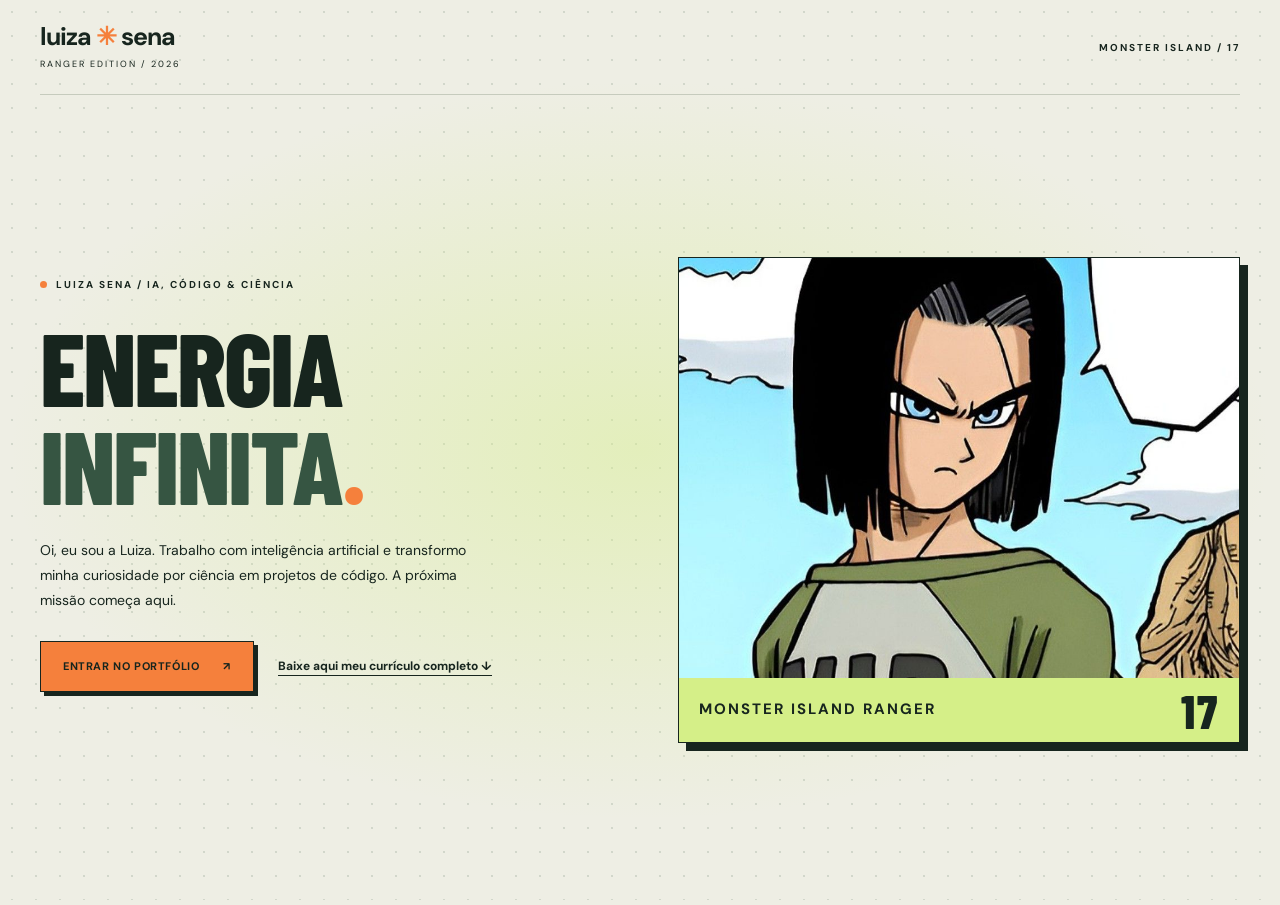
==== index.html @ 8389e272 "Add Ranger welcome page and resume download" ====
<!doctype html>
<html lang="pt-BR"><head><meta charset="utf-8"><meta name="viewport" content="width=device-width,initial-scale=1"><meta name="theme-color" content="#e9e9df"><meta name="description" content="Luiza Sena — engenheira de prompts e treinadora de IA. Betelgeuse A.I., modelos locais, desenvolvimento web e uma trajetória entre Computação, Inteligência Artificial e Física."><meta property="og:title" content="Luiza Sena | Energia infinita, ideias sem limites"><meta property="og:description" content="Tecnologia com pensamento científico, personalidade e um olhar humano."><meta property="og:type" content="website"><meta property="og:url" content="https://luizasenacafe.github.io/"><title>Luiza Sena | Energia infinita, ideias sem limites</title><link rel="icon" href="assets/favicon.svg" type="image/svg+xml"><link rel="stylesheet" href="assets/portfolio.css?v=ranger-17"><link rel="stylesheet" href="assets/ranger-intro.css"><script defer src="assets/ranger-motion.js"></script></head>
<body class="ranger-background welcome-page">
  <header class="welcome-header">
    <span class="wordmark">luiza<span>✳</span>sena<small>RANGER EDITION / 2026</small></span>
    <span class="eyebrow">MONSTER ISLAND / 17</span>
  </header>
  <main class="welcome">
    <div class="welcome-copy">
      <p class="eyebrow"><span class="status-dot"></span> LUIZA SENA / IA, CÓDIGO &amp; CIÊNCIA</p>
      <h1>ENERGIA <em>INFINITA<span class="orange">.</span></em></h1>
      <p class="hero-description">Oi, eu sou a Luiza. Trabalho com inteligência artificial e transformo minha curiosidade por ciência em projetos de código. A próxima missão começa aqui.</p>
      <div class="actions welcome-actions">
        <a class="button primary" href="portfolio.html">ENTRAR NO PORTFÓLIO <span aria-hidden="true">↗</span></a>
        <a class="text-link" href="assets/curriculo-luiza-sena.pdf" download>Baixe aqui meu currículo completo <span aria-hidden="true">↓</span></a>
      </div>
    </div>
    <figure class="welcome-art">
      <img src="assets/android17.jpg" alt="Android 17, personagem de Dragon Ball Super">
      <figcaption><span>MONSTER ISLAND RANGER</span><strong>17</strong></figcaption>
    </figure>
  </main>
</body>
</html>
---- assets/portfolio.css ----
@import url('https://fonts.googleapis.com/css2?family=Barlow+Condensed:wght@500;600;700;800;900&family=DM+Sans:wght@400;500;600;700&display=swap');
:root{--paper:#eeeee4;--ink:#17251e;--green:#365542;--lime:#d5ef88;--orange:#f5803c;--line:#c6cbbd}*{box-sizing:border-box}html{scroll-behavior:smooth;scroll-padding-top:95px}body{margin:0;background:var(--paper);color:var(--ink);font:15px/1.7 'DM Sans',sans-serif}a{color:inherit;text-decoration:none}button{font:inherit;cursor:pointer}a,button{ -webkit-tap-highlight-color:transparent}button:focus-visible,a:focus-visible,summary:focus-visible{outline:3px solid var(--orange);outline-offset:6px}img{display:block;max-width:100%}::selection{background:var(--orange);color:#17251e}.section-wrap{max-width:1360px;padding:92px 64px;margin:auto}.site-header{height:100px;max-width:1360px;margin:auto;padding:0 64px;display:flex;align-items:center;justify-content:space-between;border-bottom:1px solid var(--line)}.wordmark{font-size:25px;font-weight:700;letter-spacing:-1px;line-height:1}.wordmark span{color:var(--orange);padding:0 5px}.wordmark small{display:block;letter-spacing:2px;font:9px 'DM Sans',sans-serif;margin-top:9px}nav{display:flex;gap:28px;align-items:center;font-size:12px;font-weight:600}nav a:hover,.text-link:hover{color:#a94717}.nav-contact{border:1px solid var(--ink);padding:11px 18px}.menu-toggle{display:none}.skip{position:fixed;top:-100px;left:10px;z-index:30;background:var(--lime);padding:12px}.skip:focus{top:10px}.hero{padding-top:54px;padding-bottom:0;display:grid;grid-template-columns:1.12fr 1fr;gap:38px;position:relative}.eyebrow{font-size:10px;letter-spacing:2px;font-weight:700;margin:0 0 24px;display:flex;align-items:center;gap:9px}.status-dot{width:7px;height:7px;background:var(--orange);border-radius:100%}h1,h2,h3,h4,p{margin-top:0}h1,h2{font-family:'Barlow Condensed',Impact,sans-serif;font-weight:800;letter-spacing:-1px;line-height:.96}h1{font-size:clamp(72px,7.4vw,106px);margin:0 0 24px;letter-spacing:-2px}h1 em,h2 em{font-style:normal;color:var(--green)}h1 .outline{-webkit-text-stroke:1.2px var(--green);color:transparent}.orange{color:var(--orange)}.hero-description{max-width:430px;font-size:14px;line-height:1.8}.actions{display:flex;align-items:center;gap:24px;margin:28px 0 32px}.button{display:inline-flex;align-items:center;gap:24px;padding:15px 22px;font-weight:700;font-size:11px;letter-spacing:.6px}.primary{background:var(--orange);color:var(--ink);border:1px solid var(--ink);box-shadow:4px 4px 0 var(--ink);transition:transform .2s,box-shadow .2s}.primary:hover{transform:translate(2px,2px);box-shadow:2px 2px 0 var(--ink)}.text-link{font-size:12px;font-weight:700;text-decoration:underline;text-underline-offset:5px}.hero-footnote{border-top:1px solid var(--line);padding-top:17px;font-size:8px;letter-spacing:1.3px;display:flex;justify-content:space-between}.hero-art{background:var(--green);position:relative;padding:22px 25px 18px;overflow:hidden;align-self:stretch;min-height:590px;color:var(--paper);isolation:isolate;border:1px solid var(--ink);box-shadow:8px 8px 0 #d3d7c8}.hero-art:before{content:'';position:absolute;inset:0;z-index:-1;opacity:.14;background:repeating-linear-gradient(135deg,transparent 0 22px,#d5ef88 22px 23px)}.art-top{display:flex;justify-content:space-between;font-size:8px;letter-spacing:1.6px;position:relative;z-index:3}.giant-number{position:absolute;top:0;right:15px;font:800 230px/1 'Barlow Condensed',sans-serif;color:#c9dfb527;z-index:-1}.character-frame{margin:27px 15px 0;position:relative;transform:rotate(-3deg);border:6px solid var(--paper);box-shadow:7px 8px 0 #14281d;overflow:hidden;transition:box-shadow .6s}.character-frame img{width:100%;aspect-ratio:1.1;object-fit:cover;object-position:center 40%;filter:saturate(.85)}.ranger-band{position:relative;transform:rotate(3deg);background:var(--orange);color:var(--ink);margin:-15px -42px 20px;padding:9px 38px;display:flex;align-items:center;justify-content:space-between;box-shadow:0 3px 0 var(--ink)}.ranger-band strong{font:900 53px/.9 'Barlow Condensed',sans-serif;letter-spacing:-2px}.ranger-band span{font-size:9px;font-weight:700;line-height:1.2;letter-spacing:2px}.ranger-band b{font:800 40px/1 'Barlow Condensed'}.art-caption{display:flex;justify-content:space-between;align-items:center;font:600 16px/1.15 'Barlow Condensed';letter-spacing:1px}.infinity{font:55px/1 sans-serif;color:var(--lime)}.energy-button{width:100%;background:transparent;border:1px solid #a9bc93;color:var(--paper);font-size:9px;letter-spacing:1.5px;padding:10px;margin-top:17px}.energy-button:hover{background:#ffffff12}.hero-bottom{grid-column:1/-1;display:flex;justify-content:space-between;padding:20px 0;font-size:8px;letter-spacing:1.4px}.ribbon{background:var(--ink);color:var(--lime);padding:18px 20px;display:flex;align-items:center;justify-content:center;gap:35px;overflow:hidden;white-space:nowrap;font:600 17px 'Barlow Condensed';letter-spacing:2px}.about{display:grid;grid-template-columns:1fr 1.1fr;gap:85px}h2{font-size:58px;margin-bottom:32px}.profile-mini{display:flex;gap:16px;align-items:center;margin-top:42px}.profile-mini img{border-radius:50%;object-fit:cover;filter:grayscale(.3);border:2px solid var(--green)}.profile-mini strong,.profile-mini span{display:block}.profile-mini span{font-size:11px}.about-copy p{font-size:14px;color:#4e5c51}.about-copy .lead{font-size:23px;line-height:1.45;color:var(--ink);font-weight:500}.tags{display:flex;gap:7px;flex-wrap:wrap;margin-top:22px}.tags span{font-size:10px;border:1px solid var(--line);padding:4px 9px}.skills-section{background:#dfe3d6;border-top:1px solid var(--line);border-bottom:1px solid var(--line)}.section-heading{display:flex;align-items:end;justify-content:space-between;gap:32px;margin-bottom:30px}.section-heading h2{margin-bottom:0}.section-heading>p{font-size:12px;color:#5c665b}.little-star{font-size:64px;color:var(--green);line-height:1}.skill-grid{display:grid;grid-template-columns:repeat(3,1fr);border-top:1px solid #afbba8}.skill-grid article{padding:30px 25px 0 0}.skill-grid article+article{padding-left:25px;border-left:1px solid #afbba8}.skill-number,.period{font-size:9px;letter-spacing:1.5px;font-weight:700}.skill-grid h3{font-size:22px;line-height:1.25;margin:18px 0}.skill-grid p{font-size:12px;color:#52614f}.skill-grid .tags span{border-color:#b7c2ac}.filters{display:flex;gap:10px;margin:32px 0}.filters button{background:transparent;border:1px solid var(--line);padding:8px 16px;font-size:11px}.filters button.active{background:var(--green);border-color:var(--green);color:var(--paper)}.project-grid{display:grid;grid-template-columns:1fr 1fr;gap:26px}.project-card{border:1px solid var(--line);background:#f5f5ed;transition:transform .25s}.project-card:hover{transform:translateY(-5px)}.project-card[hidden]{display:none}.project-visual{height:260px;padding:22px;position:relative;overflow:hidden}.visual-kicker,.visual-bottom{font-size:9px;letter-spacing:2px;position:relative;z-index:2}.aurora{background:#244737;color:var(--lime)}.aurora-orb{position:absolute;width:245px;height:245px;border:1px solid #c7f38c;border-radius:50%;right:12%;top:38px;box-shadow:0 0 70px #a6ff6c28,inset 0 0 70px #a6ff6c28}.aurora-orb:before,.aurora-orb:after{content:'';position:absolute;inset:30px;border:1px solid #c7f38c66;border-radius:50%}.aurora-orb:after{inset:65px}.mini-chat{position:absolute;left:40px;top:80px;background:#142d22e8;border:1px solid #91b878;padding:18px 24px;transform:rotate(-4deg)}.mini-chat>span{font-size:9px;color:var(--orange)}.mini-chat p{margin:12px 0;font-size:18px;line-height:1.3}.mini-chat small{font-size:7px;letter-spacing:2px}.anime{background:var(--orange)}.anime-cards{display:flex;justify-content:center;gap:10px;margin:23px 0}.anime-cards div{width:100px;height:140px;background:#eeeede;border:2px solid var(--ink);font-size:55px;text-align:center;line-height:1.8;box-shadow:4px 4px 0 var(--ink);transform:rotate(-8deg)}.anime-cards div:nth-child(2){transform:rotate(5deg);background:var(--green);color:var(--paper)}.anime-cards div:nth-child(3){transform:rotate(13deg)}.anime-cards span{display:block;font-size:8px;line-height:1;letter-spacing:1px}.visual-bottom{position:absolute;bottom:14px;left:22px;font-size:7px}.project-body{padding:26px}.project-meta{display:flex;justify-content:space-between;font-size:8px;letter-spacing:1.2px;color:#68755e}.project-body h3{font-size:25px;margin:13px 0}.project-body h3 span{float:right}.project-body p{font-size:12px;color:#56634f}.project-link{font-size:11px;font-weight:700;border-top:1px solid var(--line);padding-top:18px;margin-top:24px;display:flex;justify-content:space-between}.compact{grid-column:1/-1;display:flex;align-items:center}.compact .project-body{flex:1}.portfolio-symbol{width:28%;text-align:center;font:800 90px 'Barlow Condensed';color:var(--green)}.portfolio-symbol span{color:var(--orange);font-size:70px}.journey-section{background:var(--green);color:var(--paper)}.journey-section h2 em{color:var(--lime)}.journey-section .section-heading>p{color:#ced8c4}.journey-grid{display:grid;grid-template-columns:1fr 1fr;gap:80px;margin-top:50px}.column-title{border-bottom:1px solid #6b8069;padding-bottom:15px;font-size:12px}.column-title span{float:right;color:var(--lime)}.timeline-item,.education{border-bottom:1px solid #657c63;padding:24px 0}.timeline-item h4,.education h4{font-size:20px;line-height:1.3;margin:10px 0}.timeline-item p,.education p,.education small{font-size:12px;color:#cbd6c4;margin-bottom:8px}.timeline-item .organization{color:var(--lime);font-weight:700}.period{color:#c8dba8;font-size:8px}.language-note{margin-top:25px}.language-note strong{font-size:15px}.language-note p{font-size:11px}.certifications{margin-top:40px;border-top:1px solid #6b8069}.certifications summary{padding:22px 0;cursor:pointer;font-size:14px}.certifications summary span{float:right;font-size:10px;color:var(--lime)}.certificate-grid{display:grid;grid-template-columns:repeat(4,1fr);gap:24px}.certificate-grid article{padding:15px 0}.certificate-grid span{font-size:8px;letter-spacing:1px;color:var(--lime)}.certificate-grid h4{font-size:15px;line-height:1.4;margin:10px 0}.certificate-grid p{font-size:11px;color:#cbd6c4}.channel-intro{display:flex;gap:30px;border-top:1px solid var(--line);padding:30px 0}.play-mark{font-size:40px;background:var(--orange);width:90px;height:90px;display:grid;place-items:center;flex-shrink:0;border:1px solid var(--ink)}.channel-intro h3{font-size:26px;margin-bottom:0}.channel-handle{font-size:9px;letter-spacing:2px}.channel-intro p:last-child{max-width:800px;font-size:13px;color:#5b6456}.video-grid{display:grid;grid-template-columns:repeat(3,1fr);gap:22px}.video-image{position:relative;aspect-ratio:16/9;overflow:hidden;background:var(--green)}.video-image img{width:100%;height:100%;object-fit:cover;filter:saturate(.6);transition:transform .3s}.video-card:hover img{transform:scale(1.05)}.video-image>span{position:absolute;bottom:12px;right:12px;background:var(--orange);padding:3px 12px;border:1px solid var(--ink)}.video-label{font-size:8px;letter-spacing:1px;display:block;margin:16px 0 8px}.video-card h3{font-size:14px;line-height:1.5}.philosophy{border-top:1px solid var(--line);display:grid;grid-template-columns:1fr 2fr;gap:60px;align-items:center;padding-top:65px;padding-bottom:65px}.philosophy-mark{font:900 200px/.8 'Barlow Condensed';letter-spacing:-10px;position:relative;color:var(--green)}.philosophy-mark span{position:absolute;font:90px/1 sans-serif;color:var(--orange);bottom:-25px;right:10px}.philosophy h2{font-size:42px}.philosophy p:not(.eyebrow){font-size:13px;max-width:610px}.contact-section{background:var(--lime);border-top:1px solid var(--ink);border-bottom:1px solid var(--ink)}.contact-inner{display:grid;grid-template-columns:1.5fr 1fr;gap:50px}.contact-inner h2{font-size:78px}.contact-inner p{font-size:13px}.email-link{font-size:24px;border-bottom:1px solid var(--ink);padding-bottom:5px;display:inline-block;margin:12px 0 30px}.contact-links{display:flex;gap:20px;font-size:11px}.contact-links button{background:transparent;border:0;text-decoration:underline;padding:0;font-size:11px;color:var(--ink)}#copy-status{min-height:20px;margin:8px 0 0;font-size:11px}.contact-art{text-align:center;align-self:center}.signal-symbol{font:200px/.9 sans-serif;color:var(--green)}.signal-label{font-size:9px;letter-spacing:2px}.contact-art p{font-size:11px;margin-top:14px}footer{display:flex;justify-content:space-between;gap:30px;padding-top:40px!important;padding-bottom:35px!important}footer p,footer>div:last-child{font-size:9px}footer p{margin:16px 0 0}footer>div:last-child{display:flex;align-items:end;flex-direction:column;justify-content:space-between;gap:15px;max-width:290px;text-align:right}.sr-only{position:absolute;width:1px;height:1px;overflow:hidden;clip-path:inset(50%)}body.powered .hero-art{box-shadow:0 0 0 6px #bdea76,0 0 65px #7eae6e}body.powered .character-frame{box-shadow:0 0 30px #d5ff75,0 0 0 4px #ceff96}body.powered .energy-button{background:var(--lime);color:var(--ink)}body.powered .hero-art:before{animation:energy 4s linear infinite}@keyframes energy{to{background-position:65px 0}}@media(min-width:1500px){.hero-art{min-height:640px}.character-frame{margin-top:35px}.character-frame img{aspect-ratio:1.05}}@media(max-width:1000px){.section-wrap{padding:65px 35px}.site-header{padding:0 35px}nav{gap:16px}.hero{gap:25px;padding-top:35px;padding-bottom:0}h1{font-size:78px}.hero-art{min-height:540px;padding:20px}.character-frame{margin:45px 0 0}.ranger-band{margin-top:-5px}.hero-description{font-size:12px}.actions{gap:15px;flex-wrap:wrap}.about{gap:40px}h2{font-size:48px}.journey-grid{gap:40px}.contact-inner h2{font-size:66px}.contact-links{gap:14px}.signal-symbol{font-size:150px}}@media(max-width:720px){.section-wrap{padding:55px 22px}.site-header{height:82px;padding:0 22px;position:relative}.wordmark{font-size:22px}.wordmark small{font-size:7px}.menu-toggle{display:block;border:1px solid var(--ink);background:transparent;padding:6px 12px;font-size:11px}nav{display:none;position:absolute;top:81px;left:0;right:0;background:var(--paper);z-index:20;padding:25px;box-shadow:0 10px 20px #17251e22}nav.open{display:flex;flex-direction:column;align-items:stretch;gap:20px}.hero{grid-template-columns:1fr;padding-top:35px;padding-bottom:0;gap:30px}h1{font-size:clamp(72px,14vw,100px);line-height:.92}.hero-description{font-size:14px;max-width:450px}.hero-copy .eyebrow{font-size:8px}.actions{margin-bottom:25px}.hero-art{min-height:0;max-width:490px;width:100%;margin:auto;padding:22px}.character-frame{margin:25px 18px 0}.character-frame img{aspect-ratio:1.15}.ranger-band{margin-top:-10px}.hero-bottom{gap:20px;font-size:7px;padding-top:0}.hero-bottom span{max-width:45%}.ribbon{justify-content:start;font-size:14px;gap:20px}.about,.journey-grid,.contact-inner,.philosophy{grid-template-columns:1fr;gap:35px}h2{font-size:49px}.profile-mini{margin-top:25px}.about-copy .lead{font-size:21px}.section-heading{display:block}.section-heading>p{margin-top:20px}.little-star{display:none}.skill-grid{grid-template-columns:1fr}.skill-grid article,.skill-grid article+article{padding:25px 0;border-left:0;border-bottom:1px solid #afbba8}.skill-grid article:last-child{border-bottom:0}.skill-grid p{font-size:13px}.filters{flex-wrap:wrap;gap:7px}.filters button{padding:8px 12px;font-size:10px}.project-grid{grid-template-columns:1fr}.project-visual{height:240px}.compact{grid-column:auto;display:block}.portfolio-symbol{width:100%;background:#dfe3d6;font-size:70px;padding:10px}.journey-grid{margin-top:30px}.certificate-grid{grid-template-columns:1fr 1fr;gap:20px}.certifications summary span{float:none;display:block;margin-top:8px}.video-grid{grid-template-columns:1fr;gap:30px}.channel-intro{gap:18px}.play-mark{width:50px;height:55px;font-size:24px}.channel-intro p:last-child{font-size:12px}.philosophy-mark{font-size:130px;max-width:200px}.philosophy-mark span{font-size:70px;bottom:-15px}.philosophy h2{font-size:40px}.contact-inner h2{font-size:65px}.email-link{font-size:22px}.contact-links{flex-wrap:wrap}.contact-art{display:none}footer{align-items:start}footer>div:last-child{max-width:160px;font-size:8px}.hero-footnote{font-size:7px}}@media(prefers-reduced-motion:reduce){html{scroll-behavior:auto}*,*:before,*:after{animation:none!important;transition:none!important}}

.character-frame img{height:auto}
---- assets/ranger-intro.css ----
.ranger-background {
  background-image: radial-gradient(ellipse at center, #d5ef8870, transparent 58%),
    radial-gradient(circle, #36554228 1px, transparent 1.5px);
  background-size: 120vw 100vh, 24px 24px;
  background-position: calc(50% + var(--ranger-x, 0px)) calc(0px + var(--ranger-y, 0px)),
    var(--ranger-x, 0px) var(--ranger-y, 0px);
  background-attachment: fixed;
}
.welcome-header, .welcome {
  width: min(1200px, 100% - 48px);
  margin-inline: auto;
}
.welcome-header {
  display: flex;
  justify-content: space-between;
  align-items: center;
  gap: 16px;
  padding-block: 24px;
  border-bottom: 1px solid var(--line);
}
.welcome-header .eyebrow { margin: 0; }
.welcome {
  min-height: calc(100svh - 90px);
  display: grid;
  grid-template-columns: 1fr 1fr;
  align-items: center;
  gap: clamp(24px, 6vw, 88px);
  padding-block: 44px;
}
.welcome h1 { font-size: clamp(64px, 8vw, 116px); }
.welcome h1 em { display: block; }
.actions { flex-wrap: wrap; }
.welcome-art {
  margin: 0;
  border: 1px solid var(--ink);
  background: var(--green);
  box-shadow: 8px 8px 0 var(--ink);
}
.welcome-art img { width: 100%; aspect-ratio: 4 / 3; object-fit: cover; }
.welcome-art figcaption {
  display: flex;
  justify-content: space-between;
  align-items: center;
  padding: 8px 20px;
  background: var(--lime);
  font-weight: 700;
  letter-spacing: 2px;
}
.welcome-art strong { font: 800 48px/1 'Barlow Condensed', Impact, sans-serif; }
@media (max-width: 740px) {
  .welcome { min-height: auto; grid-template-columns: 1fr; }
}
@media (prefers-reduced-motion: reduce) {
  .ranger-background { background-position: center top, 0 0; }
}
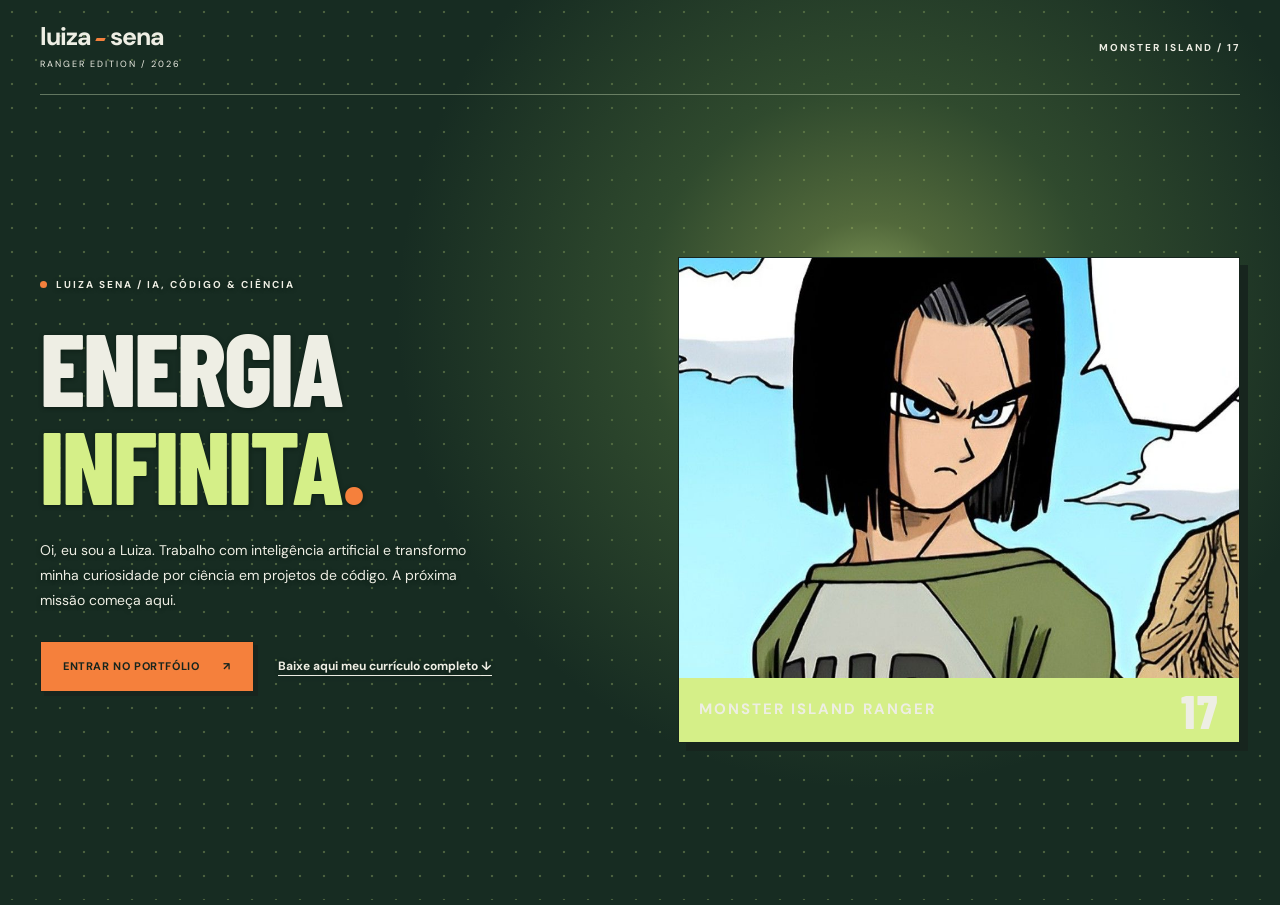
==== commit 1e647d28: "Add cursor spotlight and update wordmark" ====
--- a/index.html
+++ b/index.html
@@ -1,8 +1,8 @@
 <!doctype html>
-<html lang="pt-BR"><head><meta charset="utf-8"><meta name="viewport" content="width=device-width,initial-scale=1"><meta name="theme-color" content="#e9e9df"><meta name="description" content="Luiza Sena — engenheira de prompts e treinadora de IA. Betelgeuse A.I., modelos locais, desenvolvimento web e uma trajetória entre Computação, Inteligência Artificial e Física."><meta property="og:title" content="Luiza Sena | Energia infinita, ideias sem limites"><meta property="og:description" content="Tecnologia com pensamento científico, personalidade e um olhar humano."><meta property="og:type" content="website"><meta property="og:url" content="https://luizasenacafe.github.io/"><title>Luiza Sena | Energia infinita, ideias sem limites</title><link rel="icon" href="assets/favicon.svg" type="image/svg+xml"><link rel="stylesheet" href="assets/portfolio.css?v=ranger-17"><link rel="stylesheet" href="assets/ranger-intro.css"><script defer src="assets/ranger-motion.js"></script></head>
+<html lang="pt-BR"><head><meta charset="utf-8"><meta name="viewport" content="width=device-width,initial-scale=1"><meta name="theme-color" content="#e9e9df"><meta name="description" content="Luiza Sena — engenheira de prompts e treinadora de IA. Betelgeuse A.I., modelos locais, desenvolvimento web e uma trajetória entre Computação, Inteligência Artificial e Física."><meta property="og:title" content="Luiza Sena | Energia infinita, ideias sem limites"><meta property="og:description" content="Tecnologia com pensamento científico, personalidade e um olhar humano."><meta property="og:type" content="website"><meta property="og:url" content="https://luizasenacafe.github.io/"><title>Luiza Sena | Energia infinita, ideias sem limites</title><link rel="icon" href="assets/favicon.svg" type="image/svg+xml"><link rel="stylesheet" href="assets/portfolio.css?v=ranger-17"><link rel="stylesheet" href="assets/ranger-intro.css?v=spotlight"><script defer src="assets/ranger-motion.js?v=spotlight"></script></head>
 <body class="ranger-background welcome-page">
   <header class="welcome-header">
-    <span class="wordmark">luiza<span>✳</span>sena<small>RANGER EDITION / 2026</small></span>
+    <span class="wordmark">luiza<span class="wordmark-dash" aria-hidden="true"></span>sena<small>RANGER EDITION / 2026</small></span>
     <span class="eyebrow">MONSTER ISLAND / 17</span>
   </header>
   <main class="welcome">
--- a/assets/ranger-intro.css
+++ b/assets/ranger-intro.css
@@ -1,10 +1,46 @@
 .ranger-background {
-  background-image: radial-gradient(ellipse at center, #d5ef8870, transparent 58%),
-    radial-gradient(circle, #36554228 1px, transparent 1.5px);
-  background-size: 120vw 100vh, 24px 24px;
-  background-position: calc(50% + var(--ranger-x, 0px)) calc(0px + var(--ranger-y, 0px)),
-    var(--ranger-x, 0px) var(--ranger-y, 0px);
+  background-color: #172c22;
+  background-image:
+    radial-gradient(circle clamp(220px, 37vw, 550px) at var(--ranger-x, 68vw) var(--ranger-y, 35vh),
+      #d5ef889e 0%, #9db65b70 20%, #587b4160 48%, transparent 100%),
+    radial-gradient(circle, #d5ef8845 1px, transparent 1.6px);
+  background-size: 100vw 100vh, 24px 24px;
   background-attachment: fixed;
+  color: var(--paper);
+}
+.ranger-background .site-header,
+.ranger-background .welcome-header,
+.ranger-background .hero-footnote { border-color: #b5c7a37a; }
+.ranger-background .welcome h1 em,
+.ranger-background .hero h1 em,
+.ranger-background .about h2 em,
+.ranger-background .projects h2 em,
+.ranger-background .philosophy h2 em { color: var(--lime); }
+.ranger-background .hero h1 .outline { -webkit-text-stroke-color: var(--lime); }
+.ranger-background .hero-copy,
+.ranger-background .welcome-copy,
+.ranger-background .site-header,
+.ranger-background .about,
+.ranger-background .projects > .section-heading,
+.ranger-background .philosophy { text-shadow: 0 1px 4px #0c1d14; }
+.ranger-background .button,
+.ranger-background .project-card { text-shadow: none; }
+.ranger-background .project-card,
+.ranger-background .skill-grid article,
+.ranger-background .skip { color: var(--ink); }
+.ranger-background .nav-contact { border-color: currentColor; }
+.ranger-background .site-header a:hover,
+.ranger-background .welcome .text-link:hover,
+.ranger-background .hero .text-link:hover,
+.ranger-background .philosophy .text-link:hover { color: var(--lime); }
+.wordmark .wordmark-dash {
+  display: inline-block;
+  width: .36em;
+  height: .12em;
+  padding: 0;
+  margin: 0 .2em .18em;
+  background: var(--orange);
+  transform: skewX(-24deg);
 }
 .welcome-header, .welcome {
   width: min(1200px, 100% - 48px);
@@ -50,6 +86,13 @@
 @media (max-width: 740px) {
   .welcome { min-height: auto; grid-template-columns: 1fr; }
 }
-@media (prefers-reduced-motion: reduce) {
-  .ranger-background { background-position: center top, 0 0; }
-}
+.ranger-background .skills-section,
+.ranger-background .site-header nav.open { color: var(--ink); }
+.ranger-background .journey-section,
+.ranger-background .projects .section-heading > p,
+.ranger-background .channel-intro p:last-child,
+.ranger-background .youtube-section h2 em,
+.ranger-background .filters button,
+.ranger-background .menu-toggle { color: var(--paper); }
+.ranger-background .menu-toggle { border-color: currentColor; }
+.ranger-background .site-header nav.open a:hover { color: var(--green); }
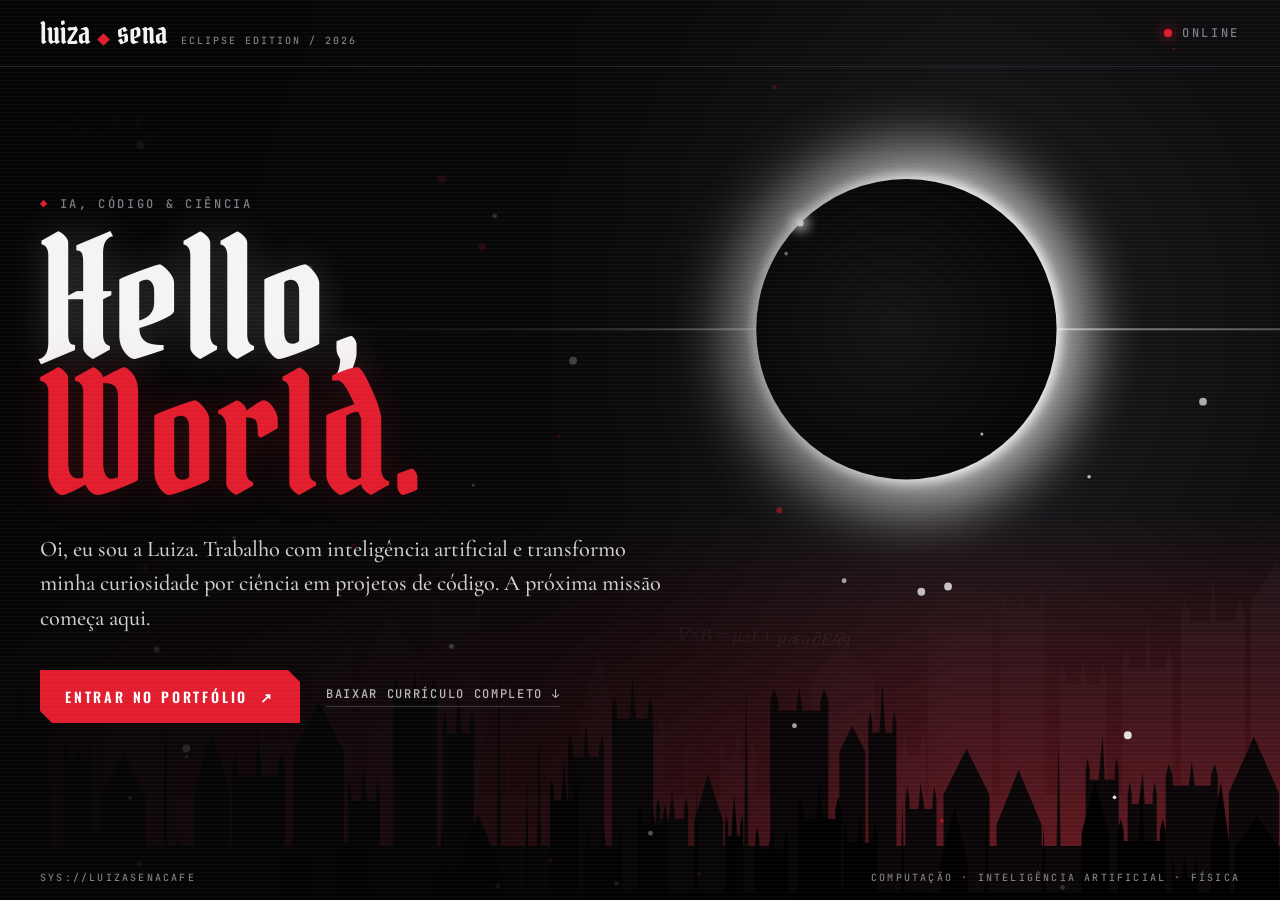
==== commit 9b6ff289: "Redesign do portfólio: Eclipse Edition (dark/gótico) - Nova identidade em preto, prata e vermelho, a" ====
--- a/index.html
+++ b/index.html
@@ -1,24 +1,38 @@
 <!doctype html>
-<html lang="pt-BR"><head><meta charset="utf-8"><meta name="viewport" content="width=device-width,initial-scale=1"><meta name="theme-color" content="#e9e9df"><meta name="description" content="Luiza Sena — engenheira de prompts e treinadora de IA. Betelgeuse A.I., modelos locais, desenvolvimento web e uma trajetória entre Computação, Inteligência Artificial e Física."><meta property="og:title" content="Luiza Sena | Energia infinita, ideias sem limites"><meta property="og:description" content="Tecnologia com pensamento científico, personalidade e um olhar humano."><meta property="og:type" content="website"><meta property="og:url" content="https://luizasenacafe.github.io/"><title>Luiza Sena | Energia infinita, ideias sem limites</title><link rel="icon" href="assets/favicon.svg" type="image/svg+xml"><link rel="stylesheet" href="assets/portfolio.css?v=ranger-17"><link rel="stylesheet" href="assets/ranger-intro.css?v=spotlight"><script defer src="assets/ranger-motion.js?v=spotlight"></script></head>
-<body class="ranger-background welcome-page">
+<html lang="pt-BR">
+<head>
+  <meta charset="utf-8">
+  <meta name="viewport" content="width=device-width,initial-scale=1">
+  <meta name="theme-color" content="#050506">
+  <meta name="description" content="Luiza Sena — engenheira de prompts e treinadora de IA. Betelgeuse A.I., modelos locais, desenvolvimento web e uma trajetória entre Computação, Inteligência Artificial e Física.">
+  <meta property="og:title" content="Luiza Sena | IA, código e ciência">
+  <meta property="og:description" content="Tecnologia com pensamento científico, personalidade e um olhar humano.">
+  <meta property="og:type" content="website">
+  <meta property="og:url" content="https://luizasenacafe.github.io/">
+  <title>Luiza Sena | IA, código e ciência</title>
+  <link rel="icon" href="assets/favicon.svg" type="image/svg+xml">
+  <link rel="preconnect" href="https://fonts.googleapis.com">
+  <link rel="preconnect" href="https://fonts.gstatic.com" crossorigin>
+  <link rel="stylesheet" href="assets/site.css?v=eclipse-1">
+  <script defer src="assets/site.js?v=eclipse-1"></script>
+</head>
+<body class="welcome-page">
+  <div class="backdrop" aria-hidden="true"><img src="assets/scene-wide.svg" alt=""></div>
   <header class="welcome-header">
-    <span class="wordmark">luiza<span class="wordmark-dash" aria-hidden="true"></span>sena<small>RANGER EDITION / 2026</small></span>
-    <span class="eyebrow">MONSTER ISLAND / 17</span>
+    <span class="wordmark">luiza<i aria-hidden="true"></i>sena<small>ECLIPSE EDITION / 2026</small></span>
+    <span class="eyebrow"><span class="status-dot"></span> ONLINE</span>
   </header>
   <main class="welcome">
     <div class="welcome-copy">
-      <p class="eyebrow"><span class="status-dot"></span> LUIZA SENA / IA, CÓDIGO &amp; CIÊNCIA</p>
-      <h1>ENERGIA <em>INFINITA<span class="orange">.</span></em></h1>
+      <p class="eyebrow"><b>◆</b> IA, CÓDIGO &amp; CIÊNCIA</p>
+      <h1 aria-label="Hello, World."><span class="glitch" data-text="Hello," aria-hidden="true">Hello,</span><span class="glitch red" data-text="World." aria-hidden="true">World.</span></h1>
       <p class="hero-description">Oi, eu sou a Luiza. Trabalho com inteligência artificial e transformo minha curiosidade por ciência em projetos de código. A próxima missão começa aqui.</p>
-      <div class="actions welcome-actions">
-        <a class="button primary" href="portfolio.html">ENTRAR NO PORTFÓLIO <span aria-hidden="true">↗</span></a>
-        <a class="text-link" href="assets/curriculo-luiza-sena.pdf" download>Baixe aqui meu currículo completo <span aria-hidden="true">↓</span></a>
+      <div class="actions">
+        <a class="button" href="portfolio.html">ENTRAR NO PORTFÓLIO <span aria-hidden="true">↗</span></a>
+        <a class="text-link" href="assets/curriculo-luiza-sena.pdf" download>Baixar currículo completo <span aria-hidden="true">↓</span></a>
       </div>
     </div>
-    <figure class="welcome-art">
-      <img src="assets/android17.jpg" alt="Android 17, personagem de Dragon Ball Super">
-      <figcaption><span>MONSTER ISLAND RANGER</span><strong>17</strong></figcaption>
-    </figure>
   </main>
+  <div class="welcome-foot" aria-hidden="true"><span>SYS://LUIZASENACAFE</span><span>COMPUTAÇÃO · INTELIGÊNCIA ARTIFICIAL · FÍSICA</span></div>
 </body>
 </html>
--- a/assets/site.css
+++ b/assets/site.css
@@ -0,0 +1,359 @@
+@import url('https://fonts.googleapis.com/css2?family=Cormorant+Garamond:ital,wght@0,500;0,600;1,500&family=JetBrains+Mono:wght@400;500;700&family=Oswald:wght@500;600;700&family=Pirata+One&display=swap');
+
+:root {
+  --bg: #050506;
+  --panel: #0a0a0c;
+  --panel-2: #101013;
+  --line: #26262a;
+  --line-2: #3a3a40;
+  --ink: #f4f4f5;
+  --text: #cfcfd4;
+  --silver: #b9b9be;
+  --dim: #7d7d85;
+  --red: #e11d2e;
+  --red-soft: #e11d2e33;
+  --goth: 'Pirata One', 'UnifrakturCook', 'Old English Text MT', serif;
+  --disp: 'Oswald', 'Arial Narrow', 'Helvetica Neue', sans-serif;
+  --body: 'Cormorant Garamond', Georgia, 'Times New Roman', serif;
+  --mono: 'JetBrains Mono', ui-monospace, SFMono-Regular, Menlo, Consolas, monospace;
+}
+
+* { box-sizing: border-box; }
+html { scroll-behavior: smooth; scroll-padding-top: 92px; }
+body {
+  margin: 0;
+  background: var(--bg);
+  color: var(--text);
+  font: 500 20px/1.55 var(--body);
+  -webkit-font-smoothing: antialiased;
+  overflow-x: hidden;
+}
+/* linhas de varredura por cima de tudo, bem discretas */
+body::after {
+  content: '';
+  position: fixed;
+  inset: 0;
+  pointer-events: none;
+  z-index: 100;
+  background: repeating-linear-gradient(to bottom, #ffffff08 0 1px, transparent 1px 4px);
+}
+a { color: inherit; text-decoration: none; }
+button { font: inherit; cursor: pointer; color: inherit; }
+a, button { -webkit-tap-highlight-color: transparent; }
+a:focus-visible, button:focus-visible, summary:focus-visible { outline: 2px solid var(--red); outline-offset: 5px; }
+img { display: block; max-width: 100%; }
+::selection { background: var(--red); color: #fff; }
+strong { color: var(--ink); font-weight: 600; }
+
+.section-wrap { width: min(1200px, 100% - 48px); margin-inline: auto; }
+.sr-only { position: absolute; width: 1px; height: 1px; overflow: hidden; clip-path: inset(50%); white-space: nowrap; }
+.skip { position: absolute; left: 16px; top: -60px; z-index: 200; padding: 10px 16px; background: var(--red); color: #fff; font: 500 13px var(--mono); }
+.skip:focus { top: 16px; }
+
+/* ---------- tipografia ---------- */
+h1, h2, h3, h4 { margin: 0; color: var(--ink); font-family: var(--disp); font-weight: 600; text-transform: uppercase; line-height: 1.02; letter-spacing: .02em; }
+h2 { font-size: clamp(38px, 5.4vw, 72px); }
+h1 em, h2 em {
+  font-family: var(--goth);
+  font-style: normal;
+  font-weight: 400;
+  text-transform: none;
+  letter-spacing: 0;
+  color: var(--red);
+  font-size: 1.18em;
+  line-height: .9;
+  text-shadow: 0 0 28px var(--red-soft);
+}
+.eyebrow {
+  display: flex;
+  align-items: center;
+  gap: 10px;
+  margin: 0 0 18px;
+  font: 500 12px/1.4 var(--mono);
+  letter-spacing: .22em;
+  text-transform: uppercase;
+  color: var(--dim);
+}
+.eyebrow b { color: var(--red); font-weight: 500; }
+.status-dot { width: 8px; height: 8px; border-radius: 50%; background: var(--red); box-shadow: 0 0 12px var(--red); animation: blink 1.6s steps(1) infinite; }
+@keyframes blink { 50% { opacity: .2; } }
+.lead { font-size: 1.3em; line-height: 1.35; color: var(--ink); }
+.tags { display: flex; flex-wrap: wrap; gap: 8px; margin-top: 18px; }
+.tags span { padding: 5px 10px; border: 1px solid var(--line-2); font: 500 11px var(--mono); letter-spacing: .12em; text-transform: uppercase; color: var(--silver); background: #ffffff05; }
+
+/* ---------- moldura HUD reaproveitável ---------- */
+.hud { position: relative; background: var(--panel); border: 1px solid var(--line); }
+.hud::before, .hud::after { content: ''; position: absolute; width: 18px; height: 18px; border: 1.5px solid var(--line-2); pointer-events: none; transition: border-color .3s; }
+.hud::before { top: 8px; left: 8px; border-right: 0; border-bottom: 0; }
+.hud::after { bottom: 8px; right: 8px; border-left: 0; border-top: 0; }
+.hud:hover::before, .hud:hover::after { border-color: var(--red); }
+
+/* ---------- botões e links ---------- */
+.actions { display: flex; flex-wrap: wrap; align-items: center; gap: 14px 26px; margin-top: 34px; }
+.button {
+  display: inline-flex;
+  align-items: center;
+  gap: 12px;
+  padding: 15px 24px;
+  border: 1px solid var(--red);
+  background: var(--red);
+  color: #fff;
+  font: 600 14px var(--disp);
+  letter-spacing: .2em;
+  text-transform: uppercase;
+  clip-path: polygon(0 0, calc(100% - 12px) 0, 100% 12px, 100% 100%, 12px 100%, 0 calc(100% - 12px));
+  transition: background .2s, color .2s, transform .2s;
+}
+.button:hover { background: transparent; color: var(--ink); box-shadow: inset 0 0 0 1px var(--red); transform: translate(-2px, -2px); }
+.text-link { font: 500 12px var(--mono); letter-spacing: .14em; text-transform: uppercase; color: var(--silver); border-bottom: 1px solid var(--line-2); padding-bottom: 4px; transition: color .2s, border-color .2s; }
+.text-link:hover { color: var(--ink); border-color: var(--red); }
+
+/* ---------- cabeçalho ---------- */
+.site-header, .welcome-header {
+  display: flex;
+  justify-content: space-between;
+  align-items: center;
+  gap: 16px;
+  padding: 18px max(24px, calc((100% - 1200px) / 2));
+  border-bottom: 1px solid var(--line);
+}
+.site-header { position: sticky; top: 0; z-index: 50; background: #050506e6; backdrop-filter: blur(10px); }
+.wordmark { display: inline-flex; align-items: baseline; font: 400 30px/1 var(--goth); color: var(--ink); }
+.wordmark i { display: inline-block; width: 9px; height: 9px; margin: 0 9px 3px; background: var(--red); transform: rotate(45deg); }
+.wordmark small { margin-left: 14px; font: 500 10px var(--mono); letter-spacing: .2em; color: var(--dim); }
+nav { display: flex; align-items: center; gap: 28px; font: 500 12px var(--mono); letter-spacing: .16em; text-transform: uppercase; }
+nav a { color: var(--silver); transition: color .2s; }
+nav a:hover { color: var(--red); }
+nav .nav-contact { padding: 9px 14px; border: 1px solid var(--line-2); color: var(--ink); }
+nav .nav-contact:hover { border-color: var(--red); color: var(--ink); }
+.menu-toggle { display: none; padding: 8px 12px; border: 1px solid var(--line-2); background: none; font: 500 12px var(--mono); letter-spacing: .14em; text-transform: uppercase; }
+
+/* ---------- boas-vindas (index) ---------- */
+.welcome-page { min-height: 100svh; display: flex; flex-direction: column; }
+.backdrop { position: fixed; inset: 0; z-index: -2; }
+.backdrop img { width: 100%; height: 100%; object-fit: cover; object-position: 70% 100%; }
+/* a lanterna do cursor: revela a grade só perto do ponteiro */
+.backdrop::after {
+  content: '';
+  position: absolute;
+  inset: 0;
+  background:
+    radial-gradient(circle 340px at var(--mx, 70vw) var(--my, 36vh), #ffffff14, transparent 70%),
+    linear-gradient(90deg, #050506f2 0%, #050506b0 42%, transparent 75%);
+}
+.welcome-header .eyebrow { margin: 0; }
+.welcome { flex: 1; display: flex; align-items: center; width: min(1200px, 100% - 48px); margin-inline: auto; padding-block: 48px 96px; }
+.welcome-copy { max-width: 640px; }
+.welcome h1 { font: 400 clamp(84px, 13vw, 190px)/.82 var(--goth); text-transform: none; letter-spacing: 0; text-shadow: 0 0 40px #ffffff2e; }
+.welcome h1 span { display: block; }
+.welcome h1 .red { color: var(--red); text-shadow: 0 0 40px var(--red-soft); }
+.hero-description { max-width: 34em; margin: 28px 0 0; font-size: 1.12em; }
+.welcome-foot { position: fixed; left: 0; right: 0; bottom: 0; display: flex; justify-content: space-between; gap: 16px; padding: 16px max(24px, calc((100% - 1200px) / 2)); font: 500 10px var(--mono); letter-spacing: .22em; text-transform: uppercase; color: var(--dim); }
+
+/* glitch do título: duas cópias coloridas que piscam de tempos em tempos */
+.glitch { position: relative; }
+.glitch::before, .glitch::after { content: attr(data-text); position: absolute; inset: 0; opacity: 0; pointer-events: none; }
+.glitch::before { color: var(--red); animation: glitch 7s steps(1) infinite; }
+.glitch::after { color: #fff; animation: glitch 7s steps(1) infinite reverse; }
+@keyframes glitch {
+  0%, 91%, 100% { opacity: 0; transform: none; clip-path: none; }
+  92% { opacity: .8; transform: translate(-6px, 2px); clip-path: inset(10% 0 55% 0); }
+  94% { opacity: .6; transform: translate(5px, -2px); clip-path: inset(60% 0 8% 0); }
+  96% { opacity: .8; transform: translate(-3px, 0); clip-path: inset(35% 0 30% 0); }
+}
+
+/* ---------- hero (portfolio) ---------- */
+.hero { display: grid; grid-template-columns: 1.05fr .95fr; gap: clamp(28px, 5vw, 72px); align-items: center; padding-block: clamp(40px, 7vw, 88px) 0; }
+.hero h1 { font: 400 clamp(72px, 10.5vw, 150px)/.82 var(--goth); text-transform: none; letter-spacing: 0; text-shadow: 0 0 40px #ffffff2e; }
+.hero h1 span { display: block; }
+.hero h1 .red { color: var(--red); text-shadow: 0 0 40px var(--red-soft); }
+.hero h1 small { display: block; margin-top: 22px; font: 600 clamp(15px, 1.7vw, 22px)/1.2 var(--disp); letter-spacing: .34em; text-transform: uppercase; color: var(--silver); text-shadow: none; }
+.hero-footnote { display: flex; gap: 28px; flex-wrap: wrap; margin-top: 40px; padding-top: 18px; border-top: 1px solid var(--line); font: 500 11px var(--mono); letter-spacing: .2em; color: var(--dim); }
+.hero-art { overflow: hidden; aspect-ratio: 5 / 6; }
+.hero-art > img { position: absolute; inset: 0; width: 100%; height: 100%; object-fit: cover; }
+.art-top, .art-caption { position: absolute; left: 22px; right: 22px; z-index: 2; display: flex; justify-content: space-between; align-items: flex-end; font: 500 10px/1.5 var(--mono); letter-spacing: .2em; text-transform: uppercase; color: var(--silver); }
+.art-top { top: 22px; }
+.art-caption { bottom: 70px; }
+.art-caption .rune { font: 400 54px/.8 var(--goth); color: var(--ink); letter-spacing: 0; text-transform: none; }
+.eclipse-button { position: absolute; left: 0; right: 0; bottom: 0; z-index: 2; padding: 14px; border: 0; border-top: 1px solid var(--line); background: #050506cc; font: 500 11px var(--mono); letter-spacing: .22em; color: var(--silver); transition: background .2s, color .2s; }
+.eclipse-button:hover { background: var(--red); color: #fff; }
+.hero-bottom { grid-column: 1 / -1; display: flex; justify-content: space-between; gap: 16px; padding-block: 18px; border-top: 1px solid var(--line); font: 500 10px var(--mono); letter-spacing: .22em; color: var(--dim); }
+.hero-bottom a:hover { color: var(--red); }
+
+/* modo eclipse total: tudo o que era prata sangra para o vermelho */
+body.eclipse { --silver: #ff9aa3; --line-2: #6b1a22; --line: #3a1015; --panel: #0d0607; --panel-2: #140809; }
+body.eclipse .hero-art > img { filter: saturate(2.2) hue-rotate(-8deg) brightness(1.1); }
+body.eclipse::before { content: ''; position: fixed; inset: 0; z-index: -1; pointer-events: none; background: radial-gradient(ellipse at 50% 120%, #e11d2e3d, transparent 60%); }
+
+/* ---------- faixa rolante ---------- */
+.ribbon { overflow: hidden; border-block: 1px solid var(--line); background: var(--panel); white-space: nowrap; }
+.ribbon div { display: inline-block; padding: 14px 0; font: 600 14px var(--disp); letter-spacing: .3em; text-transform: uppercase; color: var(--silver); animation: marquee 38s linear infinite; }
+.ribbon i { display: inline-block; width: 8px; height: 8px; margin: 0 26px 1px; background: var(--red); transform: rotate(45deg); }
+@keyframes marquee { to { transform: translateX(-50%); } }
+
+/* ---------- seções ---------- */
+section { position: relative; }
+.about, .projects, .philosophy { padding-block: clamp(72px, 10vw, 128px); }
+.skills-section, .journey-section, .youtube-section, .contact-section { padding-block: clamp(72px, 10vw, 128px); border-block: 1px solid var(--line); background: linear-gradient(#08080a, #050506); }
+.section-heading { display: flex; justify-content: space-between; align-items: flex-end; gap: 28px; flex-wrap: wrap; margin-bottom: 48px; }
+.section-heading > p { margin: 0; max-width: 26em; color: var(--dim); font-style: italic; text-align: right; }
+.sigil { font: 400 64px/1 var(--goth); color: var(--line-2); }
+
+.about { display: grid; grid-template-columns: .9fr 1.1fr; gap: clamp(28px, 6vw, 88px); }
+.profile-mini { display: flex; align-items: center; gap: 16px; margin-top: 34px; }
+.profile-mini img { width: 72px; height: 72px; object-fit: cover; border: 1px solid var(--line-2); filter: grayscale(1) contrast(1.1); transition: filter .3s; }
+.profile-mini:hover img { filter: none; }
+.profile-mini strong { display: block; font: 600 17px var(--disp); letter-spacing: .12em; text-transform: uppercase; }
+.profile-mini span { font: 500 11px var(--mono); letter-spacing: .14em; color: var(--dim); }
+.about-copy p { margin: 0 0 16px; }
+.about-copy .lead::first-letter { float: left; margin: 6px 12px 0 0; font: 400 3.1em/.72 var(--goth); color: var(--red); }
+
+.skill-grid { display: grid; grid-template-columns: repeat(3, 1fr); gap: 20px; }
+.skill-grid article { padding: 34px 28px 30px; }
+.skill-number { font: 500 11px var(--mono); letter-spacing: .2em; color: var(--red); }
+.skill-grid h3 { margin: 16px 0 12px; font-size: 26px; }
+.skill-grid p { margin: 0; }
+
+.filters { display: flex; flex-wrap: wrap; gap: 10px; margin-bottom: 28px; }
+.filters button { padding: 9px 16px; border: 1px solid var(--line-2); background: none; font: 500 11px var(--mono); letter-spacing: .16em; text-transform: uppercase; color: var(--silver); transition: .2s; }
+.filters button:hover { border-color: var(--red); color: var(--ink); }
+.filters button.active { background: var(--red); border-color: var(--red); color: #fff; }
+.project-grid { display: grid; grid-template-columns: repeat(2, 1fr); gap: 20px; }
+.project-card { display: flex; flex-direction: column; overflow: hidden; transition: transform .25s, border-color .25s; }
+.project-card:hover { transform: translateY(-4px); border-color: var(--line-2); }
+.project-card[hidden] { display: none; }
+.project-card.compact { grid-column: 1 / -1; flex-direction: row; align-items: center; }
+.project-visual { position: relative; height: 250px; overflow: hidden; border-bottom: 1px solid var(--line); background: #000; }
+.visual-kicker, .visual-bottom { position: absolute; left: 20px; z-index: 2; font: 500 10px var(--mono); letter-spacing: .2em; color: var(--silver); }
+.visual-kicker { top: 18px; }
+.visual-bottom { bottom: 16px; }
+/* Betelgeuse: uma supergigante vermelha */
+.star-orb { position: absolute; right: -40px; top: -50px; width: 290px; height: 290px; border-radius: 50%; background: radial-gradient(circle at 38% 38%, #ffb3a0, #e11d2e 38%, #5c0a12 70%, #1a0306); box-shadow: 0 0 90px #e11d2e80; animation: breathe 6s ease-in-out infinite; }
+@keyframes breathe { 50% { transform: scale(1.05); box-shadow: 0 0 130px #e11d2eb0; } }
+.mini-chat { position: absolute; left: 20px; bottom: 20px; z-index: 2; width: min(300px, 70%); padding: 14px 16px; border: 1px solid var(--line-2); background: #050506e0; font: 500 12px/1.5 var(--mono); color: var(--silver); }
+.mini-chat > span { color: var(--red); letter-spacing: .3em; font-size: 9px; }
+.mini-chat p { margin: 8px 0; }
+.mini-chat small { font-size: 9px; letter-spacing: .18em; color: var(--dim); }
+.anime-cards { position: absolute; inset: 0; display: flex; justify-content: center; align-items: center; gap: 16px; }
+.anime-cards div { display: flex; flex-direction: column; justify-content: space-between; width: 108px; height: 150px; padding: 12px; border: 1px solid var(--line-2); background: var(--panel-2); font: 400 54px/1 serif; color: var(--ink); transition: transform .3s; }
+.anime-cards div:nth-child(1) { transform: rotate(-7deg); }
+.anime-cards div:nth-child(2) { transform: translateY(-10px); border-color: var(--red); color: var(--red); }
+.anime-cards div:nth-child(3) { transform: rotate(7deg); }
+.project-card:hover .anime-cards div { transform: none; }
+.anime-cards span { font: 500 8px var(--mono); letter-spacing: .16em; color: var(--dim); }
+.portfolio-symbol { flex: 0 0 200px; display: grid; place-items: center; align-self: stretch; border-right: 1px solid var(--line); background: #000; }
+.portfolio-symbol i { width: 96px; height: 96px; border-radius: 50%; background: #000; box-shadow: 0 0 0 2px #fff, 0 0 34px 8px #ffffff80; }
+.project-body { flex: 1; padding: 26px 28px 30px; }
+.project-meta { display: flex; justify-content: space-between; font: 500 10px var(--mono); letter-spacing: .2em; color: var(--dim); }
+.project-meta span:first-child { color: var(--red); }
+.project-body h3 { margin: 14px 0 12px; font-size: 30px; }
+.project-body h3 span { color: var(--red); }
+.project-body p { margin: 0; }
+.project-link { display: inline-block; margin-top: 20px; font: 500 12px var(--mono); letter-spacing: .14em; text-transform: uppercase; color: var(--ink); border-bottom: 1px solid var(--red); padding-bottom: 4px; }
+.project-link:hover { color: var(--red); }
+
+.journey-grid { display: grid; grid-template-columns: 1.15fr .85fr; gap: clamp(28px, 5vw, 72px); }
+.column-title { margin-bottom: 26px; padding-bottom: 14px; border-bottom: 1px solid var(--line); font-size: 15px; letter-spacing: .24em; color: var(--silver); }
+.column-title span { color: var(--red); }
+.timeline-item { position: relative; padding: 0 0 34px 30px; border-left: 1px solid var(--line-2); }
+.timeline-item::before { content: ''; position: absolute; left: -5.5px; top: 6px; width: 10px; height: 10px; background: var(--bg); border: 1.5px solid var(--red); transform: rotate(45deg); }
+.timeline-item:first-of-type::before { background: var(--red); box-shadow: 0 0 14px var(--red); }
+.period { font: 500 10px var(--mono); letter-spacing: .2em; color: var(--dim); }
+.timeline-item h4, .education h4 { margin: 8px 0 4px; font-size: 24px; }
+.organization { margin: 0 0 8px; font: 500 12px var(--mono); letter-spacing: .12em; text-transform: uppercase; color: var(--red); }
+.timeline-item p:last-child, .education p { margin: 0; }
+.education { padding: 22px 24px; margin-bottom: 14px; }
+.education small { font: 500 11px var(--mono); letter-spacing: .1em; color: var(--dim); }
+.language-note { margin-top: 24px; padding: 20px 24px; border-left: 2px solid var(--red); background: var(--panel); }
+.language-note strong { font: 400 26px var(--goth); }
+.language-note p { margin: 6px 0 0; }
+.certifications { margin-top: 56px; border-top: 1px solid var(--line); }
+.certifications summary { display: flex; justify-content: space-between; gap: 16px; flex-wrap: wrap; padding: 22px 0; cursor: pointer; list-style: none; font: 600 18px var(--disp); letter-spacing: .14em; text-transform: uppercase; color: var(--ink); }
+.certifications summary::-webkit-details-marker { display: none; }
+.certifications summary span { font: 500 11px var(--mono); letter-spacing: .16em; color: var(--red); }
+.certificate-grid { display: grid; grid-template-columns: repeat(4, 1fr); gap: 14px; }
+.certificate-grid article { padding: 20px; border: 1px solid var(--line); background: var(--panel); }
+.certificate-grid span { font: 500 9px var(--mono); letter-spacing: .18em; color: var(--red); }
+.certificate-grid h4 { margin: 10px 0 8px; font-size: 18px; line-height: 1.15; }
+.certificate-grid p { margin: 0; font-size: 17px; line-height: 1.3; color: var(--dim); }
+
+.channel-intro { display: flex; gap: 26px; align-items: flex-start; padding: 30px; margin-bottom: 24px; }
+.play-mark { flex: 0 0 64px; display: grid; place-items: center; height: 64px; background: var(--red); color: #fff; font-size: 22px; clip-path: polygon(0 0, calc(100% - 12px) 0, 100% 12px, 100% 100%, 12px 100%, 0 calc(100% - 12px)); }
+.channel-intro h3 { font: 400 44px/1 var(--goth); text-transform: none; letter-spacing: 0; }
+.channel-handle { margin: 6px 0 12px; font: 500 11px var(--mono); letter-spacing: .2em; color: var(--red); }
+.channel-intro p:last-child { margin: 0; }
+.video-grid { display: grid; grid-template-columns: repeat(3, 1fr); gap: 20px; }
+.video-card { display: block; border: 1px solid var(--line); background: var(--panel); transition: transform .25s, border-color .25s; }
+.video-card:hover { transform: translateY(-4px); border-color: var(--red); }
+.video-image { position: relative; aspect-ratio: 16 / 9; overflow: hidden; background: #000; }
+.video-image img { width: 100%; height: 100%; object-fit: cover; filter: grayscale(1) contrast(1.15) brightness(.8); transition: filter .35s, transform .35s; }
+.video-card:hover .video-image img { filter: none; transform: scale(1.04); }
+.video-image span { position: absolute; right: 12px; bottom: 12px; display: grid; place-items: center; width: 38px; height: 38px; background: var(--red); color: #fff; font-size: 12px; }
+.video-label { display: block; padding: 16px 18px 0; font: 500 10px var(--mono); letter-spacing: .18em; color: var(--red); }
+.video-card h3 { padding: 8px 18px 20px; font: 600 21px/1.25 var(--body); text-transform: none; letter-spacing: 0; color: var(--ink); }
+
+.philosophy { display: grid; grid-template-columns: auto 1fr; gap: clamp(28px, 6vw, 80px); align-items: center; }
+.philosophy-mark { position: relative; width: clamp(150px, 20vw, 240px); aspect-ratio: 1; border-radius: 50%; background: #000; box-shadow: 0 0 0 2px #fff, 0 0 60px 12px #ffffff66; }
+.philosophy-mark::after { content: ''; position: absolute; left: -30%; right: -30%; top: 50%; height: 1px; background: linear-gradient(90deg, transparent, #fff, transparent); }
+.philosophy h2 { font-size: clamp(30px, 4vw, 52px); }
+.philosophy p:not(.eyebrow) { max-width: 36em; margin: 20px 0 24px; }
+
+.contact-inner { display: grid; grid-template-columns: 1.3fr .7fr; gap: clamp(28px, 5vw, 72px); align-items: center; }
+.contact-inner > div > p:not(.eyebrow) { margin: 20px 0 0; }
+.email-link { display: inline-block; margin-top: 28px; font: 500 clamp(18px, 2.6vw, 30px)/1.2 var(--mono); color: var(--ink); border-bottom: 2px solid var(--red); padding-bottom: 6px; word-break: break-all; transition: color .2s; }
+.email-link:hover { color: var(--red); }
+.contact-links { display: flex; flex-wrap: wrap; gap: 12px; margin-top: 30px; }
+.contact-links a, .contact-links button { padding: 10px 16px; border: 1px solid var(--line-2); background: none; font: 500 11px var(--mono); letter-spacing: .16em; text-transform: uppercase; color: var(--silver); transition: .2s; }
+.contact-links a:hover, .contact-links button:hover { border-color: var(--red); color: var(--ink); }
+#copy-status { min-height: 1.5em; font: 500 12px var(--mono); color: var(--red); }
+.contact-art { padding: 40px 28px; text-align: center; }
+.signal-symbol { font: 400 96px/1 var(--goth); color: var(--red); text-shadow: 0 0 34px var(--red-soft); animation: blink 2.4s steps(1) infinite; }
+.signal-label { display: block; margin: 12px 0; font: 500 10px var(--mono); letter-spacing: .22em; color: var(--dim); }
+.contact-art p { margin: 0; font-style: italic; }
+
+footer { position: relative; padding: 46px 0 150px; }
+footer::after { content: ''; position: absolute; left: 50%; bottom: 0; width: 100vw; height: 150px; transform: translateX(-50%); background: url(skyline.svg) center bottom / cover no-repeat; pointer-events: none; }
+footer.section-wrap { display: flex; justify-content: space-between; gap: 24px; flex-wrap: wrap; }
+footer p, footer span { margin: 8px 0 0; font: 500 11px var(--mono); letter-spacing: .12em; color: var(--dim); }
+footer a:not(.wordmark) { display: block; margin-top: 8px; font: 500 11px var(--mono); letter-spacing: .16em; text-transform: uppercase; color: var(--silver); text-align: right; position: relative; z-index: 1; }
+footer a:not(.wordmark):hover { color: var(--red); }
+
+/* entrada suave ao rolar (só quando o JS marca o body) */
+.js .reveal { opacity: 0; transform: translateY(22px); transition: opacity .7s, transform .7s; }
+.js .reveal.in { opacity: 1; transform: none; }
+
+/* ---------- responsivo ---------- */
+@media (max-width: 960px) {
+  .hero, .about, .journey-grid, .contact-inner { grid-template-columns: 1fr; }
+  .hero-art { aspect-ratio: 4 / 3; }
+  .skill-grid, .video-grid { grid-template-columns: 1fr; }
+  .certificate-grid { grid-template-columns: repeat(2, 1fr); }
+  .section-heading > p { text-align: left; }
+}
+@media (max-width: 760px) {
+  body { font-size: 18px; }
+  .menu-toggle { display: block; }
+  nav { display: none; position: absolute; left: 0; right: 0; top: 100%; flex-direction: column; align-items: stretch; gap: 0; background: var(--bg); border-bottom: 1px solid var(--line); }
+  nav.open { display: flex; }
+  nav a { padding: 16px 24px; border-top: 1px solid var(--line); }
+  nav .nav-contact { border-width: 1px 0 0; }
+  .wordmark small { display: none; }
+  .project-grid { grid-template-columns: 1fr; }
+  .project-card.compact { flex-direction: column; align-items: stretch; }
+  .portfolio-symbol { flex-basis: 160px; border-right: 0; border-bottom: 1px solid var(--line); }
+  .philosophy { grid-template-columns: 1fr; }
+  .philosophy-mark { margin-inline: auto; }
+  .channel-intro { flex-direction: column; }
+  .hero-bottom, .welcome-foot { flex-direction: column; gap: 6px; }
+  .welcome-header .eyebrow { display: none; }
+  .backdrop::after { background: radial-gradient(circle 240px at var(--mx, 70vw) var(--my, 30vh), #ffffff14, transparent 70%), linear-gradient(#050506d9, #05050680 60%, transparent); }
+}
+@media (max-width: 480px) {
+  .certificate-grid { grid-template-columns: 1fr; }
+  .anime-cards div { width: 84px; height: 124px; font-size: 40px; }
+}
+@media (prefers-reduced-motion: reduce) {
+  html { scroll-behavior: auto; }
+  *, *::before, *::after { animation: none !important; transition: none !important; }
+  .js .reveal { opacity: 1; transform: none; }
+}
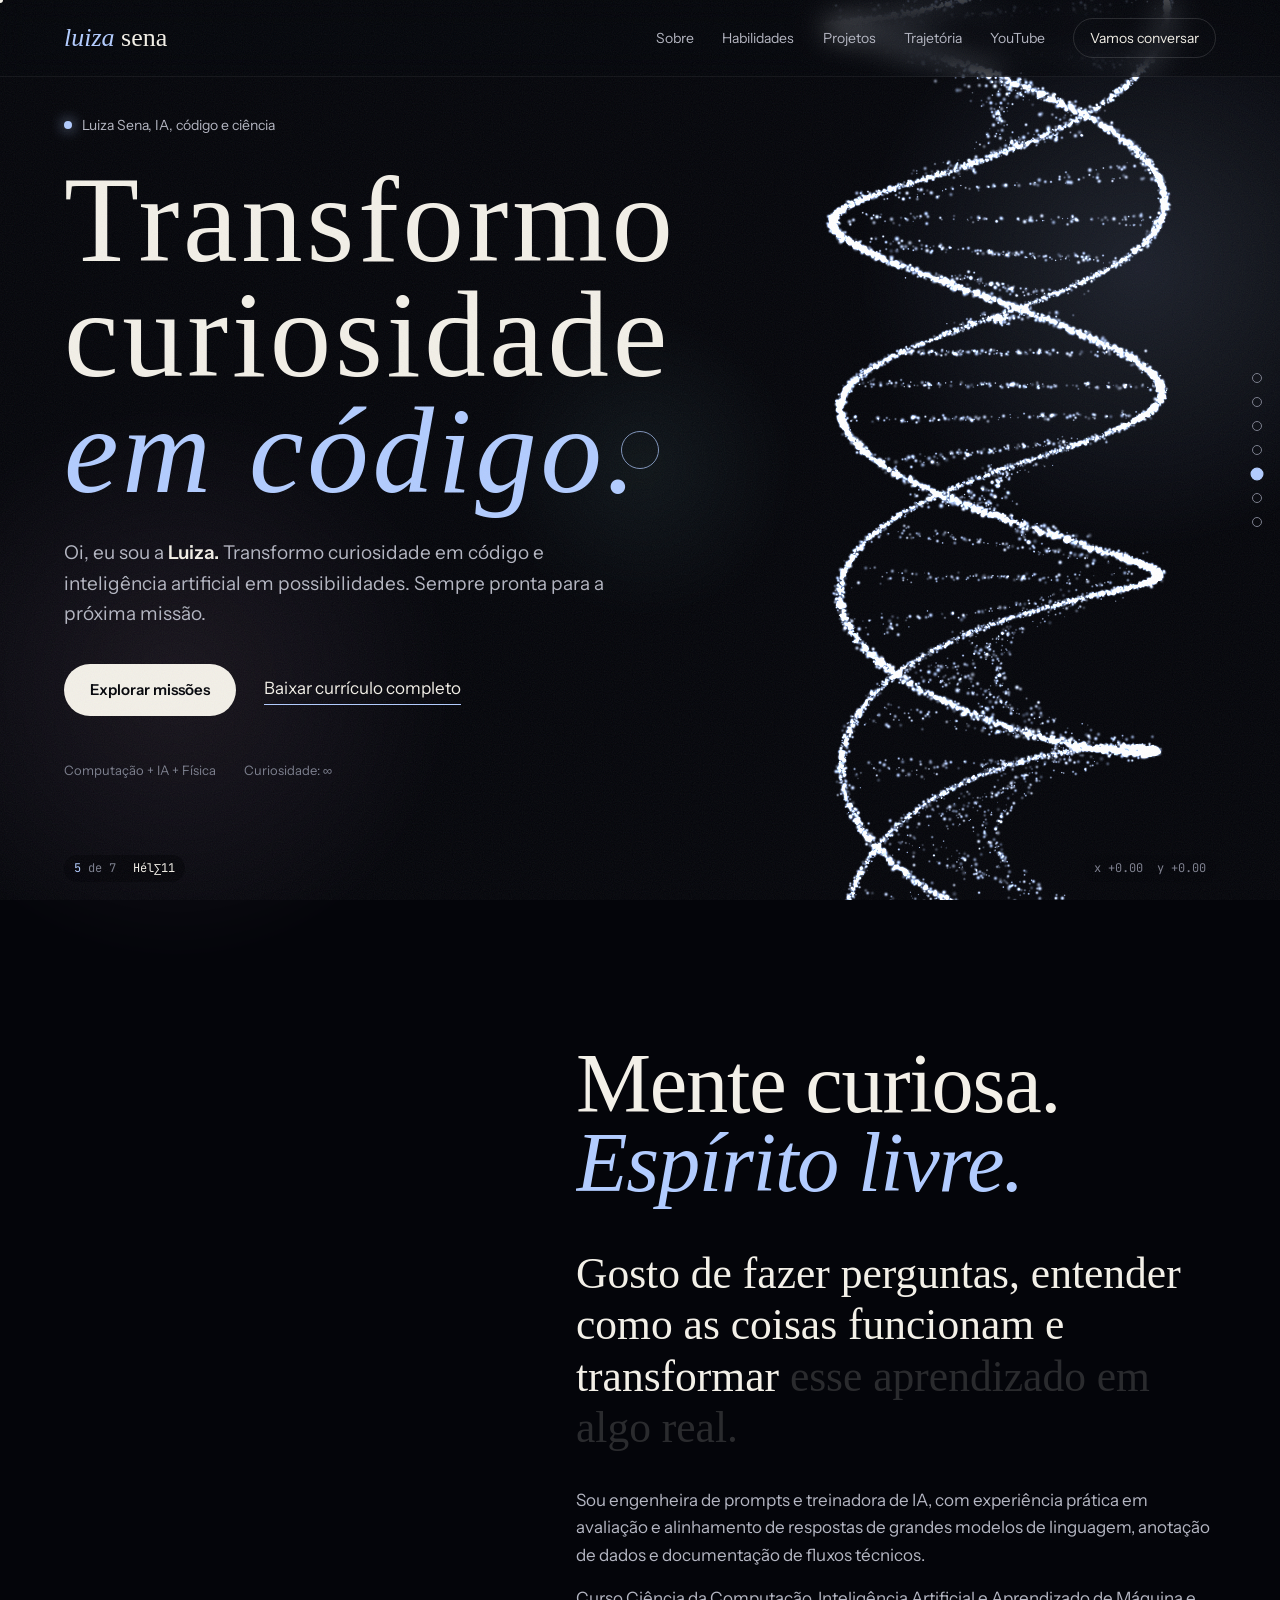
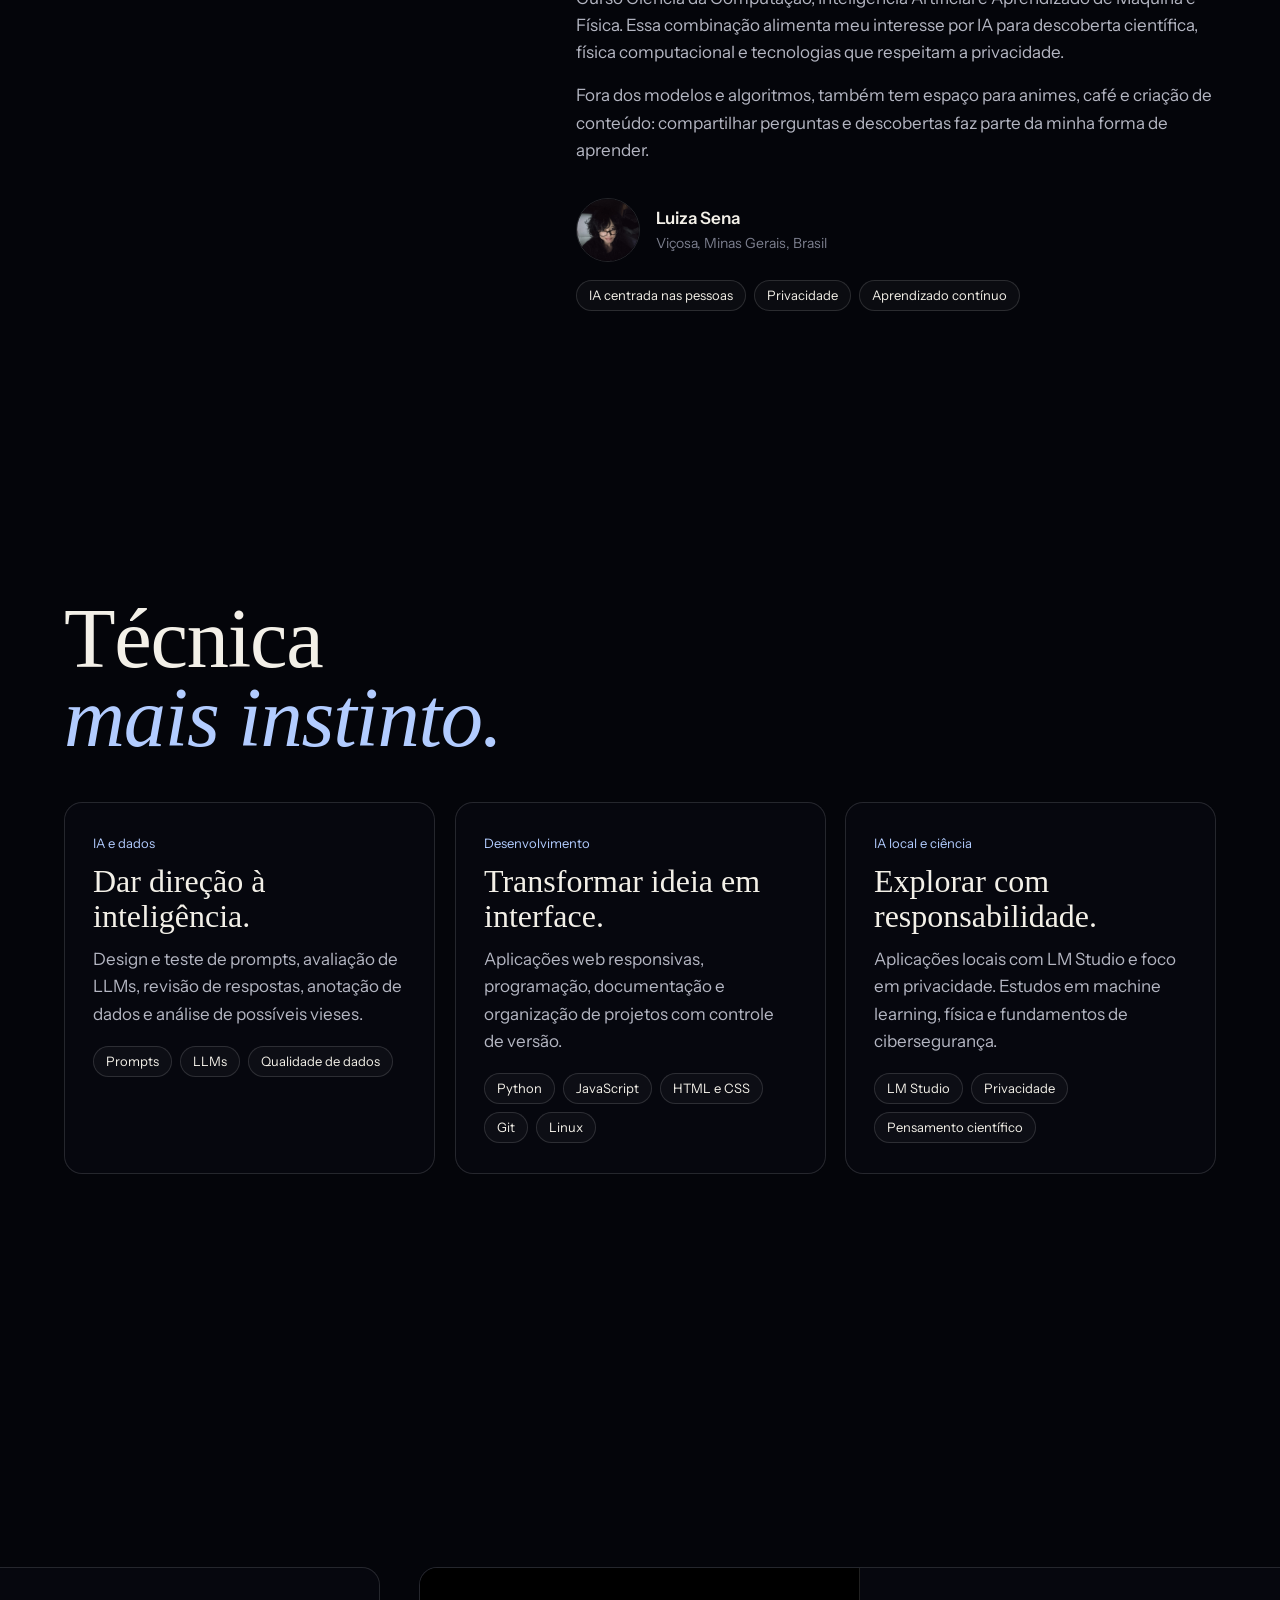
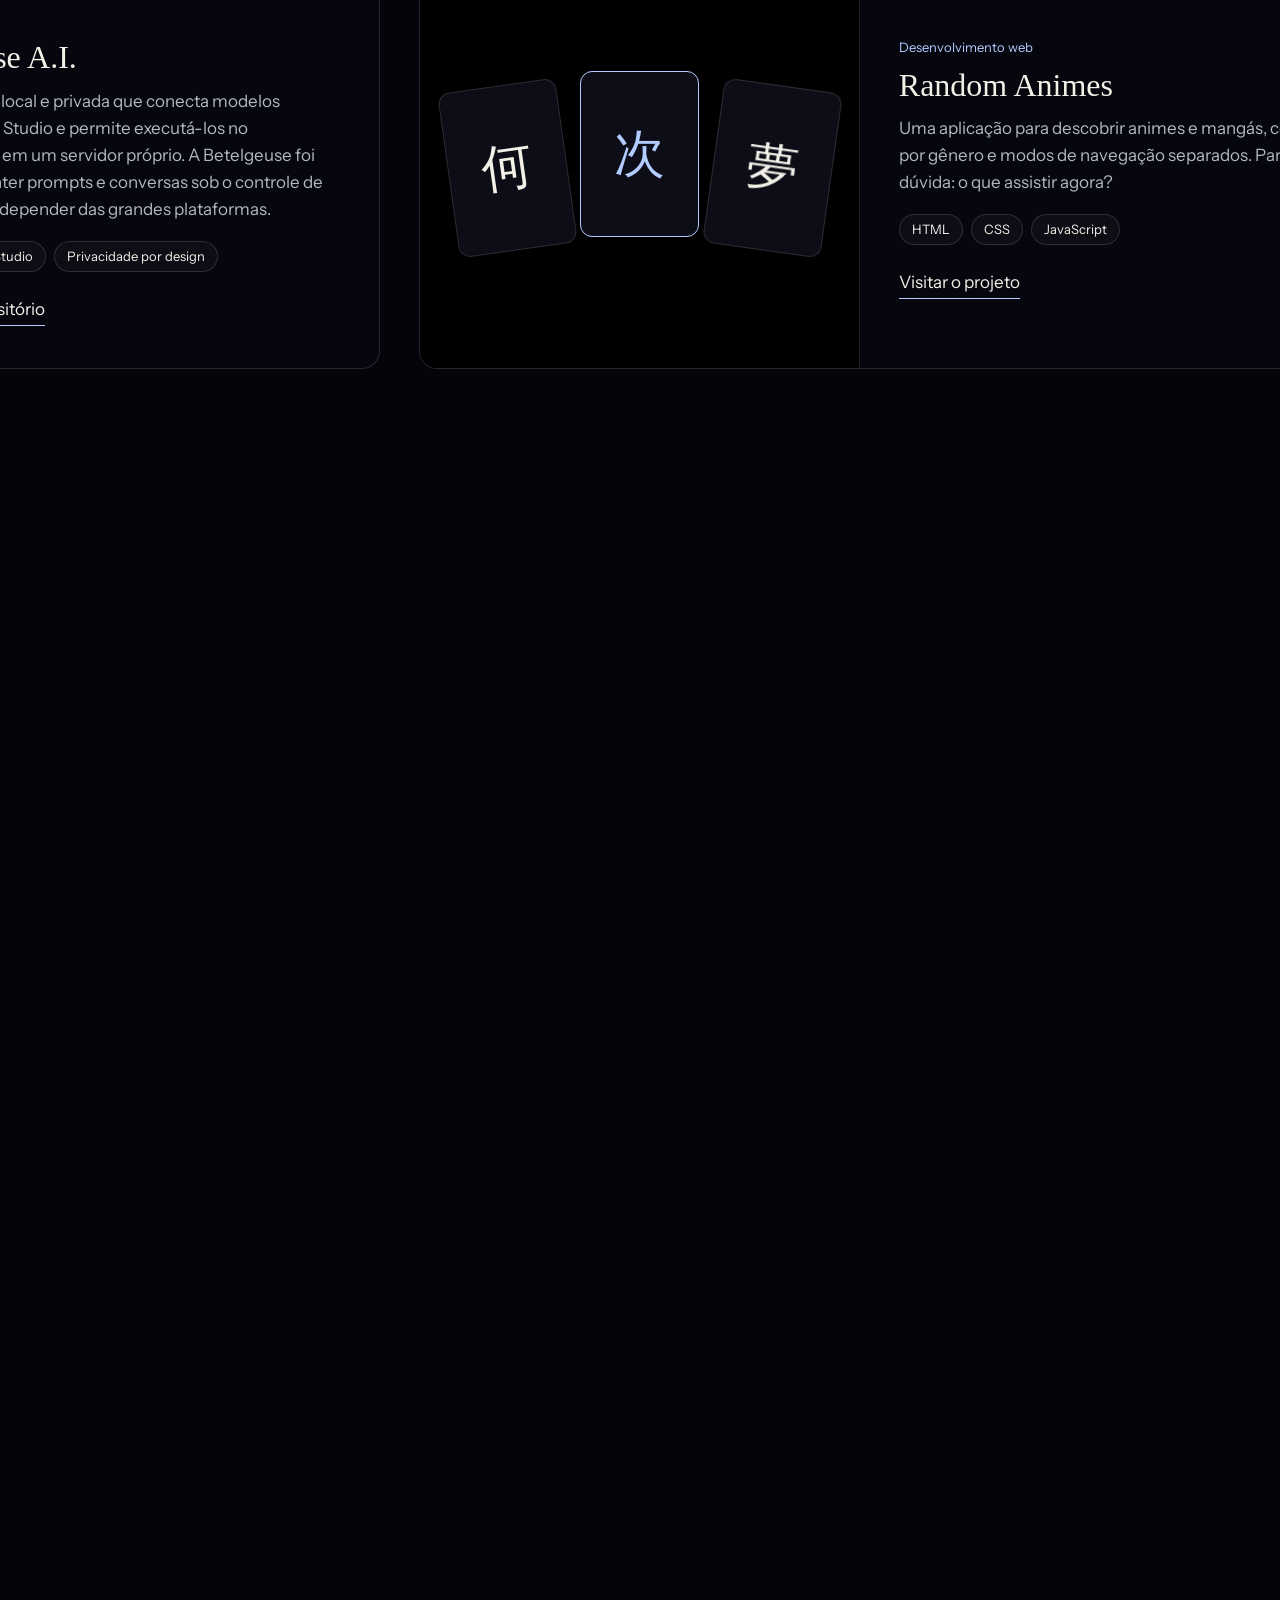
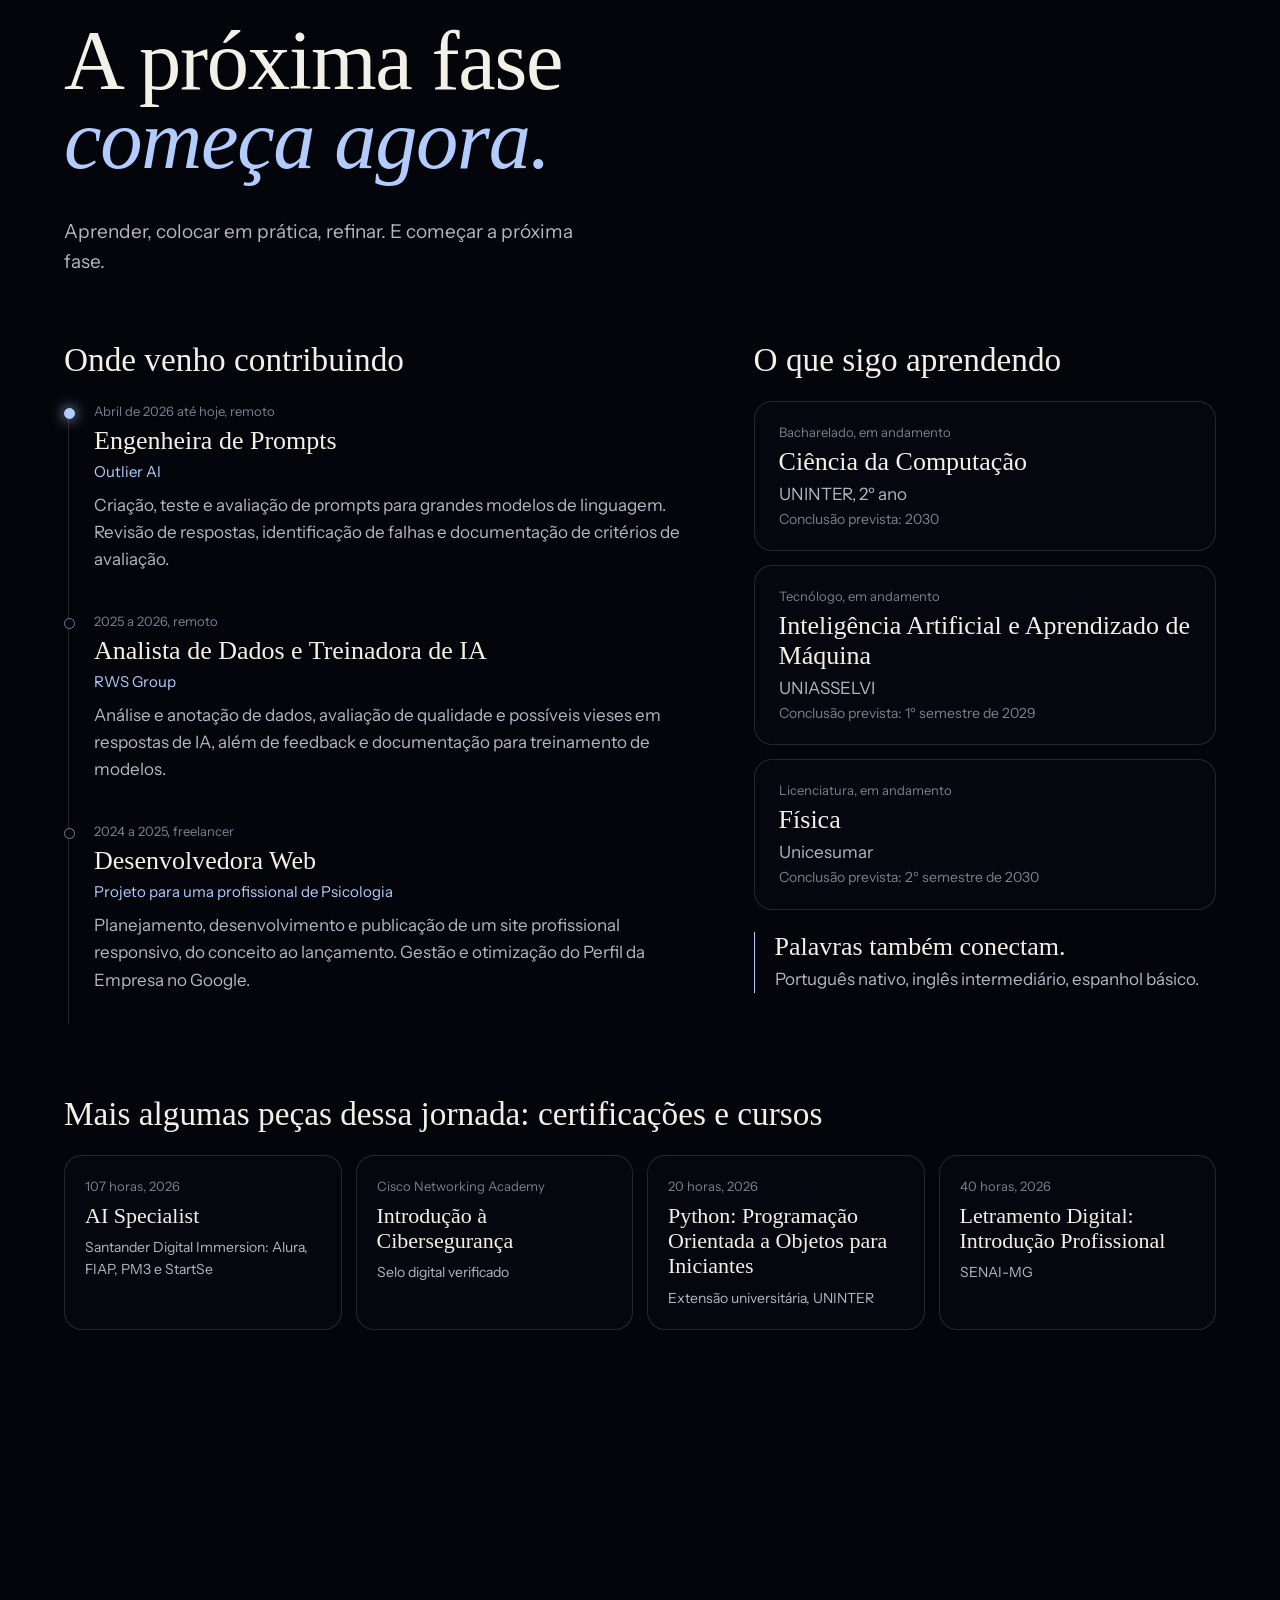
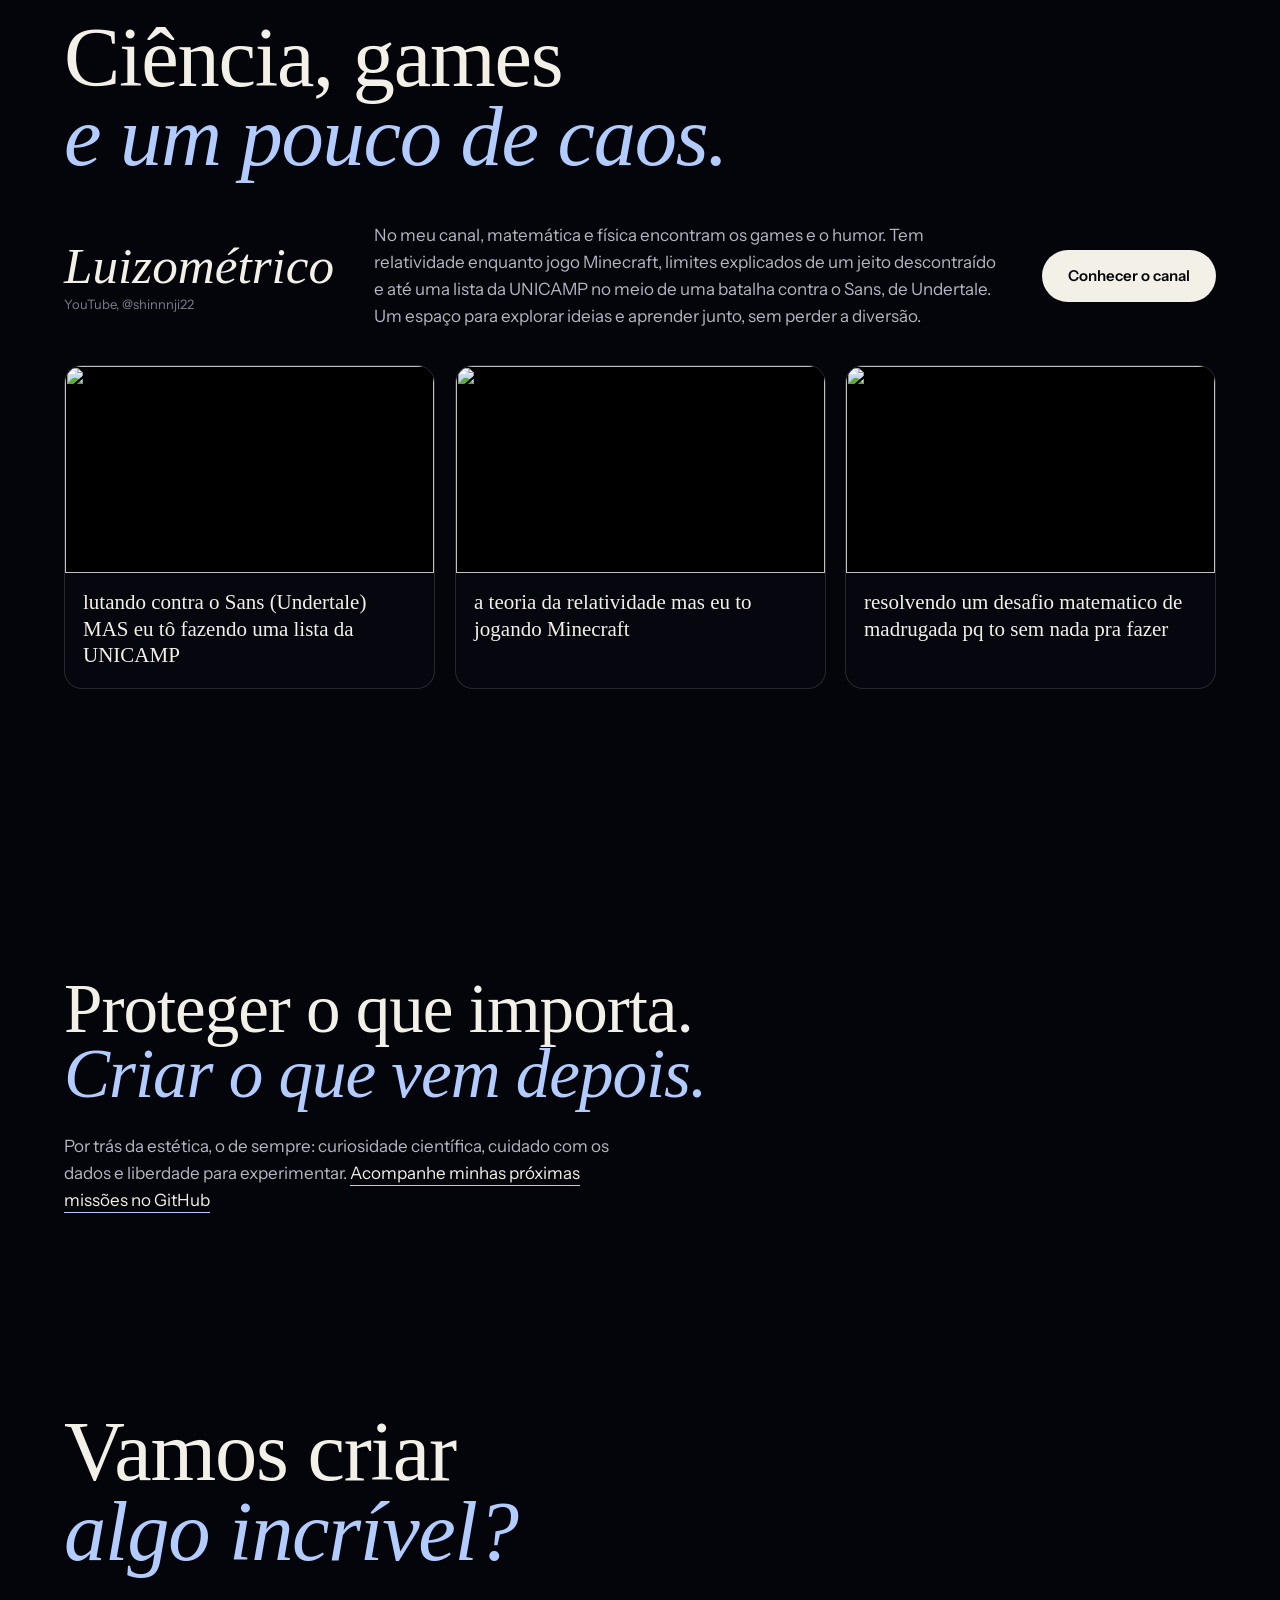
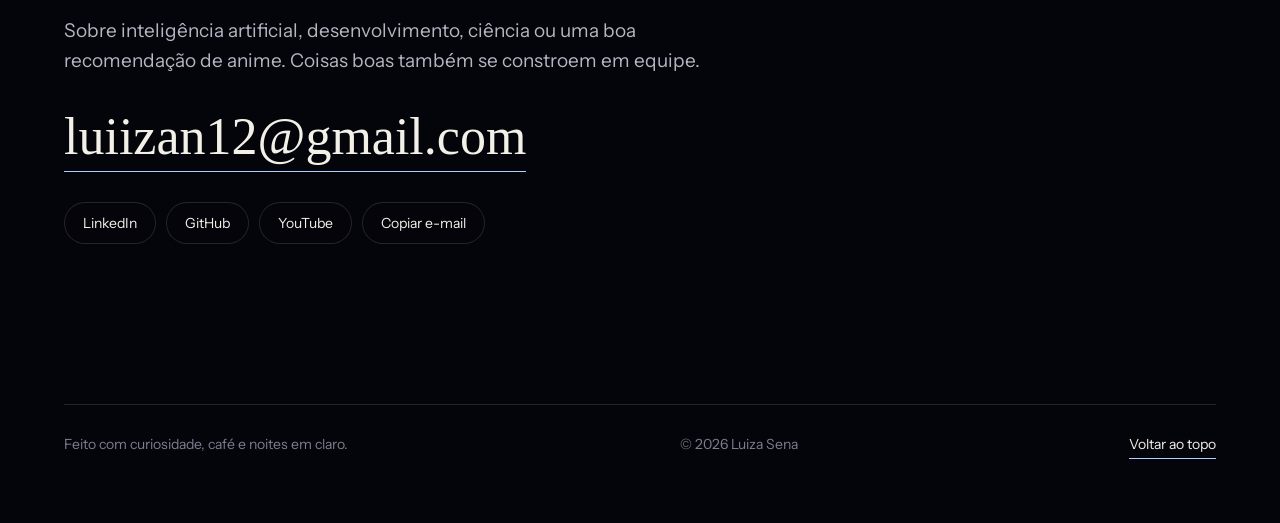
==== commit 2f65bd6f: "Portfólio refeito: experiência imersiva com partículas em WebGL - Página única em sete capítulos; o " ====
--- a/index.html
+++ b/index.html
@@ -3,7 +3,7 @@
 <head>
   <meta charset="utf-8">
   <meta name="viewport" content="width=device-width,initial-scale=1">
-  <meta name="theme-color" content="#050506">
+  <meta name="theme-color" content="#04050a">
   <meta name="description" content="Luiza Sena — engenheira de prompts e treinadora de IA. Betelgeuse A.I., modelos locais, desenvolvimento web e uma trajetória entre Computação, Inteligência Artificial e Física.">
   <meta property="og:title" content="Luiza Sena | IA, código e ciência">
   <meta property="og:description" content="Tecnologia com pensamento científico, personalidade e um olhar humano.">
@@ -11,28 +11,272 @@
   <meta property="og:url" content="https://luizasenacafe.github.io/">
   <title>Luiza Sena | IA, código e ciência</title>
   <link rel="icon" href="assets/favicon.svg" type="image/svg+xml">
-  <link rel="preconnect" href="https://fonts.googleapis.com">
-  <link rel="preconnect" href="https://fonts.gstatic.com" crossorigin>
-  <link rel="stylesheet" href="assets/site.css?v=eclipse-1">
-  <script defer src="assets/site.js?v=eclipse-1"></script>
+  <link rel="preload" href="assets/fonts/instrument-serif-latin-400-normal.woff2" as="font" type="font/woff2" crossorigin>
+  <link rel="stylesheet" href="assets/cosmos.css?v=1">
+  <script defer src="assets/cosmos.js?v=1"></script>
 </head>
-<body class="welcome-page">
-  <div class="backdrop" aria-hidden="true"><img src="assets/scene-wide.svg" alt=""></div>
-  <header class="welcome-header">
-    <span class="wordmark">luiza<i aria-hidden="true"></i>sena<small>ECLIPSE EDITION / 2026</small></span>
-    <span class="eyebrow"><span class="status-dot"></span> ONLINE</span>
-  </header>
-  <main class="welcome">
-    <div class="welcome-copy">
-      <p class="eyebrow"><b>◆</b> IA, CÓDIGO &amp; CIÊNCIA</p>
-      <h1 aria-label="Hello, World."><span class="glitch" data-text="Hello," aria-hidden="true">Hello,</span><span class="glitch red" data-text="World." aria-hidden="true">World.</span></h1>
-      <p class="hero-description">Oi, eu sou a Luiza. Trabalho com inteligência artificial e transformo minha curiosidade por ciência em projetos de código. A próxima missão começa aqui.</p>
-      <div class="actions">
-        <a class="button" href="portfolio.html">ENTRAR NO PORTFÓLIO <span aria-hidden="true">↗</span></a>
-        <a class="text-link" href="assets/curriculo-luiza-sena.pdf" download>Baixar currículo completo <span aria-hidden="true">↓</span></a>
-      </div>
-    </div>
-  </main>
-  <div class="welcome-foot" aria-hidden="true"><span>SYS://LUIZASENACAFE</span><span>COMPUTAÇÃO · INTELIGÊNCIA ARTIFICIAL · FÍSICA</span></div>
+<body>
+
+<canvas id="cosmos" aria-hidden="true"></canvas>
+<div class="nebula" aria-hidden="true"><i></i><i></i><i></i></div>
+<div class="grain" aria-hidden="true"></div>
+<div class="cursor" aria-hidden="true"><i></i><b></b></div>
+<div class="progress" aria-hidden="true"></div>
+
+<a class="skip" href="#conteudo">Pular para o conteúdo</a>
+
+<header class="top">
+  <a class="wordmark" href="#inicio" aria-label="Luiza Sena, voltar ao início"><em>luiza</em> sena</a>
+  <button class="menu-toggle" aria-expanded="false" aria-controls="menu">Menu</button>
+  <nav id="menu" aria-label="Navegação principal">
+    <a href="#sobre">Sobre</a>
+    <a href="#habilidades">Habilidades</a>
+    <a href="#projetos">Projetos</a>
+    <a href="#trajetoria">Trajetória</a>
+    <a href="#youtube">YouTube</a>
+    <a class="nav-cta" href="#contato">Vamos conversar</a>
+  </nav>
+</header>
+
+<!-- Leitura do "instrumento": capítulo atual e posição do cursor. Decorativo. -->
+<div class="hud" aria-hidden="true">
+  <span class="hud-chapter"><b id="hud-n">1</b> de 7 <span id="hud-name">Estrela</span></span>
+  <span class="hud-data" id="hud-data">x +0.00  y +0.00</span>
+</div>
+<nav class="rail" aria-label="Capítulos da página"></nav>
+
+<main id="conteudo">
+
+<section class="chapter hero" id="inicio" data-name="Estrela">
+  <div class="wrap">
+    <p class="kicker"><span class="dot"></span>Luiza Sena, IA, código e ciência</p>
+    <h1 class="display">
+      <span class="line"><span>Transformo</span></span>
+      <span class="line"><span>curiosidade</span></span>
+      <span class="line it"><span>em código.</span></span>
+    </h1>
+    <p class="hero-text">Oi, eu sou a <strong>Luiza.</strong> Transformo curiosidade em código e inteligência artificial em possibilidades. Sempre pronta para a próxima missão.</p>
+    <div class="actions">
+      <a class="button" href="#projetos">Explorar missões</a>
+      <a class="link" href="assets/curriculo-luiza-sena.pdf" download>Baixar currículo completo</a>
+    </div>
+    <p class="hero-foot"><span>Computação + IA + Física</span><span>Curiosidade: ∞</span></p>
+  </div>
+  <p class="hint" aria-hidden="true">Mova o cursor. Clique no vazio. Role para viajar.</p>
+</section>
+
+<section class="chapter about" id="sobre" data-name="Galáxia">
+  <div class="wrap about-grid">
+    <div class="about-main">
+      <h2 class="display rv"><span class="line"><span>Mente curiosa.</span></span><span class="line it"><span>Espírito livre.</span></span></h2>
+      <p class="statement" data-words>Gosto de fazer perguntas, entender como as coisas funcionam e transformar esse aprendizado em algo real.</p>
+      <div class="prose rv">
+        <p>Sou engenheira de prompts e treinadora de IA, com experiência prática em avaliação e alinhamento de respostas de grandes modelos de linguagem, anotação de dados e documentação de fluxos técnicos.</p>
+        <p>Curso Ciência da Computação, Inteligência Artificial e Aprendizado de Máquina e Física. Essa combinação alimenta meu interesse por IA para descoberta científica, física computacional e tecnologias que respeitam a privacidade.</p>
+        <p>Fora dos modelos e algoritmos, também tem espaço para animes, café e criação de conteúdo: compartilhar perguntas e descobertas faz parte da minha forma de aprender.</p>
+      </div>
+      <div class="person rv">
+        <img src="assets/luiza.jpeg" width="64" height="64" alt="Foto de Luiza Sena" loading="lazy">
+        <p><strong>Luiza Sena</strong><span>Viçosa, Minas Gerais, Brasil</span></p>
+      </div>
+      <ul class="chips rv" aria-label="O que guia meu trabalho"><li>IA centrada nas pessoas</li><li>Privacidade</li><li>Aprendizado contínuo</li></ul>
+    </div>
+  </div>
+</section>
+
+<section class="chapter skills" id="habilidades" data-name="Gravidade">
+  <div class="wrap">
+    <h2 class="display rv"><span class="line"><span>Técnica</span></span><span class="line it"><span>mais instinto.</span></span></h2>
+    <div class="skill-grid">
+      <article class="glass tilt rv">
+        <p class="label">IA e dados</p>
+        <h3>Dar direção à inteligência.</h3>
+        <p>Design e teste de prompts, avaliação de LLMs, revisão de respostas, anotação de dados e análise de possíveis vieses.</p>
+        <ul class="chips"><li>Prompts</li><li>LLMs</li><li>Qualidade de dados</li></ul>
+      </article>
+      <article class="glass tilt rv">
+        <p class="label">Desenvolvimento</p>
+        <h3>Transformar ideia em interface.</h3>
+        <p>Aplicações web responsivas, programação, documentação e organização de projetos com controle de versão.</p>
+        <ul class="chips"><li>Python</li><li>JavaScript</li><li>HTML e CSS</li><li>Git</li><li>Linux</li></ul>
+      </article>
+      <article class="glass tilt rv">
+        <p class="label">IA local e ciência</p>
+        <h3>Explorar com responsabilidade.</h3>
+        <p>Aplicações locais com LM Studio e foco em privacidade. Estudos em machine learning, física e fundamentos de cibersegurança.</p>
+        <ul class="chips"><li>LM Studio</li><li>Privacidade</li><li>Pensamento científico</li></ul>
+      </article>
+    </div>
+  </div>
+</section>
+
+<section class="chapter projects" id="projetos" data-name="Missões">
+  <div class="hscroll">
+    <div class="hscroll-pin">
+      <div class="hscroll-track">
+        <div class="panel panel-intro">
+          <h2 class="display"><span class="line"><span>Cada projeto,</span></span><span class="line it"><span>uma nova missão.</span></span></h2>
+          <p>Experimentos, descobertas e soluções. Uma seleção do que venho construindo.</p>
+          <p class="panel-hint" aria-hidden="true">Deslize para o lado para ver as missões.</p>
+        </div>
+
+        <article class="panel glass project">
+          <div class="project-art art-star" aria-hidden="true"><i></i><p>Inteligência perto de você.<br><strong>Seus dados também.</strong></p></div>
+          <div class="project-body">
+            <p class="label">Inteligência artificial</p>
+            <h3>Betelgeuse A.I.</h3>
+            <p>Aplicação de IA local e privada que conecta modelos baixados no LM Studio e permite executá-los no computador ou em um servidor próprio. A Betelgeuse foi criada para manter prompts e conversas sob o controle de quem usa, sem depender das grandes plataformas.</p>
+            <ul class="chips"><li>IA local</li><li>LM Studio</li><li>Privacidade por design</li></ul>
+            <a class="link" href="https://github.com/luizasenacafe/Aurora_AI" target="_blank" rel="noopener noreferrer">Explorar o repositório</a>
+          </div>
+        </article>
+
+        <article class="panel glass project">
+          <div class="project-art art-cards" aria-hidden="true"><span>何</span><span>次</span><span>夢</span></div>
+          <div class="project-body">
+            <p class="label">Desenvolvimento web</p>
+            <h3>Random Animes</h3>
+            <p>Uma aplicação para descobrir animes e mangás, com filtros por gênero e modos de navegação separados. Para a eterna dúvida: o que assistir agora?</p>
+            <ul class="chips"><li>HTML</li><li>CSS</li><li>JavaScript</li></ul>
+            <a class="link" href="https://luizasenacafe.github.io/random_animes/" target="_blank" rel="noopener noreferrer">Visitar o projeto</a>
+          </div>
+        </article>
+
+        <article class="panel glass project">
+          <div class="project-art art-orbit" aria-hidden="true"><i></i><i></i><i></i></div>
+          <div class="project-body">
+            <p class="label">Desenvolvimento web</p>
+            <h3>Este cantinho na internet</h3>
+            <p>Meu portfólio pessoal: projetos, trajetória e interesses em um espaço que também tem a minha personalidade.</p>
+            <a class="link" href="https://github.com/luizasenacafe/luizasenacafe.github.io" target="_blank" rel="noopener noreferrer">Ver como foi feito</a>
+          </div>
+        </article>
+      </div>
+    </div>
+  </div>
+</section>
+
+<section class="chapter journey" id="trajetoria" data-name="Hélice">
+  <div class="wrap">
+    <h2 class="display rv"><span class="line"><span>A próxima fase</span></span><span class="line it"><span>começa agora.</span></span></h2>
+    <p class="section-note rv">Aprender, colocar em prática, refinar. E começar a próxima fase.</p>
+
+    <div class="journey-grid">
+      <div>
+        <h3 class="sub rv">Onde venho contribuindo</h3>
+        <ol class="timeline">
+          <li>
+            <p class="when">Abril de 2026 até hoje, remoto</p>
+            <h4>Engenheira de Prompts</h4>
+            <p class="where">Outlier AI</p>
+            <p>Criação, teste e avaliação de prompts para grandes modelos de linguagem. Revisão de respostas, identificação de falhas e documentação de critérios de avaliação.</p>
+          </li>
+          <li>
+            <p class="when">2025 a 2026, remoto</p>
+            <h4>Analista de Dados e Treinadora de IA</h4>
+            <p class="where">RWS Group</p>
+            <p>Análise e anotação de dados, avaliação de qualidade e possíveis vieses em respostas de IA, além de feedback e documentação para treinamento de modelos.</p>
+          </li>
+          <li>
+            <p class="when">2024 a 2025, freelancer</p>
+            <h4>Desenvolvedora Web</h4>
+            <p class="where">Projeto para uma profissional de Psicologia</p>
+            <p>Planejamento, desenvolvimento e publicação de um site profissional responsivo, do conceito ao lançamento. Gestão e otimização do Perfil da Empresa no Google.</p>
+          </li>
+        </ol>
+      </div>
+      <div>
+        <h3 class="sub rv">O que sigo aprendendo</h3>
+        <article class="glass study rv">
+          <p class="when">Bacharelado, em andamento</p>
+          <h4>Ciência da Computação</h4>
+          <p>UNINTER, 2º ano</p>
+          <p class="small">Conclusão prevista: 2030</p>
+        </article>
+        <article class="glass study rv">
+          <p class="when">Tecnólogo, em andamento</p>
+          <h4>Inteligência Artificial e Aprendizado de Máquina</h4>
+          <p>UNIASSELVI</p>
+          <p class="small">Conclusão prevista: 1º semestre de 2029</p>
+        </article>
+        <article class="glass study rv">
+          <p class="when">Licenciatura, em andamento</p>
+          <h4>Física</h4>
+          <p>Unicesumar</p>
+          <p class="small">Conclusão prevista: 2º semestre de 2030</p>
+        </article>
+        <div class="languages rv">
+          <h4>Palavras também conectam.</h4>
+          <p>Português nativo, inglês intermediário, espanhol básico.</p>
+        </div>
+      </div>
+    </div>
+
+    <h3 class="sub rv">Mais algumas peças dessa jornada: certificações e cursos</h3>
+    <div class="cert-grid">
+      <article class="glass rv"><p class="when">107 horas, 2026</p><h4>AI Specialist</h4><p>Santander Digital Immersion: Alura, FIAP, PM3 e StartSe</p></article>
+      <article class="glass rv"><p class="when">Cisco Networking Academy</p><h4>Introdução à Cibersegurança</h4><p>Selo digital verificado</p></article>
+      <article class="glass rv"><p class="when">20 horas, 2026</p><h4>Python: Programação Orientada a Objetos para Iniciantes</h4><p>Extensão universitária, UNINTER</p></article>
+      <article class="glass rv"><p class="when">40 horas, 2026</p><h4>Letramento Digital: Introdução Profissional</h4><p>SENAI-MG</p></article>
+    </div>
+  </div>
+</section>
+
+<section class="chapter channel" id="youtube" data-name="Sinal">
+  <div class="wrap">
+    <h2 class="display rv"><span class="line"><span>Ciência, games</span></span><span class="line it"><span>e um pouco de caos.</span></span></h2>
+    <div class="channel-intro rv">
+      <div>
+        <h3>Luizométrico</h3>
+        <p class="when">YouTube, @shinnnji22</p>
+      </div>
+      <p>No meu canal, matemática e física encontram os games e o humor. Tem relatividade enquanto jogo Minecraft, limites explicados de um jeito descontraído e até uma lista da UNICAMP no meio de uma batalha contra o Sans, de Undertale. Um espaço para explorar ideias e aprender junto, sem perder a diversão.</p>
+      <a class="button" href="https://www.youtube.com/@shinnnji22" target="_blank" rel="noopener noreferrer">Conhecer o canal</a>
+    </div>
+    <div class="video-grid">
+      <a class="video tilt rv" href="https://www.youtube.com/watch?v=ZzKhgfQUWh8" target="_blank" rel="noopener noreferrer">
+        <span class="thumb"><img src="https://i.ytimg.com/vi/ZzKhgfQUWh8/hqdefault.jpg" width="480" height="360" alt="" loading="lazy"></span>
+        <span class="video-title">lutando contra o Sans (Undertale) MAS eu tô fazendo uma lista da UNICAMP</span>
+      </a>
+      <a class="video tilt rv" href="https://www.youtube.com/watch?v=6Ul7VxnznYo" target="_blank" rel="noopener noreferrer">
+        <span class="thumb"><img src="https://i.ytimg.com/vi/6Ul7VxnznYo/hqdefault.jpg" width="480" height="360" alt="" loading="lazy"></span>
+        <span class="video-title">a teoria da relatividade mas eu to jogando Minecraft</span>
+      </a>
+      <a class="video tilt rv" href="https://www.youtube.com/watch?v=N7-oThNTtPM" target="_blank" rel="noopener noreferrer">
+        <span class="thumb"><img src="https://i.ytimg.com/vi/N7-oThNTtPM/hqdefault.jpg" width="480" height="360" alt="" loading="lazy"></span>
+        <span class="video-title">resolvendo um desafio matematico de madrugada pq to sem nada pra fazer</span>
+      </a>
+    </div>
+  </div>
+</section>
+
+<section class="chapter contact" id="contato" data-name="Horizonte">
+  <div class="wrap">
+    <blockquote class="creed rv">
+      <p class="display"><span class="line"><span>Proteger o que importa.</span></span><span class="line it"><span>Criar o que vem depois.</span></span></p>
+      <footer>Por trás da estética, o de sempre: curiosidade científica, cuidado com os dados e liberdade para experimentar. <a class="link" href="https://github.com/luizasenacafe" target="_blank" rel="noopener noreferrer">Acompanhe minhas próximas missões no GitHub</a></footer>
+    </blockquote>
+
+    <div class="contact-block">
+      <h2 class="display rv"><span class="line"><span>Vamos criar</span></span><span class="line it"><span>algo incrível?</span></span></h2>
+      <p class="rv">Sobre inteligência artificial, desenvolvimento, ciência ou uma boa recomendação de anime. Coisas boas também se constroem em equipe.</p>
+      <a class="email rv" href="mailto:luiizan12@gmail.com">luiizan12@gmail.com</a>
+      <div class="contact-links rv">
+        <a href="https://www.linkedin.com/in/luiza-sena-5645913a7/" target="_blank" rel="noopener noreferrer">LinkedIn</a>
+        <a href="https://github.com/luizasenacafe" target="_blank" rel="noopener noreferrer">GitHub</a>
+        <a href="https://www.youtube.com/@shinnnji22" target="_blank" rel="noopener noreferrer">YouTube</a>
+        <button id="copy-email" type="button">Copiar e-mail</button>
+      </div>
+      <p id="copy-status" role="status"></p>
+    </div>
+  </div>
+  <footer class="site-foot wrap">
+    <p>Feito com curiosidade, café e noites em claro.</p>
+    <p>© 2026 Luiza Sena</p>
+    <a class="link" href="#inicio">Voltar ao topo</a>
+  </footer>
+</section>
+
+</main>
 </body>
 </html>
--- a/assets/cosmos.css
+++ b/assets/cosmos.css
@@ -0,0 +1,322 @@
+/* Portfólio de Luiza Sena.
+   Um fundo fixo de partículas (canvas, em cosmos.js) carrega o espetáculo;
+   o conteúdo por cima fica quieto de propósito. A cor de destaque (--accent)
+   é reescrita pelo JS a cada capítulo, do vermelho de uma supergigante ao
+   azul de uma estrela quente. */
+
+@font-face { font-family: 'Instrument Serif'; src: url(fonts/instrument-serif-latin-400-normal.woff2) format('woff2'); font-weight: 400; font-style: normal; font-display: swap; }
+@font-face { font-family: 'Instrument Serif'; src: url(fonts/instrument-serif-latin-400-italic.woff2) format('woff2'); font-weight: 400; font-style: italic; font-display: swap; }
+@font-face { font-family: 'Instrument Sans'; src: url(fonts/instrument-sans-latin-400-normal.woff2) format('woff2'); font-weight: 400; font-display: swap; }
+@font-face { font-family: 'Instrument Sans'; src: url(fonts/instrument-sans-latin-500-normal.woff2) format('woff2'); font-weight: 500; font-display: swap; }
+@font-face { font-family: 'Instrument Sans'; src: url(fonts/instrument-sans-latin-600-normal.woff2) format('woff2'); font-weight: 600; font-display: swap; }
+@font-face { font-family: 'JetBrains Mono'; src: url(fonts/jetbrains-mono-latin-400-normal.woff2) format('woff2'); font-weight: 400; font-display: swap; }
+
+:root {
+  --bg: #04050a;
+  --ink: #f3f0e8;
+  --text: #b4b6c2;
+  --dim: #7b7e8d;
+  --line: rgb(255 255 255 / .13);
+  --glass: rgb(9 10 18 / .62);
+  --accent: rgb(255 107 61);
+  --serif: 'Instrument Serif', 'Iowan Old Style', Georgia, serif;
+  --sans: 'Instrument Sans', 'Helvetica Neue', Arial, sans-serif;
+  --mono: 'JetBrains Mono', ui-monospace, Menlo, Consolas, monospace;
+  --gutter: clamp(20px, 5vw, 72px);
+}
+
+* { box-sizing: border-box; }
+html { scroll-padding-top: 80px; }
+body {
+  margin: 0;
+  background: var(--bg);
+  color: var(--text);
+  font: 400 17px/1.6 var(--sans);
+  -webkit-font-smoothing: antialiased;
+  overflow-x: hidden;
+}
+/* Sem WebGL ou sem JS, um céu estático segura a estética. */
+body::before {
+  content: '';
+  position: fixed;
+  inset: 0;
+  z-index: -1;
+  background:
+    radial-gradient(60vmax 60vmax at 78% 30%, rgb(255 107 61 / .16), transparent 60%),
+    radial-gradient(50vmax 50vmax at 10% 90%, rgb(125 140 255 / .12), transparent 60%),
+    var(--bg);
+}
+a { color: inherit; text-decoration: none; }
+button { font: inherit; color: inherit; cursor: pointer; }
+img { display: block; max-width: 100%; }
+ul, ol { margin: 0; padding: 0; list-style: none; }
+h1, h2, h3, h4, p, blockquote { margin: 0; }
+strong { color: var(--ink); font-weight: 600; }
+::selection { background: var(--accent); color: #04050a; }
+a:focus-visible, button:focus-visible { outline: 2px solid var(--accent); outline-offset: 4px; border-radius: 2px; }
+
+.skip { position: fixed; left: 16px; top: -60px; z-index: 200; padding: 10px 16px; background: var(--ink); color: #04050a; border-radius: 4px; }
+.skip:focus { top: 16px; }
+
+/* ---------- camadas de fundo ---------- */
+#cosmos { position: fixed; inset: 0; width: 100%; height: 100%; z-index: 0; display: block; }
+.no-gl #cosmos { display: none; }
+.nebula { position: fixed; inset: -20%; z-index: 1; pointer-events: none; mix-blend-mode: screen; }
+.nebula i {
+  position: absolute;
+  width: 62vmax;
+  height: 62vmax;
+  border-radius: 50%;
+  background: radial-gradient(closest-side, var(--accent), transparent 72%);
+  opacity: .13;
+  /* --mx/--my vêm do cursor (de -1 a 1); cada nuvem tem a sua profundidade */
+  transform: translate3d(calc(var(--mx, 0) * var(--d) * 1px), calc(var(--my, 0) * var(--d) * 1px), 0);
+}
+.nebula i:nth-child(1) { --d: -70; right: 0; top: 4%; }
+.nebula i:nth-child(2) { --d: 120; left: 2%; bottom: 0; opacity: .08; filter: hue-rotate(70deg); }
+.nebula i:nth-child(3) { --d: -190; left: 38%; top: 34%; width: 34vmax; height: 34vmax; opacity: .07; filter: hue-rotate(-50deg); }
+.grain {
+  position: fixed;
+  inset: 0;
+  z-index: 90;
+  pointer-events: none;
+  opacity: .07;
+  background-image: url("data:image/svg+xml,%3Csvg xmlns='http://www.w3.org/2000/svg' width='180' height='180'%3E%3Cfilter id='n'%3E%3CfeTurbulence type='fractalNoise' baseFrequency='.9' numOctaves='2' stitchTiles='stitch'/%3E%3C/filter%3E%3Crect width='180' height='180' filter='url(%23n)'/%3E%3C/svg%3E");
+}
+.progress { position: fixed; left: 0; top: 0; z-index: 70; height: 2px; width: 100%; background: var(--accent); transform-origin: 0 50%; transform: scaleX(var(--prog, 0)); }
+
+/* cursor próprio, só com mouse e JS ativos */
+.cursor { display: none; }
+.has-cursor .cursor { display: block; position: fixed; left: 0; top: 0; z-index: 100; pointer-events: none; }
+.cursor i, .cursor b { position: absolute; left: 0; top: 0; border-radius: 50%; translate: -50% -50%; }
+.cursor i { width: 6px; height: 6px; background: var(--ink); }
+.cursor b { width: 38px; height: 38px; border: 1px solid var(--accent); opacity: .7; transition: width .25s, height .25s, opacity .25s, background .25s; }
+.cursor.on-link b { width: 64px; height: 64px; opacity: 1; background: rgb(255 255 255 / .06); }
+.has-cursor, .has-cursor a, .has-cursor button { cursor: none; }
+
+/* ---------- navegação e leitura ---------- */
+.top {
+  position: fixed;
+  inset: 0 0 auto 0;
+  z-index: 60;
+  display: flex;
+  justify-content: space-between;
+  align-items: center;
+  gap: 16px;
+  padding: 18px var(--gutter);
+  background: rgb(4 5 10 / .6);
+  backdrop-filter: blur(14px);
+  -webkit-backdrop-filter: blur(14px);
+  border-bottom: 1px solid rgb(255 255 255 / .06);
+}
+.wordmark { font: 400 26px/1 var(--serif); color: var(--ink); }
+.wordmark em { color: var(--accent); }
+.top nav { display: flex; align-items: center; gap: clamp(14px, 2.2vw, 30px); font-size: 14px; }
+.top nav a { color: var(--text); transition: color .2s; }
+.top nav a:hover { color: var(--ink); }
+.top nav .nav-cta { padding: 8px 16px; border: 1px solid var(--line); border-radius: 999px; color: var(--ink); }
+.top nav .nav-cta:hover { border-color: var(--accent); }
+.menu-toggle { display: none; padding: 8px 16px; border: 1px solid var(--line); border-radius: 999px; background: rgb(4 5 10 / .6); font-size: 14px; }
+
+.hud { position: fixed; left: var(--gutter); right: var(--gutter); bottom: 18px; z-index: 50; display: flex; justify-content: space-between; gap: 16px; pointer-events: none; font: 400 12px/1.4 var(--mono); color: var(--dim); }
+.hud b { color: var(--accent); font-weight: 400; }
+.hud > span { padding: 5px 10px; border-radius: 999px; background: rgb(4 5 10 / .78); }
+.hud #hud-name { margin-left: 10px; color: var(--ink); }
+.hud-data { white-space: pre; }
+.rail { position: fixed; right: 18px; top: 50%; z-index: 50; display: flex; flex-direction: column; gap: 14px; translate: 0 -50%; }
+.rail a { position: relative; display: block; width: 10px; height: 10px; border: 1px solid var(--dim); border-radius: 50%; transition: background .3s, border-color .3s, scale .3s; }
+.rail a.active { background: var(--accent); border-color: var(--accent); scale: 1.3; }
+.rail a span { position: absolute; right: 22px; top: 50%; translate: 0 -50%; padding: 3px 8px; border-radius: 4px; background: rgb(4 5 10 / .85); font-size: 12px; color: var(--ink); white-space: nowrap; opacity: 0; pointer-events: none; transition: opacity .2s; }
+.rail a:hover span, .rail a:focus-visible span { opacity: 1; }
+
+/* ---------- base das seções ---------- */
+main { position: relative; z-index: 2; }
+.wrap { width: min(1180px, 100% - 2 * var(--gutter)); margin-inline: auto; }
+.chapter { position: relative; padding-block: clamp(96px, 16vh, 180px); }
+
+.display { font: 400 clamp(46px, 8.2vw, 124px)/.94 var(--serif); letter-spacing: -.015em; color: var(--ink); text-wrap: balance; }
+.display .line { display: block; overflow: hidden; padding-bottom: .12em; margin-bottom: -.12em; }
+.display .line > span { display: block; }
+.display .it { font-style: italic; color: var(--accent); }
+h2.display { font-size: clamp(42px, 6.6vw, 100px); margin-bottom: clamp(28px, 5vh, 56px); }
+
+.label, .when { font-size: 13px; color: var(--accent); }
+.when { color: var(--dim); }
+.sub { margin: clamp(40px, 7vh, 72px) 0 22px; font: 400 clamp(24px, 2.6vw, 34px)/1.15 var(--serif); color: var(--ink); }
+.small { font-size: 14px; color: var(--dim); }
+
+.glass { background: var(--glass); border: 1px solid var(--line); border-radius: 18px; backdrop-filter: blur(14px); -webkit-backdrop-filter: blur(14px); }
+.chips { display: flex; flex-wrap: wrap; gap: 8px; margin-top: 18px; }
+.chips li { padding: 4px 12px; border: 1px solid var(--line); border-radius: 999px; font-size: 13px; color: var(--ink); background: rgb(255 255 255 / .03); }
+
+.button { display: inline-block; padding: 14px 26px; border-radius: 999px; background: var(--ink); color: #04050a; font-weight: 600; font-size: 15px; transition: background .25s, scale .25s; }
+.button:hover { background: var(--accent); scale: 1.04; }
+.link { color: var(--ink); background: linear-gradient(var(--accent), var(--accent)) 0 100% / 100% 1px no-repeat; padding-bottom: 3px; transition: background-size .3s, color .3s; }
+.link:hover { background-size: 100% 100%; color: #04050a; }
+.actions { display: flex; flex-wrap: wrap; align-items: center; gap: 16px 28px; margin-top: 34px; }
+
+/* entrada das linhas dos títulos: sobem de dentro da máscara */
+.js .rv { opacity: 0; translate: 0 26px; transition: opacity .9s cubic-bezier(.2, .7, .2, 1), translate .9s cubic-bezier(.2, .7, .2, 1); }
+.js .rv.in { opacity: 1; translate: none; }
+.js .display.rv, .js .rv .display { opacity: 1; translate: none; }
+.js .display .line > span { translate: 0 105%; transition: translate 1.1s cubic-bezier(.2, .8, .2, 1); }
+.js .display .line:nth-child(2) > span { transition-delay: .09s; }
+.js .display .line:nth-child(3) > span { transition-delay: .18s; }
+.js .display.in .line > span, .js .in .display .line > span, .js.ready .hero .display .line > span { translate: none; }
+
+/* ---------- 1. início ---------- */
+.hero { min-height: 100svh; display: flex; align-items: center; padding-block: 104px 110px; }
+.hero .wrap {
+  /* --hp: quanto do primeiro ecrã já foi rolado (0 a 1) */
+  opacity: calc(1 - var(--hp, 0) * 1.5);
+  transform: translateY(calc(var(--hp, 0) * -70px)) scale(calc(1 - var(--hp, 0) * .06));
+  transform-origin: 0 50%;
+}
+.kicker { display: flex; align-items: center; gap: 10px; margin-bottom: 26px; font-size: 14px; color: var(--text); }
+.dot { width: 8px; height: 8px; border-radius: 50%; background: var(--accent); box-shadow: 0 0 14px var(--accent); }
+.hero .display { font-size: min(clamp(54px, 9.6vw, 150px), 16vh); letter-spacing: calc(-.02em + var(--hp, 0) * .05em); }
+.hero-text { max-width: 30em; margin-top: 30px; font-size: 19px; }
+.hero-foot { display: flex; flex-wrap: wrap; gap: 8px 28px; margin-top: 44px; font-size: 13px; color: var(--dim); }
+.hint { position: absolute; left: 50%; bottom: 26px; translate: -50% 0; font-size: 13px; color: var(--dim); white-space: nowrap; opacity: calc(1 - var(--hp, 0) * 4); }
+.js .hero .kicker, .js .hero .hero-text, .js .hero .actions, .js .hero .hero-foot, .js .hint { transition: opacity 1.2s .5s; }
+.js:not(.ready) .hero .kicker, .js:not(.ready) .hero .hero-text, .js:not(.ready) .hero .actions, .js:not(.ready) .hero .hero-foot, .js:not(.ready) .hint { opacity: 0; }
+
+/* ---------- 2. sobre ---------- */
+.about-grid { display: flex; justify-content: flex-end; }
+.about-main { width: min(640px, 100%); }
+.statement { margin-bottom: 34px; font: 400 clamp(26px, 3.4vw, 44px)/1.18 var(--serif); color: var(--ink); }
+.statement .w { opacity: .16; transition: opacity .35s; }
+.statement .w.on { opacity: 1; }
+.prose p + p { margin-top: 16px; }
+.person { display: flex; align-items: center; gap: 16px; margin-top: 34px; }
+.person img { width: 64px; height: 64px; object-fit: cover; border-radius: 50%; border: 1px solid var(--line); }
+.person p { display: grid; }
+.person span { font-size: 14px; color: var(--dim); }
+
+/* ---------- 3. habilidades ---------- */
+.skill-grid { display: grid; grid-template-columns: repeat(3, 1fr); gap: 20px; }
+.skill-grid article { padding: 30px 28px; }
+.skill-grid h3, .project h3, .channel-intro h3 { margin: 10px 0 12px; font: 400 clamp(26px, 2.5vw, 34px)/1.1 var(--serif); color: var(--ink); }
+.tilt { transform: perspective(900px) rotateX(calc(var(--ry, 0) * -7deg)) rotateY(calc(var(--rx, 0) * 9deg)); transition: transform .25s ease-out, border-color .3s; will-change: transform; }
+.tilt:hover { border-color: var(--accent); }
+
+/* ---------- 4. projetos: a rolagem vertical vira movimento lateral ---------- */
+.projects { padding-block: 0; }
+.hscroll-track { display: flex; gap: clamp(20px, 3vw, 44px); padding-inline: var(--gutter); }
+.panel { flex: 0 0 min(980px, 78vw); }
+.panel-intro { flex-basis: min(620px, 76vw); align-self: center; }
+.panel-intro p { max-width: 24em; font-size: 19px; }
+.panel-intro .panel-hint { margin-top: 28px; font-size: 13px; color: var(--dim); }
+.project { display: grid; grid-template-columns: .82fr 1fr; overflow: hidden; }
+.project-body { padding: clamp(24px, 3vw, 44px); align-self: center; }
+.project-body .link { display: inline-block; margin-top: 24px; }
+.project-art { position: relative; min-height: 400px; overflow: hidden; background: #000; border-right: 1px solid var(--line); }
+.art-star i { position: absolute; left: -22%; top: -14%; width: 110%; aspect-ratio: 1; border-radius: 50%; background: radial-gradient(circle at 62% 60%, #ffd9c2, #ff6b3d 34%, #7a1708 68%, #1a0503); box-shadow: 0 0 120px rgb(255 107 61 / .55); animation: breathe 7s ease-in-out infinite; }
+.art-star p { position: absolute; left: 24px; right: 24px; bottom: 24px; padding: 14px 16px; border: 1px solid var(--line); border-radius: 12px; background: rgb(4 5 10 / .78); font-size: 15px; line-height: 1.4; }
+@keyframes breathe { 50% { scale: 1.05; } }
+.art-cards { display: flex; justify-content: center; align-items: center; gap: 14px; }
+.art-cards span { display: grid; place-items: center; width: 27%; aspect-ratio: 5 / 7; border: 1px solid var(--line); border-radius: 12px; background: #0c0d16; font: 400 clamp(34px, 4vw, 56px)/1 serif; color: var(--ink); transition: rotate .4s, translate .4s; }
+.art-cards span:nth-child(1) { rotate: -8deg; }
+.art-cards span:nth-child(2) { translate: 0 -14px; color: var(--accent); border-color: var(--accent); }
+.art-cards span:nth-child(3) { rotate: 8deg; }
+.project:hover .art-cards span { rotate: 0deg; translate: none; }
+.art-orbit { display: grid; place-items: center; }
+.art-orbit i { grid-area: 1 / 1; border-radius: 50%; border: 1px solid var(--line); }
+.art-orbit i:nth-child(1) { width: 22%; aspect-ratio: 1; background: var(--ink); border: 0; box-shadow: 0 0 50px rgb(255 255 255 / .5); }
+.art-orbit i:nth-child(2) { width: 52%; aspect-ratio: 1; border-top-color: var(--accent); animation: spin 9s linear infinite; }
+.art-orbit i:nth-child(3) { width: 82%; aspect-ratio: 1; border-bottom-color: var(--accent); animation: spin 16s linear infinite reverse; }
+@keyframes spin { to { rotate: 360deg; } }
+
+/* fixado: a seção fica alta e o conteúdo desliza de lado (altura definida no JS) */
+.hs-pin .hscroll-pin { position: sticky; top: 0; height: 100vh; display: flex; align-items: center; overflow: hidden; }
+.hs-pin .hscroll-track { will-change: transform; padding-right: 22vw; }
+/* sem fixar (celular, movimento reduzido, sem JS): carrossel nativo */
+.hscroll:not(.hs-pin) { padding-block: clamp(96px, 16vh, 180px); }
+.hscroll:not(.hs-pin) .hscroll-track { overflow-x: auto; scroll-snap-type: x mandatory; padding-bottom: 18px; scrollbar-width: thin; scrollbar-color: var(--dim) transparent; }
+.hscroll:not(.hs-pin) .panel { scroll-snap-align: center; }
+
+/* ---------- 5. trajetória ---------- */
+.section-note { max-width: 28em; margin-top: -18px; font-size: 19px; }
+.journey-grid { display: grid; grid-template-columns: 1.15fr .85fr; gap: clamp(28px, 5vw, 80px); }
+.timeline { position: relative; padding-left: 30px; }
+.timeline::before, .timeline::after { content: ''; position: absolute; left: 4px; top: 8px; bottom: 8px; width: 1px; background: var(--line); }
+/* --tp: progresso da rolagem ao longo da linha do tempo */
+.timeline::after { background: var(--accent); transform-origin: 50% 0; transform: scaleY(var(--tp, 1)); box-shadow: 0 0 12px var(--accent); }
+.timeline li { position: relative; padding-bottom: 38px; }
+.timeline li::before { content: ''; position: absolute; left: -30px; top: 7px; width: 9px; height: 9px; border-radius: 50%; background: var(--bg); border: 1px solid var(--dim); transition: background .4s, border-color .4s, box-shadow .4s; }
+.timeline li.lit::before { background: var(--accent); border-color: var(--accent); box-shadow: 0 0 14px var(--accent); }
+.js .timeline li { opacity: .35; transition: opacity .5s; }
+.js .timeline li.lit { opacity: 1; }
+.timeline h4, .study h4, .cert-grid h4, .languages h4 { margin: 4px 0; font: 400 26px/1.15 var(--serif); color: var(--ink); }
+.where { margin-bottom: 8px; color: var(--accent); font-size: 15px; }
+.study { padding: 20px 24px; margin-bottom: 14px; }
+.languages { margin-top: 22px; padding-left: 20px; border-left: 1px solid var(--accent); }
+.cert-grid { display: grid; grid-template-columns: repeat(4, 1fr); gap: 14px; }
+.cert-grid article { padding: 20px; }
+.cert-grid h4 { font-size: 22px; margin-block: 6px 8px; }
+.cert-grid article p:last-child { font-size: 14px; }
+
+/* ---------- 6. YouTube ---------- */
+.channel-intro { display: grid; grid-template-columns: auto 1fr auto; gap: 20px 40px; align-items: center; margin-bottom: 34px; }
+.channel-intro h3 { margin: 0; font-size: clamp(34px, 4vw, 54px); font-style: italic; }
+.video-grid { display: grid; grid-template-columns: repeat(3, 1fr); gap: 20px; }
+.video { display: block; border: 1px solid var(--line); border-radius: 18px; overflow: hidden; background: var(--glass); backdrop-filter: blur(14px); -webkit-backdrop-filter: blur(14px); }
+.thumb { display: block; aspect-ratio: 16 / 9; overflow: hidden; background: #000; }
+.thumb img { width: 100%; height: 100%; object-fit: cover; transition: scale .5s; }
+.video:hover .thumb img { scale: 1.06; }
+.video-title { display: block; padding: 16px 18px 20px; font: 400 21px/1.25 var(--serif); color: var(--ink); }
+
+/* ---------- 7. contato ---------- */
+.creed { max-width: 900px; margin-bottom: clamp(110px, 22vh, 220px); }
+.creed .display { font-size: clamp(36px, 5.4vw, 78px); }
+.creed footer { max-width: 34em; margin-top: 26px; }
+.contact-block { max-width: 640px; }
+.contact-block > p { font-size: 19px; }
+.email { display: inline-block; margin-top: 30px; font: 400 clamp(26px, 4.2vw, 52px)/1.15 var(--serif); color: var(--ink); border-bottom: 1px solid var(--accent); padding-bottom: 4px; overflow-wrap: anywhere; transition: color .25s; }
+.email:hover { color: var(--accent); }
+.contact-links { display: flex; flex-wrap: wrap; gap: 10px; margin-top: 30px; }
+.contact-links a, .contact-links button { padding: 9px 18px; border: 1px solid var(--line); border-radius: 999px; background: rgb(4 5 10 / .5); font-size: 14px; color: var(--ink); transition: border-color .2s; }
+.contact-links a:hover, .contact-links button:hover { border-color: var(--accent); }
+#copy-status { min-height: 1.6em; margin-top: 12px; font-size: 14px; color: var(--accent); }
+.contact { padding-bottom: 0; }
+.site-foot { display: flex; flex-wrap: wrap; justify-content: space-between; gap: 10px 28px; margin-top: clamp(80px, 14vh, 150px); padding-block: 28px 64px; border-top: 1px solid var(--line); font-size: 14px; color: var(--dim); }
+
+/* ---------- responsivo ---------- */
+@media (max-width: 980px) {
+  .skill-grid, .video-grid, .journey-grid { grid-template-columns: 1fr; }
+  .cert-grid { grid-template-columns: repeat(2, 1fr); }
+  .channel-intro { grid-template-columns: 1fr; }
+  .channel-intro .button { justify-self: start; }
+  .about-grid { justify-content: flex-start; }
+}
+@media (max-width: 760px) {
+  body { font-size: 16px; }
+  .rail, .hud-data { display: none; }
+  .menu-toggle { display: block; position: relative; z-index: 2; }
+  .top nav { position: fixed; inset: 0; flex-direction: column; justify-content: center; gap: 22px; background: rgb(4 5 10 / .96); font: 400 34px/1 var(--serif); opacity: 0; visibility: hidden; transition: opacity .3s, visibility .3s; }
+  .top nav.open { opacity: 1; visibility: visible; }
+  .top nav .nav-cta { font: 600 16px var(--sans); padding: 12px 24px; }
+  .wordmark { position: relative; z-index: 2; }
+  .panel { flex-basis: 84vw; }
+  .project { grid-template-columns: 1fr; }
+  .project-art { min-height: 0; height: 170px; border-right: 0; border-bottom: 1px solid var(--line); }
+  .art-star i { width: 70%; left: auto; right: -14%; top: -60%; }
+  .art-cards span { width: 20%; }
+  .art-orbit i:nth-child(1) { width: 12%; }
+  .art-orbit i:nth-child(2) { width: 28%; }
+  .art-orbit i:nth-child(3) { width: 44%; }
+  .hint { display: none; }
+  /* no celular as partículas ficam atrás do texto: um véu garante a leitura */
+  .chapter::before { content: ''; position: absolute; inset: 0; z-index: -1; background: rgb(4 5 10 / .3); }
+}
+@media (max-width: 480px) {
+  .cert-grid { grid-template-columns: 1fr; }
+}
+
+@media (prefers-reduced-motion: reduce) {
+  *, *::before, *::after { animation: none !important; transition: none !important; }
+  .js .rv, .js .display .line > span { opacity: 1; translate: none; }
+  .hero .wrap { opacity: 1; transform: none; }
+  .statement .w { opacity: 1; }
+  .js .timeline li { opacity: 1; }
+}
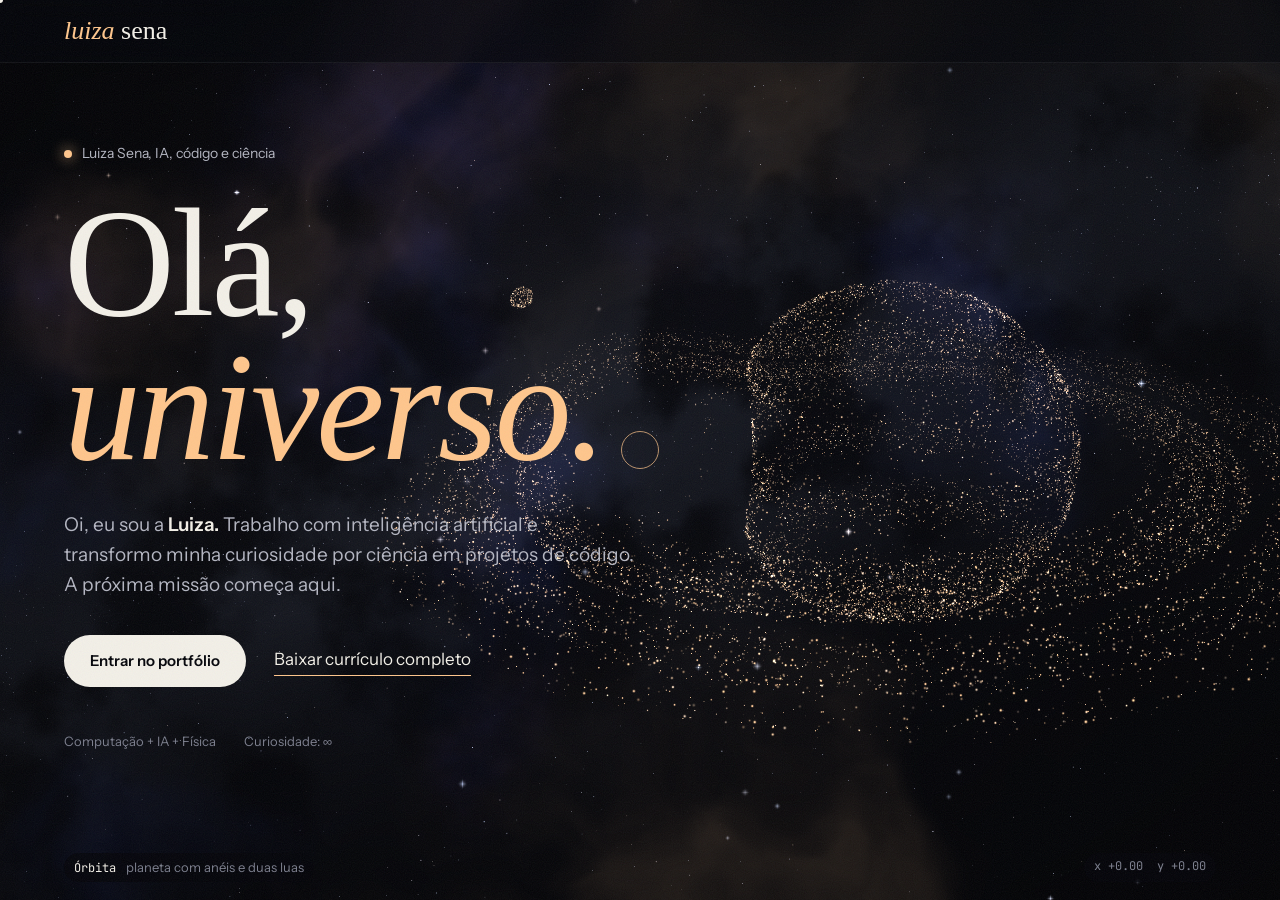
==== commit 1430a596: "Portfólio: página inicial, céu sideral e figuras mais detalhadas - Volta a página inicial (entrar no" ====
--- a/index.html
+++ b/index.html
@@ -12,271 +12,44 @@
   <title>Luiza Sena | IA, código e ciência</title>
   <link rel="icon" href="assets/favicon.svg" type="image/svg+xml">
   <link rel="preload" href="assets/fonts/instrument-serif-latin-400-normal.woff2" as="font" type="font/woff2" crossorigin>
-  <link rel="stylesheet" href="assets/cosmos.css?v=1">
-  <script defer src="assets/cosmos.js?v=1"></script>
+  <link rel="stylesheet" href="assets/cosmos.css?v=2">
+  <!-- Links antigos com âncora (ex.: /#projetos) seguem direto para o portfólio. -->
+  <script>if (location.hash.length > 1) location.replace('portfolio.html' + location.hash);</script>
+  <script defer src="assets/cosmos.js?v=2"></script>
 </head>
-<body>
+<body data-page="welcome">
 
 <canvas id="cosmos" aria-hidden="true"></canvas>
-<div class="nebula" aria-hidden="true"><i></i><i></i><i></i></div>
 <div class="grain" aria-hidden="true"></div>
 <div class="cursor" aria-hidden="true"><i></i><b></b></div>
-<div class="progress" aria-hidden="true"></div>
-
-<a class="skip" href="#conteudo">Pular para o conteúdo</a>
+<div class="veil" aria-hidden="true"></div>
 
 <header class="top">
-  <a class="wordmark" href="#inicio" aria-label="Luiza Sena, voltar ao início"><em>luiza</em> sena</a>
-  <button class="menu-toggle" aria-expanded="false" aria-controls="menu">Menu</button>
-  <nav id="menu" aria-label="Navegação principal">
-    <a href="#sobre">Sobre</a>
-    <a href="#habilidades">Habilidades</a>
-    <a href="#projetos">Projetos</a>
-    <a href="#trajetoria">Trajetória</a>
-    <a href="#youtube">YouTube</a>
-    <a class="nav-cta" href="#contato">Vamos conversar</a>
-  </nav>
+  <span class="wordmark"><em>luiza</em> sena</span>
 </header>
 
-<!-- Leitura do "instrumento": capítulo atual e posição do cursor. Decorativo. -->
 <div class="hud" aria-hidden="true">
-  <span class="hud-chapter"><b id="hud-n">1</b> de 7 <span id="hud-name">Estrela</span></span>
+  <span class="hud-chapter"><span id="hud-name">Órbita</span><span id="hud-fig"></span></span>
   <span class="hud-data" id="hud-data">x +0.00  y +0.00</span>
 </div>
-<nav class="rail" aria-label="Capítulos da página"></nav>
 
 <main id="conteudo">
-
-<section class="chapter hero" id="inicio" data-name="Estrela">
+<section class="chapter hero welcome" data-name="Órbita" data-fig="planeta com anéis e duas luas">
   <div class="wrap">
     <p class="kicker"><span class="dot"></span>Luiza Sena, IA, código e ciência</p>
     <h1 class="display">
-      <span class="line"><span>Transformo</span></span>
-      <span class="line"><span>curiosidade</span></span>
-      <span class="line it"><span>em código.</span></span>
+      <span class="line"><span>Olá,</span></span>
+      <span class="line it"><span>universo.</span></span>
     </h1>
-    <p class="hero-text">Oi, eu sou a <strong>Luiza.</strong> Transformo curiosidade em código e inteligência artificial em possibilidades. Sempre pronta para a próxima missão.</p>
+    <p class="hero-text">Oi, eu sou a <strong>Luiza.</strong> Trabalho com inteligência artificial e transformo minha curiosidade por ciência em projetos de código. A próxima missão começa aqui.</p>
     <div class="actions">
-      <a class="button" href="#projetos">Explorar missões</a>
+      <a class="button" id="enter" href="portfolio.html">Entrar no portfólio</a>
       <a class="link" href="assets/curriculo-luiza-sena.pdf" download>Baixar currículo completo</a>
     </div>
     <p class="hero-foot"><span>Computação + IA + Física</span><span>Curiosidade: ∞</span></p>
   </div>
-  <p class="hint" aria-hidden="true">Mova o cursor. Clique no vazio. Role para viajar.</p>
 </section>
+</main>
 
-<section class="chapter about" id="sobre" data-name="Galáxia">
-  <div class="wrap about-grid">
-    <div class="about-main">
-      <h2 class="display rv"><span class="line"><span>Mente curiosa.</span></span><span class="line it"><span>Espírito livre.</span></span></h2>
-      <p class="statement" data-words>Gosto de fazer perguntas, entender como as coisas funcionam e transformar esse aprendizado em algo real.</p>
-      <div class="prose rv">
-        <p>Sou engenheira de prompts e treinadora de IA, com experiência prática em avaliação e alinhamento de respostas de grandes modelos de linguagem, anotação de dados e documentação de fluxos técnicos.</p>
-        <p>Curso Ciência da Computação, Inteligência Artificial e Aprendizado de Máquina e Física. Essa combinação alimenta meu interesse por IA para descoberta científica, física computacional e tecnologias que respeitam a privacidade.</p>
-        <p>Fora dos modelos e algoritmos, também tem espaço para animes, café e criação de conteúdo: compartilhar perguntas e descobertas faz parte da minha forma de aprender.</p>
-      </div>
-      <div class="person rv">
-        <img src="assets/luiza.jpeg" width="64" height="64" alt="Foto de Luiza Sena" loading="lazy">
-        <p><strong>Luiza Sena</strong><span>Viçosa, Minas Gerais, Brasil</span></p>
-      </div>
-      <ul class="chips rv" aria-label="O que guia meu trabalho"><li>IA centrada nas pessoas</li><li>Privacidade</li><li>Aprendizado contínuo</li></ul>
-    </div>
-  </div>
-</section>
-
-<section class="chapter skills" id="habilidades" data-name="Gravidade">
-  <div class="wrap">
-    <h2 class="display rv"><span class="line"><span>Técnica</span></span><span class="line it"><span>mais instinto.</span></span></h2>
-    <div class="skill-grid">
-      <article class="glass tilt rv">
-        <p class="label">IA e dados</p>
-        <h3>Dar direção à inteligência.</h3>
-        <p>Design e teste de prompts, avaliação de LLMs, revisão de respostas, anotação de dados e análise de possíveis vieses.</p>
-        <ul class="chips"><li>Prompts</li><li>LLMs</li><li>Qualidade de dados</li></ul>
-      </article>
-      <article class="glass tilt rv">
-        <p class="label">Desenvolvimento</p>
-        <h3>Transformar ideia em interface.</h3>
-        <p>Aplicações web responsivas, programação, documentação e organização de projetos com controle de versão.</p>
-        <ul class="chips"><li>Python</li><li>JavaScript</li><li>HTML e CSS</li><li>Git</li><li>Linux</li></ul>
-      </article>
-      <article class="glass tilt rv">
-        <p class="label">IA local e ciência</p>
-        <h3>Explorar com responsabilidade.</h3>
-        <p>Aplicações locais com LM Studio e foco em privacidade. Estudos em machine learning, física e fundamentos de cibersegurança.</p>
-        <ul class="chips"><li>LM Studio</li><li>Privacidade</li><li>Pensamento científico</li></ul>
-      </article>
-    </div>
-  </div>
-</section>
-
-<section class="chapter projects" id="projetos" data-name="Missões">
-  <div class="hscroll">
-    <div class="hscroll-pin">
-      <div class="hscroll-track">
-        <div class="panel panel-intro">
-          <h2 class="display"><span class="line"><span>Cada projeto,</span></span><span class="line it"><span>uma nova missão.</span></span></h2>
-          <p>Experimentos, descobertas e soluções. Uma seleção do que venho construindo.</p>
-          <p class="panel-hint" aria-hidden="true">Deslize para o lado para ver as missões.</p>
-        </div>
-
-        <article class="panel glass project">
-          <div class="project-art art-star" aria-hidden="true"><i></i><p>Inteligência perto de você.<br><strong>Seus dados também.</strong></p></div>
-          <div class="project-body">
-            <p class="label">Inteligência artificial</p>
-            <h3>Betelgeuse A.I.</h3>
-            <p>Aplicação de IA local e privada que conecta modelos baixados no LM Studio e permite executá-los no computador ou em um servidor próprio. A Betelgeuse foi criada para manter prompts e conversas sob o controle de quem usa, sem depender das grandes plataformas.</p>
-            <ul class="chips"><li>IA local</li><li>LM Studio</li><li>Privacidade por design</li></ul>
-            <a class="link" href="https://github.com/luizasenacafe/Aurora_AI" target="_blank" rel="noopener noreferrer">Explorar o repositório</a>
-          </div>
-        </article>
-
-        <article class="panel glass project">
-          <div class="project-art art-cards" aria-hidden="true"><span>何</span><span>次</span><span>夢</span></div>
-          <div class="project-body">
-            <p class="label">Desenvolvimento web</p>
-            <h3>Random Animes</h3>
-            <p>Uma aplicação para descobrir animes e mangás, com filtros por gênero e modos de navegação separados. Para a eterna dúvida: o que assistir agora?</p>
-            <ul class="chips"><li>HTML</li><li>CSS</li><li>JavaScript</li></ul>
-            <a class="link" href="https://luizasenacafe.github.io/random_animes/" target="_blank" rel="noopener noreferrer">Visitar o projeto</a>
-          </div>
-        </article>
-
-        <article class="panel glass project">
-          <div class="project-art art-orbit" aria-hidden="true"><i></i><i></i><i></i></div>
-          <div class="project-body">
-            <p class="label">Desenvolvimento web</p>
-            <h3>Este cantinho na internet</h3>
-            <p>Meu portfólio pessoal: projetos, trajetória e interesses em um espaço que também tem a minha personalidade.</p>
-            <a class="link" href="https://github.com/luizasenacafe/luizasenacafe.github.io" target="_blank" rel="noopener noreferrer">Ver como foi feito</a>
-          </div>
-        </article>
-      </div>
-    </div>
-  </div>
-</section>
-
-<section class="chapter journey" id="trajetoria" data-name="Hélice">
-  <div class="wrap">
-    <h2 class="display rv"><span class="line"><span>A próxima fase</span></span><span class="line it"><span>começa agora.</span></span></h2>
-    <p class="section-note rv">Aprender, colocar em prática, refinar. E começar a próxima fase.</p>
-
-    <div class="journey-grid">
-      <div>
-        <h3 class="sub rv">Onde venho contribuindo</h3>
-        <ol class="timeline">
-          <li>
-            <p class="when">Abril de 2026 até hoje, remoto</p>
-            <h4>Engenheira de Prompts</h4>
-            <p class="where">Outlier AI</p>
-            <p>Criação, teste e avaliação de prompts para grandes modelos de linguagem. Revisão de respostas, identificação de falhas e documentação de critérios de avaliação.</p>
-          </li>
-          <li>
-            <p class="when">2025 a 2026, remoto</p>
-            <h4>Analista de Dados e Treinadora de IA</h4>
-            <p class="where">RWS Group</p>
-            <p>Análise e anotação de dados, avaliação de qualidade e possíveis vieses em respostas de IA, além de feedback e documentação para treinamento de modelos.</p>
-          </li>
-          <li>
-            <p class="when">2024 a 2025, freelancer</p>
-            <h4>Desenvolvedora Web</h4>
-            <p class="where">Projeto para uma profissional de Psicologia</p>
-            <p>Planejamento, desenvolvimento e publicação de um site profissional responsivo, do conceito ao lançamento. Gestão e otimização do Perfil da Empresa no Google.</p>
-          </li>
-        </ol>
-      </div>
-      <div>
-        <h3 class="sub rv">O que sigo aprendendo</h3>
-        <article class="glass study rv">
-          <p class="when">Bacharelado, em andamento</p>
-          <h4>Ciência da Computação</h4>
-          <p>UNINTER, 2º ano</p>
-          <p class="small">Conclusão prevista: 2030</p>
-        </article>
-        <article class="glass study rv">
-          <p class="when">Tecnólogo, em andamento</p>
-          <h4>Inteligência Artificial e Aprendizado de Máquina</h4>
-          <p>UNIASSELVI</p>
-          <p class="small">Conclusão prevista: 1º semestre de 2029</p>
-        </article>
-        <article class="glass study rv">
-          <p class="when">Licenciatura, em andamento</p>
-          <h4>Física</h4>
-          <p>Unicesumar</p>
-          <p class="small">Conclusão prevista: 2º semestre de 2030</p>
-        </article>
-        <div class="languages rv">
-          <h4>Palavras também conectam.</h4>
-          <p>Português nativo, inglês intermediário, espanhol básico.</p>
-        </div>
-      </div>
-    </div>
-
-    <h3 class="sub rv">Mais algumas peças dessa jornada: certificações e cursos</h3>
-    <div class="cert-grid">
-      <article class="glass rv"><p class="when">107 horas, 2026</p><h4>AI Specialist</h4><p>Santander Digital Immersion: Alura, FIAP, PM3 e StartSe</p></article>
-      <article class="glass rv"><p class="when">Cisco Networking Academy</p><h4>Introdução à Cibersegurança</h4><p>Selo digital verificado</p></article>
-      <article class="glass rv"><p class="when">20 horas, 2026</p><h4>Python: Programação Orientada a Objetos para Iniciantes</h4><p>Extensão universitária, UNINTER</p></article>
-      <article class="glass rv"><p class="when">40 horas, 2026</p><h4>Letramento Digital: Introdução Profissional</h4><p>SENAI-MG</p></article>
-    </div>
-  </div>
-</section>
-
-<section class="chapter channel" id="youtube" data-name="Sinal">
-  <div class="wrap">
-    <h2 class="display rv"><span class="line"><span>Ciência, games</span></span><span class="line it"><span>e um pouco de caos.</span></span></h2>
-    <div class="channel-intro rv">
-      <div>
-        <h3>Luizométrico</h3>
-        <p class="when">YouTube, @shinnnji22</p>
-      </div>
-      <p>No meu canal, matemática e física encontram os games e o humor. Tem relatividade enquanto jogo Minecraft, limites explicados de um jeito descontraído e até uma lista da UNICAMP no meio de uma batalha contra o Sans, de Undertale. Um espaço para explorar ideias e aprender junto, sem perder a diversão.</p>
-      <a class="button" href="https://www.youtube.com/@shinnnji22" target="_blank" rel="noopener noreferrer">Conhecer o canal</a>
-    </div>
-    <div class="video-grid">
-      <a class="video tilt rv" href="https://www.youtube.com/watch?v=ZzKhgfQUWh8" target="_blank" rel="noopener noreferrer">
-        <span class="thumb"><img src="https://i.ytimg.com/vi/ZzKhgfQUWh8/hqdefault.jpg" width="480" height="360" alt="" loading="lazy"></span>
-        <span class="video-title">lutando contra o Sans (Undertale) MAS eu tô fazendo uma lista da UNICAMP</span>
-      </a>
-      <a class="video tilt rv" href="https://www.youtube.com/watch?v=6Ul7VxnznYo" target="_blank" rel="noopener noreferrer">
-        <span class="thumb"><img src="https://i.ytimg.com/vi/6Ul7VxnznYo/hqdefault.jpg" width="480" height="360" alt="" loading="lazy"></span>
-        <span class="video-title">a teoria da relatividade mas eu to jogando Minecraft</span>
-      </a>
-      <a class="video tilt rv" href="https://www.youtube.com/watch?v=N7-oThNTtPM" target="_blank" rel="noopener noreferrer">
-        <span class="thumb"><img src="https://i.ytimg.com/vi/N7-oThNTtPM/hqdefault.jpg" width="480" height="360" alt="" loading="lazy"></span>
-        <span class="video-title">resolvendo um desafio matematico de madrugada pq to sem nada pra fazer</span>
-      </a>
-    </div>
-  </div>
-</section>
-
-<section class="chapter contact" id="contato" data-name="Horizonte">
-  <div class="wrap">
-    <blockquote class="creed rv">
-      <p class="display"><span class="line"><span>Proteger o que importa.</span></span><span class="line it"><span>Criar o que vem depois.</span></span></p>
-      <footer>Por trás da estética, o de sempre: curiosidade científica, cuidado com os dados e liberdade para experimentar. <a class="link" href="https://github.com/luizasenacafe" target="_blank" rel="noopener noreferrer">Acompanhe minhas próximas missões no GitHub</a></footer>
-    </blockquote>
-
-    <div class="contact-block">
-      <h2 class="display rv"><span class="line"><span>Vamos criar</span></span><span class="line it"><span>algo incrível?</span></span></h2>
-      <p class="rv">Sobre inteligência artificial, desenvolvimento, ciência ou uma boa recomendação de anime. Coisas boas também se constroem em equipe.</p>
-      <a class="email rv" href="mailto:luiizan12@gmail.com">luiizan12@gmail.com</a>
-      <div class="contact-links rv">
-        <a href="https://www.linkedin.com/in/luiza-sena-5645913a7/" target="_blank" rel="noopener noreferrer">LinkedIn</a>
-        <a href="https://github.com/luizasenacafe" target="_blank" rel="noopener noreferrer">GitHub</a>
-        <a href="https://www.youtube.com/@shinnnji22" target="_blank" rel="noopener noreferrer">YouTube</a>
-        <button id="copy-email" type="button">Copiar e-mail</button>
-      </div>
-      <p id="copy-status" role="status"></p>
-    </div>
-  </div>
-  <footer class="site-foot wrap">
-    <p>Feito com curiosidade, café e noites em claro.</p>
-    <p>© 2026 Luiza Sena</p>
-    <a class="link" href="#inicio">Voltar ao topo</a>
-  </footer>
-</section>
-
-</main>
 </body>
 </html>
--- a/assets/cosmos.css
+++ b/assets/cosmos.css
@@ -1,6 +1,6 @@
 /* Portfólio de Luiza Sena.
-   Um fundo fixo de partículas (canvas, em cosmos.js) carrega o espetáculo;
-   o conteúdo por cima fica quieto de propósito. A cor de destaque (--accent)
+   O céu (nebulosa, estrelas e a figura de partículas) é desenhado no canvas
+   por cosmos.js; o conteúdo por cima fica quieto de propósito. A cor de destaque (--accent)
    é reescrita pelo JS a cada capítulo, do vermelho de uma supergigante ao
    azul de uma estrela quente. */
 
@@ -61,20 +61,6 @@
 /* ---------- camadas de fundo ---------- */
 #cosmos { position: fixed; inset: 0; width: 100%; height: 100%; z-index: 0; display: block; }
 .no-gl #cosmos { display: none; }
-.nebula { position: fixed; inset: -20%; z-index: 1; pointer-events: none; mix-blend-mode: screen; }
-.nebula i {
-  position: absolute;
-  width: 62vmax;
-  height: 62vmax;
-  border-radius: 50%;
-  background: radial-gradient(closest-side, var(--accent), transparent 72%);
-  opacity: .13;
-  /* --mx/--my vêm do cursor (de -1 a 1); cada nuvem tem a sua profundidade */
-  transform: translate3d(calc(var(--mx, 0) * var(--d) * 1px), calc(var(--my, 0) * var(--d) * 1px), 0);
-}
-.nebula i:nth-child(1) { --d: -70; right: 0; top: 4%; }
-.nebula i:nth-child(2) { --d: 120; left: 2%; bottom: 0; opacity: .08; filter: hue-rotate(70deg); }
-.nebula i:nth-child(3) { --d: -190; left: 38%; top: 34%; width: 34vmax; height: 34vmax; opacity: .07; filter: hue-rotate(-50deg); }
 .grain {
   position: fixed;
   inset: 0;
@@ -84,6 +70,29 @@
   background-image: url("data:image/svg+xml,%3Csvg xmlns='http://www.w3.org/2000/svg' width='180' height='180'%3E%3Cfilter id='n'%3E%3CfeTurbulence type='fractalNoise' baseFrequency='.9' numOctaves='2' stitchTiles='stitch'/%3E%3C/filter%3E%3Crect width='180' height='180' filter='url(%23n)'/%3E%3C/svg%3E");
 }
 .progress { position: fixed; left: 0; top: 0; z-index: 70; height: 2px; width: 100%; background: var(--accent); transform-origin: 0 50%; transform: scaleX(var(--prog, 0)); }
+
+/* estrela cadente: um risco curto que cruza o céu e some */
+.meteor {
+  position: fixed;
+  z-index: 1;
+  width: 150px;
+  height: 1px;
+  pointer-events: none;
+  background: linear-gradient(90deg, transparent, rgb(255 255 255 / .9));
+  rotate: 152deg;
+  transform-origin: 100% 50%;
+  animation: meteor 1s ease-out forwards;
+}
+@keyframes meteor {
+  from { opacity: 0; translate: 0 0; scale: .2 1; }
+  15% { opacity: 1; }
+  to { opacity: 0; translate: -34vw 18vw; scale: 1 1; }
+}
+
+/* véu que escurece a página inicial durante o salto para o portfólio */
+.veil { position: fixed; inset: 0; z-index: 95; background: #000; opacity: 0; pointer-events: none; transition: opacity .35s .6s; }
+.leaving .veil { opacity: 1; }
+.leaving main, .leaving .top, .leaving .hud { opacity: 0; transition: opacity .35s; }
 
 /* cursor próprio, só com mouse e JS ativos */
 .cursor { display: none; }
@@ -122,6 +131,9 @@
 .hud b { color: var(--accent); font-weight: 400; }
 .hud > span { padding: 5px 10px; border-radius: 999px; background: rgb(4 5 10 / .78); }
 .hud #hud-name { margin-left: 10px; color: var(--ink); }
+.hud #hud-name:first-child { margin-left: 0; }
+.hud #hud-fig { margin-left: 10px; font-family: var(--sans); font-size: 13px; }
+.hud #hud-fig:empty { display: none; }
 .hud-data { white-space: pre; }
 .rail { position: fixed; right: 18px; top: 50%; z-index: 50; display: flex; flex-direction: column; gap: 14px; translate: 0 -50%; }
 .rail a { position: relative; display: block; width: 10px; height: 10px; border: 1px solid var(--dim); border-radius: 50%; transition: background .3s, border-color .3s, scale .3s; }
@@ -180,6 +192,10 @@
 .hint { position: absolute; left: 50%; bottom: 26px; translate: -50% 0; font-size: 13px; color: var(--dim); white-space: nowrap; opacity: calc(1 - var(--hp, 0) * 4); }
 .js .hero .kicker, .js .hero .hero-text, .js .hero .actions, .js .hero .hero-foot, .js .hint { transition: opacity 1.2s .5s; }
 .js:not(.ready) .hero .kicker, .js:not(.ready) .hero .hero-text, .js:not(.ready) .hero .actions, .js:not(.ready) .hero .hero-foot, .js:not(.ready) .hint { opacity: 0; }
+
+/* página inicial: um ecrã só, sem rolagem */
+.welcome { min-height: 100svh; }
+.welcome .display { font-size: min(clamp(64px, 12vw, 190px), 22vh); }
 
 /* ---------- 2. sobre ---------- */
 .about-grid { display: flex; justify-content: flex-end; }
@@ -291,7 +307,7 @@
 }
 @media (max-width: 760px) {
   body { font-size: 16px; }
-  .rail, .hud-data { display: none; }
+  .rail, .hud-data, .hud #hud-fig { display: none; }
   .menu-toggle { display: block; position: relative; z-index: 2; }
   .top nav { position: fixed; inset: 0; flex-direction: column; justify-content: center; gap: 22px; background: rgb(4 5 10 / .96); font: 400 34px/1 var(--serif); opacity: 0; visibility: hidden; transition: opacity .3s, visibility .3s; }
   .top nav.open { opacity: 1; visibility: visible; }
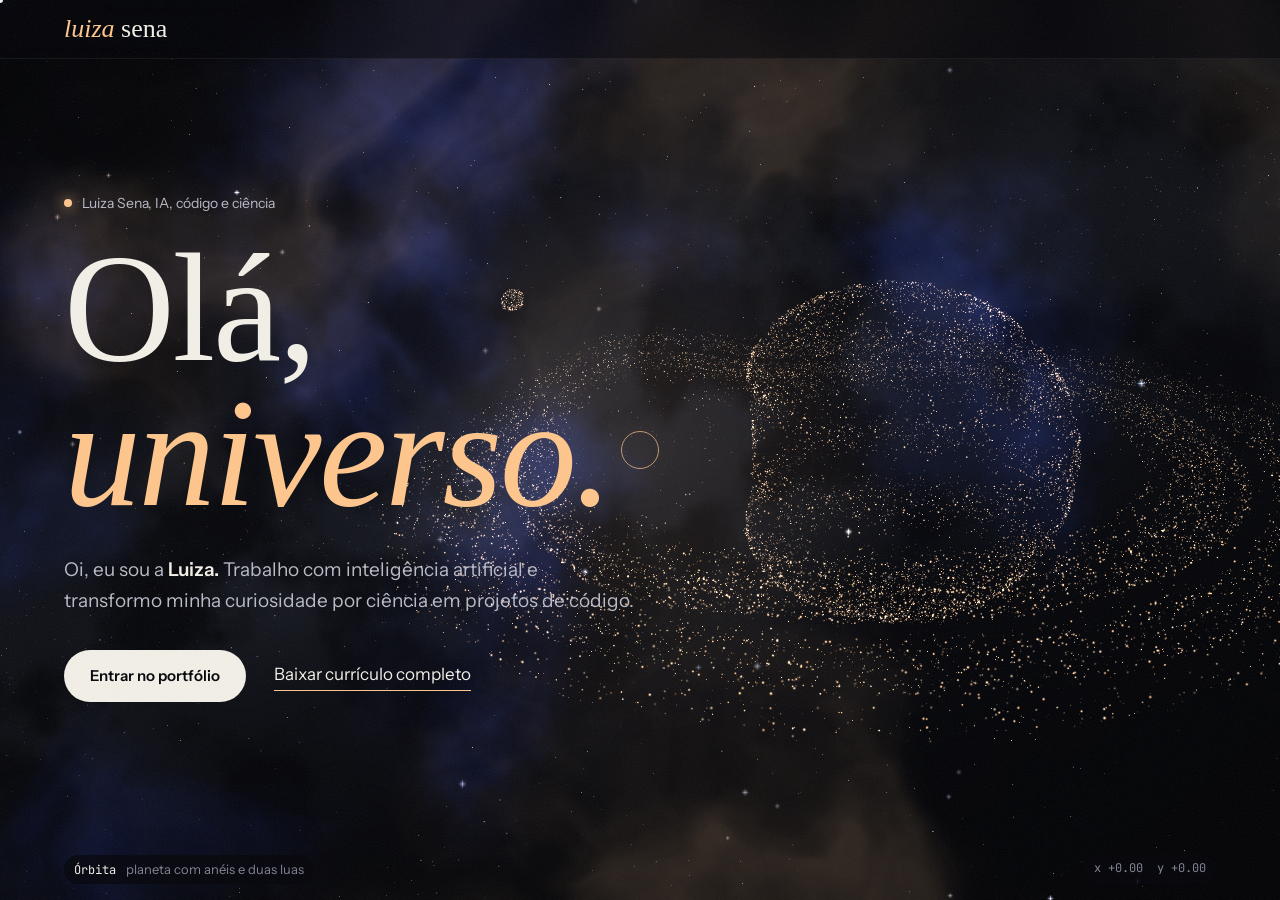
==== commit 60395e2d: "Portfólio: menu em sistema solar, fórmulas, estrada e mais efeitos de rolagem - A abertura do portfó" ====
--- a/index.html
+++ b/index.html
@@ -12,15 +12,16 @@
   <title>Luiza Sena | IA, código e ciência</title>
   <link rel="icon" href="assets/favicon.svg" type="image/svg+xml">
   <link rel="preload" href="assets/fonts/instrument-serif-latin-400-normal.woff2" as="font" type="font/woff2" crossorigin>
-  <link rel="stylesheet" href="assets/cosmos.css?v=2">
+  <link rel="stylesheet" href="assets/cosmos.css?v=3">
   <!-- Links antigos com âncora (ex.: /#projetos) seguem direto para o portfólio. -->
   <script>if (location.hash.length > 1) location.replace('portfolio.html' + location.hash);</script>
-  <script defer src="assets/cosmos.js?v=2"></script>
+  <script defer src="assets/cosmos.js?v=3"></script>
 </head>
 <body data-page="welcome">
 
 <canvas id="cosmos" aria-hidden="true"></canvas>
 <div class="grain" aria-hidden="true"></div>
+<div class="cursor-glow" aria-hidden="true"></div>
 <div class="cursor" aria-hidden="true"><i></i><b></b></div>
 <div class="veil" aria-hidden="true"></div>
 
@@ -41,12 +42,11 @@
       <span class="line"><span>Olá,</span></span>
       <span class="line it"><span>universo.</span></span>
     </h1>
-    <p class="hero-text">Oi, eu sou a <strong>Luiza.</strong> Trabalho com inteligência artificial e transformo minha curiosidade por ciência em projetos de código. A próxima missão começa aqui.</p>
+    <p class="hero-text">Oi, eu sou a <strong>Luiza.</strong> Trabalho com inteligência artificial e transformo minha curiosidade por ciência em projetos de código.</p>
     <div class="actions">
       <a class="button" id="enter" href="portfolio.html">Entrar no portfólio</a>
       <a class="link" href="assets/curriculo-luiza-sena.pdf" download>Baixar currículo completo</a>
     </div>
-    <p class="hero-foot"><span>Computação + IA + Física</span><span>Curiosidade: ∞</span></p>
   </div>
 </section>
 </main>
--- a/assets/cosmos.css
+++ b/assets/cosmos.css
@@ -1,8 +1,12 @@
 /* Portfólio de Luiza Sena.
-   O céu (nebulosa, estrelas e a figura de partículas) é desenhado no canvas
-   por cosmos.js; o conteúdo por cima fica quieto de propósito. A cor de destaque (--accent)
-   é reescrita pelo JS a cada capítulo, do vermelho de uma supergigante ao
-   azul de uma estrela quente. */
+   O céu (nebulosa, estrelas e a figura de partículas) é desenhado no canvas por
+   cosmos.js. A cor de destaque (--accent) é reescrita pelo JS a cada seção,
+   seguindo a cor do planeta que a representa.
+
+   Efeitos ligados à rolagem usam variáveis que o JS atualiza a cada quadro:
+     --e    0 a 1, o quanto um bloco já "entrou" na tela
+     --vel  velocidade da rolagem, com sinal (inclina e separa as cores dos títulos)
+   Sem JS, todas valem o estado final e a página fica estática e legível. */
 
 @font-face { font-family: 'Instrument Serif'; src: url(fonts/instrument-serif-latin-400-normal.woff2) format('woff2'); font-weight: 400; font-style: normal; font-display: swap; }
 @font-face { font-family: 'Instrument Serif'; src: url(fonts/instrument-serif-latin-400-italic.woff2) format('woff2'); font-weight: 400; font-style: italic; font-display: swap; }
@@ -14,14 +18,15 @@
 :root {
   --bg: #04050a;
   --ink: #f3f0e8;
-  --text: #b4b6c2;
-  --dim: #7b7e8d;
+  --text: #b9bbc7;
+  --dim: #7f8291;
   --line: rgb(255 255 255 / .13);
   --glass: rgb(9 10 18 / .62);
-  --accent: rgb(255 107 61);
+  --accent: rgb(255 176 72);
   --serif: 'Instrument Serif', 'Iowan Old Style', Georgia, serif;
   --sans: 'Instrument Sans', 'Helvetica Neue', Arial, sans-serif;
   --mono: 'JetBrains Mono', ui-monospace, Menlo, Consolas, monospace;
+  --math: 'STIX Two Text', 'Cambria Math', Cambria, Georgia, 'Times New Roman', serif;
   --gutter: clamp(20px, 5vw, 72px);
 }
 
@@ -42,23 +47,23 @@
   inset: 0;
   z-index: -1;
   background:
-    radial-gradient(60vmax 60vmax at 78% 30%, rgb(255 107 61 / .16), transparent 60%),
-    radial-gradient(50vmax 50vmax at 10% 90%, rgb(125 140 255 / .12), transparent 60%),
+    radial-gradient(60vmax 60vmax at 78% 30%, rgb(255 140 60 / .16), transparent 60%),
+    radial-gradient(50vmax 50vmax at 10% 90%, rgb(110 130 255 / .14), transparent 60%),
     var(--bg);
 }
 a { color: inherit; text-decoration: none; }
 button { font: inherit; color: inherit; cursor: pointer; }
 img { display: block; max-width: 100%; }
 ul, ol { margin: 0; padding: 0; list-style: none; }
-h1, h2, h3, h4, p, blockquote { margin: 0; }
+h1, h2, h3, h4, p { margin: 0; }
 strong { color: var(--ink); font-weight: 600; }
 ::selection { background: var(--accent); color: #04050a; }
 a:focus-visible, button:focus-visible { outline: 2px solid var(--accent); outline-offset: 4px; border-radius: 2px; }
-
+.sr-only { position: absolute; width: 1px; height: 1px; overflow: hidden; clip-path: inset(50%); white-space: nowrap; }
 .skip { position: fixed; left: 16px; top: -60px; z-index: 200; padding: 10px 16px; background: var(--ink); color: #04050a; border-radius: 4px; }
 .skip:focus { top: 16px; }
 
-/* ---------- camadas de fundo ---------- */
+/* ---------- camadas fixas ---------- */
 #cosmos { position: fixed; inset: 0; width: 100%; height: 100%; z-index: 0; display: block; }
 .no-gl #cosmos { display: none; }
 .grain {
@@ -69,39 +74,35 @@
   opacity: .07;
   background-image: url("data:image/svg+xml,%3Csvg xmlns='http://www.w3.org/2000/svg' width='180' height='180'%3E%3Cfilter id='n'%3E%3CfeTurbulence type='fractalNoise' baseFrequency='.9' numOctaves='2' stitchTiles='stitch'/%3E%3C/filter%3E%3Crect width='180' height='180' filter='url(%23n)'/%3E%3C/svg%3E");
 }
-.progress { position: fixed; left: 0; top: 0; z-index: 70; height: 2px; width: 100%; background: var(--accent); transform-origin: 0 50%; transform: scaleX(var(--prog, 0)); }
+.progress { position: fixed; left: 0; top: 0; z-index: 70; height: 2px; width: 100%; background: var(--accent); box-shadow: 0 0 12px var(--accent); transform-origin: 0 50%; transform: scaleX(var(--prog, 0)); }
 
 /* estrela cadente: um risco curto que cruza o céu e some */
-.meteor {
-  position: fixed;
-  z-index: 1;
-  width: 150px;
-  height: 1px;
-  pointer-events: none;
-  background: linear-gradient(90deg, transparent, rgb(255 255 255 / .9));
-  rotate: 152deg;
-  transform-origin: 100% 50%;
-  animation: meteor 1s ease-out forwards;
-}
+.meteor { position: fixed; z-index: 1; width: 170px; height: 1px; pointer-events: none; background: linear-gradient(90deg, transparent, rgb(255 255 255 / .95)); rotate: 152deg; transform-origin: 100% 50%; animation: meteor 1s ease-out forwards; }
 @keyframes meteor {
   from { opacity: 0; translate: 0 0; scale: .2 1; }
   15% { opacity: 1; }
   to { opacity: 0; translate: -34vw 18vw; scale: 1 1; }
 }
 
-/* véu que escurece a página inicial durante o salto para o portfólio */
+/* página inicial: véu que escurece durante o salto para o portfólio */
 .veil { position: fixed; inset: 0; z-index: 95; background: #000; opacity: 0; pointer-events: none; transition: opacity .35s .6s; }
 .leaving .veil { opacity: 1; }
 .leaving main, .leaving .top, .leaving .hud { opacity: 0; transition: opacity .35s; }
 
-/* cursor próprio, só com mouse e JS ativos */
-.cursor { display: none; }
+/* viagem entre seções: um círculo na cor do planeta de destino cobre a tela e depois se dissolve */
+.wipe { position: fixed; inset: 0; z-index: 96; pointer-events: none; clip-path: circle(0 at var(--x, 50%) var(--y, 50%)); background: radial-gradient(circle at var(--x, 50%) var(--y, 50%), var(--wipe, #fff) 0, #0a0b16 62%, #04050a 100%); }
+.wipe.in { clip-path: circle(150vmax at var(--x, 50%) var(--y, 50%)); transition: clip-path .62s cubic-bezier(.7, 0, .3, 1); }
+.wipe.out { clip-path: circle(150vmax at var(--x, 50%) var(--y, 50%)); opacity: 0; transition: opacity .7s; }
+
+/* cursor próprio e halo de luz, só com mouse e JS ativos */
+.cursor, .cursor-glow { display: none; }
 .has-cursor .cursor { display: block; position: fixed; left: 0; top: 0; z-index: 100; pointer-events: none; }
 .cursor i, .cursor b { position: absolute; left: 0; top: 0; border-radius: 50%; translate: -50% -50%; }
 .cursor i { width: 6px; height: 6px; background: var(--ink); }
 .cursor b { width: 38px; height: 38px; border: 1px solid var(--accent); opacity: .7; transition: width .25s, height .25s, opacity .25s, background .25s; }
 .cursor.on-link b { width: 64px; height: 64px; opacity: 1; background: rgb(255 255 255 / .06); }
 .has-cursor, .has-cursor a, .has-cursor button { cursor: none; }
+.has-cursor .cursor-glow { display: block; position: fixed; left: 0; top: 0; z-index: 1; width: 560px; height: 560px; margin: -280px 0 0 -280px; border-radius: 50%; pointer-events: none; background: radial-gradient(closest-side, var(--accent), transparent); opacity: .11; mix-blend-mode: screen; }
 
 /* ---------- navegação e leitura ---------- */
 .top {
@@ -112,123 +113,188 @@
   justify-content: space-between;
   align-items: center;
   gap: 16px;
-  padding: 18px var(--gutter);
-  background: rgb(4 5 10 / .6);
+  padding: 16px var(--gutter);
+  background: rgb(4 5 10 / .55);
   backdrop-filter: blur(14px);
   -webkit-backdrop-filter: blur(14px);
   border-bottom: 1px solid rgb(255 255 255 / .06);
 }
 .wordmark { font: 400 26px/1 var(--serif); color: var(--ink); }
 .wordmark em { color: var(--accent); }
-.top nav { display: flex; align-items: center; gap: clamp(14px, 2.2vw, 30px); font-size: 14px; }
+.top nav { display: flex; align-items: center; gap: clamp(12px, 2.2vw, 26px); font-size: 14px; }
 .top nav a { color: var(--text); transition: color .2s; }
 .top nav a:hover { color: var(--ink); }
 .top nav .nav-cta { padding: 8px 16px; border: 1px solid var(--line); border-radius: 999px; color: var(--ink); }
 .top nav .nav-cta:hover { border-color: var(--accent); }
-.menu-toggle { display: none; padding: 8px 16px; border: 1px solid var(--line); border-radius: 999px; background: rgb(4 5 10 / .6); font-size: 14px; }
-
-.hud { position: fixed; left: var(--gutter); right: var(--gutter); bottom: 18px; z-index: 50; display: flex; justify-content: space-between; gap: 16px; pointer-events: none; font: 400 12px/1.4 var(--mono); color: var(--dim); }
+
+.hud { position: fixed; left: var(--gutter); right: var(--gutter); bottom: 16px; z-index: 50; display: flex; justify-content: space-between; gap: 16px; pointer-events: none; font: 400 12px/1.4 var(--mono); color: var(--dim); }
+.hud > span { padding: 5px 10px; border-radius: 999px; background: rgb(4 5 10 / .78); }
 .hud b { color: var(--accent); font-weight: 400; }
-.hud > span { padding: 5px 10px; border-radius: 999px; background: rgb(4 5 10 / .78); }
 .hud #hud-name { margin-left: 10px; color: var(--ink); }
 .hud #hud-name:first-child { margin-left: 0; }
 .hud #hud-fig { margin-left: 10px; font-family: var(--sans); font-size: 13px; }
 .hud #hud-fig:empty { display: none; }
 .hud-data { white-space: pre; }
-.rail { position: fixed; right: 18px; top: 50%; z-index: 50; display: flex; flex-direction: column; gap: 14px; translate: 0 -50%; }
+.rail { position: fixed; right: 18px; top: 50%; z-index: 50; display: flex; flex-direction: column; gap: 13px; translate: 0 -50%; }
 .rail a { position: relative; display: block; width: 10px; height: 10px; border: 1px solid var(--dim); border-radius: 50%; transition: background .3s, border-color .3s, scale .3s; }
-.rail a.active { background: var(--accent); border-color: var(--accent); scale: 1.3; }
+.rail a.active { background: var(--accent); border-color: var(--accent); scale: 1.35; box-shadow: 0 0 12px var(--accent); }
 .rail a span { position: absolute; right: 22px; top: 50%; translate: 0 -50%; padding: 3px 8px; border-radius: 4px; background: rgb(4 5 10 / .85); font-size: 12px; color: var(--ink); white-space: nowrap; opacity: 0; pointer-events: none; transition: opacity .2s; }
 .rail a:hover span, .rail a:focus-visible span { opacity: 1; }
 
 /* ---------- base das seções ---------- */
 main { position: relative; z-index: 2; }
-.wrap { width: min(1180px, 100% - 2 * var(--gutter)); margin-inline: auto; }
+.wrap { position: relative; width: min(1180px, 100% - 2 * var(--gutter)); margin-inline: auto; }
 .chapter { position: relative; padding-block: clamp(96px, 16vh, 180px); }
-
-.display { font: 400 clamp(46px, 8.2vw, 124px)/.94 var(--serif); letter-spacing: -.015em; color: var(--ink); text-wrap: balance; }
+/* a figura fica de um lado e o conteúdo do outro */
+.side-l .col { width: min(640px, 100%); }
+.side-r .col { width: min(640px, 100%); margin-left: auto; }
+
+.glass { background: var(--glass); border: 1px solid var(--line); border-radius: 18px; backdrop-filter: blur(14px); -webkit-backdrop-filter: blur(14px); }
+.chips { display: flex; flex-wrap: wrap; gap: 8px; margin-top: 18px; }
+.chips li { padding: 4px 12px; border: 1px solid var(--line); border-radius: 999px; font-size: 13px; color: var(--ink); background: rgb(255 255 255 / .03); }
+.label, .when { font-size: 13px; color: var(--accent); }
+.when { color: var(--dim); }
+.small { font-size: 14px; color: var(--dim); }
+h3 { font: 400 clamp(24px, 2.4vw, 32px)/1.12 var(--serif); color: var(--ink); }
+
+.button { display: inline-block; padding: 14px 26px; border-radius: 999px; background: var(--ink); color: #04050a; font-weight: 600; font-size: 15px; transition: background .25s, scale .25s, box-shadow .25s; }
+.button:hover { background: var(--accent); scale: 1.05; box-shadow: 0 0 34px var(--accent); }
+.link { color: var(--ink); background: linear-gradient(var(--accent), var(--accent)) 0 100% / 100% 1px no-repeat; padding-bottom: 3px; transition: background-size .3s, color .3s; }
+.link:hover { background-size: 100% 100%; color: #04050a; }
+.actions { display: flex; flex-wrap: wrap; align-items: center; gap: 16px 28px; margin-top: 34px; }
+.kicker { display: flex; align-items: center; gap: 10px; font-size: 14px; color: var(--text); }
+.dot { width: 8px; height: 8px; border-radius: 50%; background: var(--accent); box-shadow: 0 0 14px var(--accent); }
+
+/* ---------- blocos que entram com a rolagem ---------- */
+/* --side: -1 entra pela esquerda, 1 pela direita, 0 de baixo. --rx/--ry: inclinação pelo cursor. */
+.fx {
+  opacity: var(--e, 1);
+  transform:
+    perspective(1100px)
+    translate3d(calc((1 - var(--e, 1)) * var(--side, 0) * 130px), calc((1 - var(--e, 1)) * 100px), 0)
+    rotateX(calc((1 - var(--e, 1)) * 28deg + var(--ry, 0) * -7deg))
+    rotateY(calc((1 - var(--e, 1)) * var(--side, 0) * -34deg + var(--rx, 0) * 9deg))
+    skewY(calc(var(--vel, 0) * 1.6deg));
+  transform-origin: 50% 100%;
+}
+.tilt:hover { border-color: var(--accent); }
+/* durante a medição das posições, os efeitos saem do caminho */
+.measuring .fx, .measuring .fm { transform: none !important; }
+
+/* cabeçalho de seção: o planeta e o nome */
+.head { display: flex; align-items: center; gap: clamp(18px, 3vw, 40px); margin-bottom: clamp(30px, 6vh, 64px); }
+.head-sub { font: 400 13px/1 var(--mono); color: var(--accent); margin-bottom: 8px; }
+.title {
+  font: 400 clamp(40px, 6.6vw, 96px)/.95 var(--serif);
+  letter-spacing: -.02em;
+  white-space: nowrap;
+  color: var(--ink);
+  /* ao rolar depressa, as cores do título se separam */
+  text-shadow: calc(var(--vel, 0) * 12px) 0 rgb(255 40 100 / .6), calc(var(--vel, 0) * -12px) 0 rgb(40 210 255 / .6);
+}
+.title .ch {
+  display: inline-block;
+  opacity: var(--e, 1);
+  transform: translateY(calc((1 - var(--e, 1)) * (50px + var(--i) * 16px))) rotate(calc((1 - var(--e, 1)) * (var(--i) - 3) * 7deg));
+}
+.emblem { display: block; flex: none; --d: clamp(60px, 8.5vw, 110px); transform: translateY(calc((1 - var(--e, 1)) * -90px)) rotate(calc((1 - var(--e, 1)) * -120deg)) scale(calc(.3 + var(--e, 1) * .7)); }
+.emblem:empty { display: none; }
+
+/* ---------- planetas (seleção e emblemas) ---------- */
+.orb { position: relative; display: block; width: var(--d, 44px); height: var(--d, 44px); }
+.ball { position: absolute; inset: 0; border-radius: 50%; overflow: hidden; background: var(--surf, #888); box-shadow: 0 0 calc(var(--d, 44px) * .7) calc(var(--d, 44px) * -.18) var(--glow, #fff); }
+/* textura que desliza: dá a impressão de rotação */
+.ball::before { content: ''; position: absolute; inset: 0 -100% 0 0; background: var(--tex, none); background-size: 50% 100%; animation: planet-spin var(--rot, 26s) linear infinite; }
+/* luz de um lado, sombra do outro */
+.ball::after { content: ''; position: absolute; inset: 0; border-radius: 50%; background: radial-gradient(circle at 30% 26%, rgb(255 255 255 / .42), transparent 36%), radial-gradient(circle at 74% 76%, transparent 26%, rgb(0 0 0 / .86) 80%); }
+@keyframes planet-spin { to { transform: translateX(-50%); } }
+.ring { position: absolute; left: 50%; top: 50%; width: 215%; height: 62%; translate: -50% -50%; rotate: -16deg; border-radius: 50%; border: calc(var(--d, 44px) * .11) solid rgb(236 214 164 / .8); box-shadow: 0 0 0 1px rgb(120 96 60 / .6), inset 0 0 0 1px rgb(120 96 60 / .6); }
+.ring.front { clip-path: inset(50% 0 0 0); }
+
+[data-planet="mercury"] { --surf: #8f8983; --glow: #cfc3b6; --rot: 30s; --tex: radial-gradient(circle at 22% 30%, rgb(0 0 0 / .3) 0 7%, transparent 8%), radial-gradient(circle at 62% 64%, rgb(0 0 0 / .26) 0 10%, transparent 11%), radial-gradient(circle at 80% 24%, rgb(255 255 255 / .16) 0 5%, transparent 6%), radial-gradient(circle at 42% 80%, rgb(0 0 0 / .22) 0 5%, transparent 6%); }
+[data-planet="venus"] { --surf: #d9a253; --glow: #ffcf7a; --rot: 40s; --tex: repeating-linear-gradient(12deg, rgb(255 240 200 / .3) 0 7%, transparent 7% 19%), radial-gradient(ellipse at 40% 60%, rgb(160 80 20 / .35), transparent 50%); }
+[data-planet="earth"] { --surf: #1c66c9; --glow: #62bcff; --rot: 22s; --tex: radial-gradient(ellipse 22% 30% at 26% 42%, #3f9e58 0 96%, transparent), radial-gradient(ellipse 14% 22% at 38% 70%, #4aa45c 0 96%, transparent), radial-gradient(ellipse 26% 20% at 72% 34%, #3a9453 0 96%, transparent), radial-gradient(ellipse 10% 14% at 84% 68%, #58a860 0 96%, transparent), radial-gradient(ellipse 30% 7% at 54% 20%, rgb(255 255 255 / .75) 0 96%, transparent), radial-gradient(ellipse 24% 6% at 20% 84%, rgb(255 255 255 / .6) 0 96%, transparent); }
+[data-planet="mars"] { --surf: #c14e2c; --glow: #ff7048; --rot: 24s; --tex: radial-gradient(ellipse 30% 20% at 30% 56%, rgb(90 30 16 / .6) 0 96%, transparent), radial-gradient(ellipse 18% 26% at 72% 40%, rgb(96 34 18 / .5) 0 96%, transparent), radial-gradient(ellipse 22% 9% at 50% 6%, rgb(255 244 236 / .85) 0 96%, transparent); }
+[data-planet="jupiter"] { --surf: #caa37c; --glow: #ffaa6e; --rot: 14s; --tex: radial-gradient(ellipse 13% 9% at 64% 64%, #b4472a 0 96%, transparent), linear-gradient(#b08158 0 12%, #e8d3b0 12% 24%, #a9683f 24% 34%, #ecdcc0 34% 48%, #b7794a 48% 58%, #e2c79f 58% 72%, #9c6240 72% 82%, #d9bd96 82%); }
+[data-planet="saturn"] { --surf: #d9c18f; --glow: #f0d696; --rot: 16s; --tex: linear-gradient(#cdb07a 0 18%, #ecdcb2 18% 32%, #c9a56c 32% 44%, #e9d6a6 44% 60%, #c2a06a 60% 74%, #dcc594 74%); }
+[data-planet="uranus"] { --surf: #86dcdc; --glow: #78ebe1; --rot: 28s; --tex: linear-gradient(rgb(255 255 255 / .22) 0 20%, transparent 20% 46%, rgb(255 255 255 / .14) 46% 60%, transparent 60%); }
+[data-planet="neptune"] { --surf: #3052d6; --glow: #6e82ff; --rot: 20s; --tex: radial-gradient(ellipse 16% 10% at 36% 44%, rgb(10 20 90 / .7) 0 96%, transparent), radial-gradient(ellipse 24% 4% at 62% 30%, rgb(255 255 255 / .6) 0 96%, transparent), radial-gradient(ellipse 18% 3% at 30% 72%, rgb(255 255 255 / .45) 0 96%, transparent); }
+
+/* ---------- sistema solar (seleção de seções) ---------- */
+.hub { height: 165vh; padding: 0; }
+.hub-pin { position: sticky; top: 0; height: 100vh; height: 100svh; overflow: hidden; }
+.hub-head { position: absolute; left: var(--gutter); top: 96px; z-index: 5; max-width: 22em; opacity: calc(1 - var(--hp, 0) * 2.5); }
+.hub-head h1 { margin: 12px 0 10px; font: 400 clamp(34px, 4.6vw, 64px)/1 var(--serif); color: var(--ink); }
+.hub-head p:last-child { font-size: 15px; }
+/* --hp: quanto da seleção já foi rolado. A câmera mergulha no sistema e ele some. */
+.system { position: absolute; inset: 0; opacity: calc(1 - var(--hp, 0) * 1.5); transform: perspective(1200px) rotateX(calc(var(--my, 0) * 7deg)) rotateY(calc(var(--mx, 0) * 9deg)) scale(calc(1 + var(--hp, 0) * 2.4)); }
+.orbits { position: absolute; inset: 0; width: 100%; height: 100%; overflow: visible; }
+.orbits ellipse { fill: none; stroke: rgb(255 255 255 / .16); stroke-width: 1; stroke-dasharray: 2 7; }
+.sun-rays { position: absolute; left: 50%; top: 50%; width: min(52vmin, 480px); aspect-ratio: 1; translate: -50% -50%; border-radius: 50%; background: repeating-conic-gradient(from 0deg, rgb(255 190 90 / .2) 0 4deg, transparent 4deg 15deg); -webkit-mask-image: radial-gradient(closest-side, transparent 30%, #000 36%, transparent 100%); mask-image: radial-gradient(closest-side, transparent 30%, #000 36%, transparent 100%); animation: spin 60s linear infinite; pointer-events: none; }
+@keyframes spin { to { rotate: 360deg; } }
+.planet { position: absolute; left: 50%; top: 50%; display: grid; justify-items: center; gap: 8px; will-change: transform; --d: calc(var(--size, 40px) * var(--k, 1)); }
+.planet .orb { transition: scale .3s cubic-bezier(.3, 1.6, .5, 1); }
+.planet:hover .orb, .planet:focus-visible .orb { scale: 1.55; }
+.planet-name { padding: 2px 9px; border-radius: 999px; background: rgb(4 5 10 / .7); font-size: 13px; color: var(--ink); white-space: nowrap; transition: background .2s, color .2s; }
+.planet:hover .planet-name, .planet:focus-visible .planet-name { background: var(--ink); color: #04050a; }
+.planet[data-planet="mercury"] { --size: 26px; } .planet[data-planet="venus"] { --size: 36px; } .planet[data-planet="earth"] { --size: 38px; } .planet[data-planet="mars"] { --size: 30px; }
+.planet[data-planet="jupiter"] { --size: 66px; } .planet[data-planet="saturn"] { --size: 52px; } .planet[data-planet="uranus"] { --size: 44px; } .planet[data-planet="neptune"] { --size: 42px; }
+
+/* ---------- fórmulas ao fundo ---------- */
+.fms { position: absolute; inset: 0; pointer-events: none; }
+.fm { position: absolute; font: italic 400 clamp(18px, 2.3vw, 34px)/1.2 var(--math); color: var(--accent); opacity: .5; white-space: nowrap; text-shadow: 0 0 22px var(--accent); will-change: transform, opacity; }
+.fm sub, .fm sup, .ticker sub, .ticker sup { font-size: .62em; }
+
+/* faixa de fórmulas que corre de lado conforme a rolagem */
+.ticker { position: relative; z-index: 2; overflow: hidden; padding-block: clamp(20px, 5vh, 54px); transform: rotate(-2deg) scale(1.04); }
+.ticker-track { display: flex; gap: clamp(40px, 7vw, 110px); width: max-content; font: italic 400 clamp(46px, 8.6vw, 132px)/1 var(--math); white-space: nowrap; color: transparent; -webkit-text-stroke: 1px var(--accent); will-change: transform; }
+.ticker-track span:nth-child(3n) { color: var(--accent); -webkit-text-stroke: 0; opacity: .85; }
+
+/* ---------- página inicial ---------- */
+.display { font: 400 clamp(46px, 8.2vw, 124px)/.94 var(--serif); letter-spacing: -.015em; color: var(--ink); }
 .display .line { display: block; overflow: hidden; padding-bottom: .12em; margin-bottom: -.12em; }
 .display .line > span { display: block; }
 .display .it { font-style: italic; color: var(--accent); }
-h2.display { font-size: clamp(42px, 6.6vw, 100px); margin-bottom: clamp(28px, 5vh, 56px); }
-
-.label, .when { font-size: 13px; color: var(--accent); }
-.when { color: var(--dim); }
-.sub { margin: clamp(40px, 7vh, 72px) 0 22px; font: 400 clamp(24px, 2.6vw, 34px)/1.15 var(--serif); color: var(--ink); }
-.small { font-size: 14px; color: var(--dim); }
-
-.glass { background: var(--glass); border: 1px solid var(--line); border-radius: 18px; backdrop-filter: blur(14px); -webkit-backdrop-filter: blur(14px); }
-.chips { display: flex; flex-wrap: wrap; gap: 8px; margin-top: 18px; }
-.chips li { padding: 4px 12px; border: 1px solid var(--line); border-radius: 999px; font-size: 13px; color: var(--ink); background: rgb(255 255 255 / .03); }
-
-.button { display: inline-block; padding: 14px 26px; border-radius: 999px; background: var(--ink); color: #04050a; font-weight: 600; font-size: 15px; transition: background .25s, scale .25s; }
-.button:hover { background: var(--accent); scale: 1.04; }
-.link { color: var(--ink); background: linear-gradient(var(--accent), var(--accent)) 0 100% / 100% 1px no-repeat; padding-bottom: 3px; transition: background-size .3s, color .3s; }
-.link:hover { background-size: 100% 100%; color: #04050a; }
-.actions { display: flex; flex-wrap: wrap; align-items: center; gap: 16px 28px; margin-top: 34px; }
-
-/* entrada das linhas dos títulos: sobem de dentro da máscara */
-.js .rv { opacity: 0; translate: 0 26px; transition: opacity .9s cubic-bezier(.2, .7, .2, 1), translate .9s cubic-bezier(.2, .7, .2, 1); }
-.js .rv.in { opacity: 1; translate: none; }
-.js .display.rv, .js .rv .display { opacity: 1; translate: none; }
 .js .display .line > span { translate: 0 105%; transition: translate 1.1s cubic-bezier(.2, .8, .2, 1); }
 .js .display .line:nth-child(2) > span { transition-delay: .09s; }
-.js .display .line:nth-child(3) > span { transition-delay: .18s; }
-.js .display.in .line > span, .js .in .display .line > span, .js.ready .hero .display .line > span { translate: none; }
-
-/* ---------- 1. início ---------- */
+.js.ready .display .line > span { translate: none; }
 .hero { min-height: 100svh; display: flex; align-items: center; padding-block: 104px 110px; }
-.hero .wrap {
-  /* --hp: quanto do primeiro ecrã já foi rolado (0 a 1) */
-  opacity: calc(1 - var(--hp, 0) * 1.5);
-  transform: translateY(calc(var(--hp, 0) * -70px)) scale(calc(1 - var(--hp, 0) * .06));
-  transform-origin: 0 50%;
-}
-.kicker { display: flex; align-items: center; gap: 10px; margin-bottom: 26px; font-size: 14px; color: var(--text); }
-.dot { width: 8px; height: 8px; border-radius: 50%; background: var(--accent); box-shadow: 0 0 14px var(--accent); }
-.hero .display { font-size: min(clamp(54px, 9.6vw, 150px), 16vh); letter-spacing: calc(-.02em + var(--hp, 0) * .05em); }
+.welcome .display { font-size: min(clamp(64px, 12vw, 190px), 22vh); margin-top: 22px; }
 .hero-text { max-width: 30em; margin-top: 30px; font-size: 19px; }
-.hero-foot { display: flex; flex-wrap: wrap; gap: 8px 28px; margin-top: 44px; font-size: 13px; color: var(--dim); }
-.hint { position: absolute; left: 50%; bottom: 26px; translate: -50% 0; font-size: 13px; color: var(--dim); white-space: nowrap; opacity: calc(1 - var(--hp, 0) * 4); }
-.js .hero .kicker, .js .hero .hero-text, .js .hero .actions, .js .hero .hero-foot, .js .hint { transition: opacity 1.2s .5s; }
-.js:not(.ready) .hero .kicker, .js:not(.ready) .hero .hero-text, .js:not(.ready) .hero .actions, .js:not(.ready) .hero .hero-foot, .js:not(.ready) .hint { opacity: 0; }
-
-/* página inicial: um ecrã só, sem rolagem */
-.welcome { min-height: 100svh; }
-.welcome .display { font-size: min(clamp(64px, 12vw, 190px), 22vh); }
-
-/* ---------- 2. sobre ---------- */
-.about-grid { display: flex; justify-content: flex-end; }
-.about-main { width: min(640px, 100%); }
+.js .hero .kicker, .js .hero .hero-text, .js .hero .actions { transition: opacity 1.2s .5s; }
+.js:not(.ready) .hero .kicker, .js:not(.ready) .hero .hero-text, .js:not(.ready) .hero .actions { opacity: 0; }
+
+/* ---------- Sobre ---------- */
 .statement { margin-bottom: 34px; font: 400 clamp(26px, 3.4vw, 44px)/1.18 var(--serif); color: var(--ink); }
-.statement .w { opacity: .16; transition: opacity .35s; }
-.statement .w.on { opacity: 1; }
+.statement .w { opacity: .14; transition: opacity .35s, text-shadow .35s; }
+.statement .w.on { opacity: 1; text-shadow: 0 0 18px rgb(255 255 255 / .25); }
 .prose p + p { margin-top: 16px; }
 .person { display: flex; align-items: center; gap: 16px; margin-top: 34px; }
-.person img { width: 64px; height: 64px; object-fit: cover; border-radius: 50%; border: 1px solid var(--line); }
+.person img { width: 64px; height: 64px; object-fit: cover; border-radius: 50%; border: 1px solid var(--accent); box-shadow: 0 0 24px -4px var(--accent); }
 .person p { display: grid; }
 .person span { font-size: 14px; color: var(--dim); }
 
-/* ---------- 3. habilidades ---------- */
+/* ---------- Habilidades ---------- */
 .skill-grid { display: grid; grid-template-columns: repeat(3, 1fr); gap: 20px; }
 .skill-grid article { padding: 30px 28px; }
-.skill-grid h3, .project h3, .channel-intro h3 { margin: 10px 0 12px; font: 400 clamp(26px, 2.5vw, 34px)/1.1 var(--serif); color: var(--ink); }
-.tilt { transform: perspective(900px) rotateX(calc(var(--ry, 0) * -7deg)) rotateY(calc(var(--rx, 0) * 9deg)); transition: transform .25s ease-out, border-color .3s; will-change: transform; }
-.tilt:hover { border-color: var(--accent); }
-
-/* ---------- 4. projetos: a rolagem vertical vira movimento lateral ---------- */
+.skill-grid h3 { margin-bottom: 12px; }
+
+/* ---------- Projetos: a rolagem vertical vira movimento lateral ---------- */
 .projects { padding-block: 0; }
+.hscroll-pin { position: relative; }
 .hscroll-track { display: flex; gap: clamp(20px, 3vw, 44px); padding-inline: var(--gutter); }
-.panel { flex: 0 0 min(980px, 78vw); }
+.panel { flex: 0 0 min(980px, 78vw); will-change: transform; }
 .panel-intro { flex-basis: min(620px, 76vw); align-self: center; }
+.panel-intro .head { margin-bottom: 26px; }
 .panel-intro p { max-width: 24em; font-size: 19px; }
-.panel-intro .panel-hint { margin-top: 28px; font-size: 13px; color: var(--dim); }
+.panel-intro .panel-hint { margin-top: 20px; font-size: 13px; color: var(--dim); }
 .project { display: grid; grid-template-columns: .82fr 1fr; overflow: hidden; }
 .project-body { padding: clamp(24px, 3vw, 44px); align-self: center; }
+.project-body h3 { margin: 10px 0 12px; }
 .project-body .link { display: inline-block; margin-top: 24px; }
 .project-art { position: relative; min-height: 400px; overflow: hidden; background: #000; border-right: 1px solid var(--line); }
 .art-star i { position: absolute; left: -22%; top: -14%; width: 110%; aspect-ratio: 1; border-radius: 50%; background: radial-gradient(circle at 62% 60%, #ffd9c2, #ff6b3d 34%, #7a1708 68%, #1a0503); box-shadow: 0 0 120px rgb(255 107 61 / .55); animation: breathe 7s ease-in-out infinite; }
-.art-star p { position: absolute; left: 24px; right: 24px; bottom: 24px; padding: 14px 16px; border: 1px solid var(--line); border-radius: 12px; background: rgb(4 5 10 / .78); font-size: 15px; line-height: 1.4; }
+.art-star p { position: absolute; left: 24px; bottom: 24px; padding: 8px 14px; border: 1px solid var(--line); border-radius: 999px; background: rgb(4 5 10 / .78); font-size: 14px; }
 @keyframes breathe { 50% { scale: 1.05; } }
 .art-cards { display: flex; justify-content: center; align-items: center; gap: 14px; }
 .art-cards span { display: grid; place-items: center; width: 27%; aspect-ratio: 5 / 7; border: 1px solid var(--line); border-radius: 12px; background: #0c0d16; font: 400 clamp(34px, 4vw, 56px)/1 serif; color: var(--ink); transition: rotate .4s, translate .4s; }
@@ -241,8 +307,6 @@
 .art-orbit i:nth-child(1) { width: 22%; aspect-ratio: 1; background: var(--ink); border: 0; box-shadow: 0 0 50px rgb(255 255 255 / .5); }
 .art-orbit i:nth-child(2) { width: 52%; aspect-ratio: 1; border-top-color: var(--accent); animation: spin 9s linear infinite; }
 .art-orbit i:nth-child(3) { width: 82%; aspect-ratio: 1; border-bottom-color: var(--accent); animation: spin 16s linear infinite reverse; }
-@keyframes spin { to { rotate: 360deg; } }
-
 /* fixado: a seção fica alta e o conteúdo desliza de lado (altura definida no JS) */
 .hs-pin .hscroll-pin { position: sticky; top: 0; height: 100vh; display: flex; align-items: center; overflow: hidden; }
 .hs-pin .hscroll-track { will-change: transform; padding-right: 22vw; }
@@ -251,68 +315,100 @@
 .hscroll:not(.hs-pin) .hscroll-track { overflow-x: auto; scroll-snap-type: x mandatory; padding-bottom: 18px; scrollbar-width: thin; scrollbar-color: var(--dim) transparent; }
 .hscroll:not(.hs-pin) .panel { scroll-snap-align: center; }
 
-/* ---------- 5. trajetória ---------- */
-.section-note { max-width: 28em; margin-top: -18px; font-size: 19px; }
-.journey-grid { display: grid; grid-template-columns: 1.15fr .85fr; gap: clamp(28px, 5vw, 80px); }
+/* ---------- Experiência ---------- */
 .timeline { position: relative; padding-left: 30px; }
 .timeline::before, .timeline::after { content: ''; position: absolute; left: 4px; top: 8px; bottom: 8px; width: 1px; background: var(--line); }
 /* --tp: progresso da rolagem ao longo da linha do tempo */
-.timeline::after { background: var(--accent); transform-origin: 50% 0; transform: scaleY(var(--tp, 1)); box-shadow: 0 0 12px var(--accent); }
+.timeline::after { width: 2px; left: 3.5px; background: var(--accent); transform-origin: 50% 0; transform: scaleY(var(--tp, 1)); box-shadow: 0 0 14px var(--accent); }
 .timeline li { position: relative; padding-bottom: 38px; }
-.timeline li::before { content: ''; position: absolute; left: -30px; top: 7px; width: 9px; height: 9px; border-radius: 50%; background: var(--bg); border: 1px solid var(--dim); transition: background .4s, border-color .4s, box-shadow .4s; }
-.timeline li.lit::before { background: var(--accent); border-color: var(--accent); box-shadow: 0 0 14px var(--accent); }
-.js .timeline li { opacity: .35; transition: opacity .5s; }
-.js .timeline li.lit { opacity: 1; }
-.timeline h4, .study h4, .cert-grid h4, .languages h4 { margin: 4px 0; font: 400 26px/1.15 var(--serif); color: var(--ink); }
+.timeline li::before { content: ''; position: absolute; left: -31px; top: 7px; width: 11px; height: 11px; border-radius: 50%; background: var(--bg); border: 1px solid var(--dim); transition: background .4s, border-color .4s, box-shadow .4s, scale .4s; }
+.timeline li.lit::before { background: var(--accent); border-color: var(--accent); box-shadow: 0 0 18px var(--accent); scale: 1.3; }
+.timeline h3 { margin: 4px 0; }
 .where { margin-bottom: 8px; color: var(--accent); font-size: 15px; }
-.study { padding: 20px 24px; margin-bottom: 14px; }
-.languages { margin-top: 22px; padding-left: 20px; border-left: 1px solid var(--accent); }
-.cert-grid { display: grid; grid-template-columns: repeat(4, 1fr); gap: 14px; }
-.cert-grid article { padding: 20px; }
-.cert-grid h4 { font-size: 22px; margin-block: 6px 8px; }
+
+/* ---------- Cursos ---------- */
+.study { padding: 22px 26px; margin-bottom: 16px; }
+.study h3 { margin: 4px 0; }
+.languages { margin-top: 26px; padding-left: 20px; border-left: 1px solid var(--accent); }
+.languages h3 { margin-bottom: 4px; }
+
+/* ---------- Certificados: as cartas partem de um monte e se distribuem ---------- */
+.cert-grid { display: grid; grid-template-columns: repeat(2, 1fr); gap: 16px; }
+.cert-grid article { position: relative; padding: 22px; overflow: hidden; }
+.cert-grid h3 { font-size: 23px; margin-block: 6px 8px; }
 .cert-grid article p:last-child { font-size: 14px; }
-
-/* ---------- 6. YouTube ---------- */
-.channel-intro { display: grid; grid-template-columns: auto 1fr auto; gap: 20px 40px; align-items: center; margin-bottom: 34px; }
-.channel-intro h3 { margin: 0; font-size: clamp(34px, 4vw, 54px); font-style: italic; }
+.deal {
+  transform:
+    perspective(1100px)
+    translate3d(calc((1 - var(--e, 1)) * (.5 - var(--c, 0)) * 104%), calc((1 - var(--e, 1)) * (160px - var(--r, 0) * 110%)), 0)
+    rotateZ(calc((1 - var(--e, 1)) * (var(--i) - 1.5) * 11deg))
+    rotateX(calc(var(--ry, 0) * -8deg))
+    rotateY(calc(var(--rx, 0) * 10deg));
+}
+/* brilho holográfico que acompanha o cursor */
+.holo::after { content: ''; position: absolute; inset: -40%; pointer-events: none; background: linear-gradient(115deg, transparent 38%, rgb(255 110 200 / .2) 46%, rgb(120 220 255 / .24) 52%, rgb(255 240 150 / .2) 58%, transparent 66%); transform: translate(calc(var(--rx, 0) * 28%), calc(var(--ry, 0) * 28%)); opacity: 0; transition: opacity .3s; }
+.holo:hover::after { opacity: 1; }
+
+/* ---------- YouTube ---------- */
+.channel-intro { display: grid; grid-template-columns: auto 1fr auto; gap: 20px 40px; align-items: center; }
+.channel-intro h3 { font-size: clamp(34px, 4vw, 54px); font-style: italic; }
+.wave { display: block; width: 100%; height: clamp(70px, 12vh, 130px); margin-block: 18px; overflow: visible; }
+.wave path { fill: none; stroke: var(--accent); stroke-width: 2; vector-effect: non-scaling-stroke; filter: drop-shadow(0 0 8px var(--accent)); }
+.wave #wave-b { stroke: var(--ink); opacity: .35; stroke-width: 1; filter: none; }
 .video-grid { display: grid; grid-template-columns: repeat(3, 1fr); gap: 20px; }
 .video { display: block; border: 1px solid var(--line); border-radius: 18px; overflow: hidden; background: var(--glass); backdrop-filter: blur(14px); -webkit-backdrop-filter: blur(14px); }
-.thumb { display: block; aspect-ratio: 16 / 9; overflow: hidden; background: #000; }
+.thumb { position: relative; display: block; aspect-ratio: 16 / 9; overflow: hidden; background: #000; }
 .thumb img { width: 100%; height: 100%; object-fit: cover; transition: scale .5s; }
-.video:hover .thumb img { scale: 1.06; }
+/* linhas de varredura, como um monitor antigo */
+.thumb::after { content: ''; position: absolute; inset: 0; background: repeating-linear-gradient(rgb(0 0 0 / .28) 0 1px, transparent 1px 3px); pointer-events: none; }
+.video:hover .thumb img { scale: 1.07; }
 .video-title { display: block; padding: 16px 18px 20px; font: 400 21px/1.25 var(--serif); color: var(--ink); }
 
-/* ---------- 7. contato ---------- */
-.creed { max-width: 900px; margin-bottom: clamp(110px, 22vh, 220px); }
-.creed .display { font-size: clamp(36px, 5.4vw, 78px); }
-.creed footer { max-width: 34em; margin-top: 26px; }
-.contact-block { max-width: 640px; }
-.contact-block > p { font-size: 19px; }
-.email { display: inline-block; margin-top: 30px; font: 400 clamp(26px, 4.2vw, 52px)/1.15 var(--serif); color: var(--ink); border-bottom: 1px solid var(--accent); padding-bottom: 4px; overflow-wrap: anywhere; transition: color .25s; }
-.email:hover { color: var(--accent); }
+/* ---------- Estrada ---------- */
+.road { height: 540vh; padding: 0; }
+.road-pin { position: sticky; top: 0; height: 100vh; height: 100svh; overflow: hidden; }
+#road-canvas { position: absolute; inset: 0; width: 100%; height: 100%; display: block; }
+.road-hud { position: absolute; left: var(--gutter); top: 92px; z-index: 3; font-family: var(--mono); color: var(--text); }
+.road-speed { font: 400 clamp(46px, 8vw, 112px)/.95 var(--serif); color: var(--ink); text-shadow: 0 0 34px var(--accent), calc(var(--vel, 0) * 12px) 0 rgb(255 40 100 / .6), calc(var(--vel, 0) * -12px) 0 rgb(40 210 255 / .6); font-variant-numeric: tabular-nums; }
+.road-speed span { font: 400 .26em var(--mono); color: var(--accent); text-shadow: none; }
+.road-eq { margin-top: 8px; font: italic 400 clamp(15px, 1.5vw, 20px)/1.3 var(--math); }
+.road-eq b { font: 400 .9em var(--mono); color: var(--accent); }
+.road-bar { width: min(320px, 60vw); height: 3px; margin-top: 14px; background: var(--line); }
+.road-bar i { display: block; height: 100%; width: 0; background: var(--accent); box-shadow: 0 0 12px var(--accent); }
+.road-tip { position: absolute; right: var(--gutter); top: 100px; z-index: 3; font-size: 13px; color: var(--dim); }
+.car { position: absolute; left: 50%; bottom: 7%; z-index: 2; width: min(58vw, 430px); margin-left: calc(min(58vw, 430px) / -2); color: var(--accent); will-change: transform; filter: drop-shadow(0 18px 28px rgb(0 0 0 / .7)); }
+.car-flames ellipse { transform-box: fill-box; transform-origin: 50% 0; transform: scaleY(var(--fire, 0)); opacity: .9; }
+.road-arrived { position: absolute; left: 50%; top: 30%; z-index: 4; translate: -50% 0; font: italic 400 clamp(34px, 6vw, 84px)/1 var(--serif); color: var(--ink); white-space: nowrap; text-shadow: 0 0 40px var(--accent); opacity: 0; scale: .8; transition: opacity .5s, scale .5s; }
+.road.arrived .road-arrived { opacity: 1; scale: 1; }
+.road-flash { position: absolute; inset: 0; z-index: 5; background: radial-gradient(circle at 50% 46%, #fff, var(--accent) 40%, transparent 75%); opacity: var(--flash, 0); pointer-events: none; }
+
+/* ---------- Contato ---------- */
+.contact .col > p { font-size: 19px; }
+.email { display: inline-block; margin-top: 30px; font: 400 clamp(26px, 4.2vw, 52px)/1.15 var(--serif); color: var(--ink); border-bottom: 1px solid var(--accent); padding-bottom: 4px; overflow-wrap: anywhere; transition: color .25s, text-shadow .25s; }
+.email:hover { color: var(--accent); text-shadow: 0 0 30px var(--accent); }
 .contact-links { display: flex; flex-wrap: wrap; gap: 10px; margin-top: 30px; }
-.contact-links a, .contact-links button { padding: 9px 18px; border: 1px solid var(--line); border-radius: 999px; background: rgb(4 5 10 / .5); font-size: 14px; color: var(--ink); transition: border-color .2s; }
-.contact-links a:hover, .contact-links button:hover { border-color: var(--accent); }
+.contact-links a, .contact-links button { padding: 9px 18px; border: 1px solid var(--line); border-radius: 999px; background: rgb(4 5 10 / .5); font-size: 14px; color: var(--ink); transition: border-color .2s, box-shadow .2s; }
+.contact-links a:hover, .contact-links button:hover { border-color: var(--accent); box-shadow: 0 0 20px -4px var(--accent); }
 #copy-status { min-height: 1.6em; margin-top: 12px; font-size: 14px; color: var(--accent); }
 .contact { padding-bottom: 0; }
 .site-foot { display: flex; flex-wrap: wrap; justify-content: space-between; gap: 10px 28px; margin-top: clamp(80px, 14vh, 150px); padding-block: 28px 64px; border-top: 1px solid var(--line); font-size: 14px; color: var(--dim); }
 
 /* ---------- responsivo ---------- */
 @media (max-width: 980px) {
-  .skill-grid, .video-grid, .journey-grid { grid-template-columns: 1fr; }
-  .cert-grid { grid-template-columns: repeat(2, 1fr); }
+  .skill-grid, .video-grid { grid-template-columns: 1fr; }
   .channel-intro { grid-template-columns: 1fr; }
   .channel-intro .button { justify-self: start; }
-  .about-grid { justify-content: flex-start; }
+  .side-r .col { margin-left: 0; }
 }
 @media (max-width: 760px) {
   body { font-size: 16px; }
-  .rail, .hud-data, .hud #hud-fig { display: none; }
-  .menu-toggle { display: block; position: relative; z-index: 2; }
-  .top nav { position: fixed; inset: 0; flex-direction: column; justify-content: center; gap: 22px; background: rgb(4 5 10 / .96); font: 400 34px/1 var(--serif); opacity: 0; visibility: hidden; transition: opacity .3s, visibility .3s; }
-  .top nav.open { opacity: 1; visibility: visible; }
-  .top nav .nav-cta { font: 600 16px var(--sans); padding: 12px 24px; }
-  .wordmark { position: relative; z-index: 2; }
+  .rail, .hud-data, .hud #hud-fig, .fm-d, .road-tip { display: none; }
+  .fm { opacity: .3; }
+  .hub-head { top: 78px; }
+  .hub-head p:last-child { font-size: 14px; }
+  .planet { --k: .72; gap: 5px; }
+  .planet-name { font-size: 11px; padding: 1px 7px; }
+  .head { gap: 16px; }
   .panel { flex-basis: 84vw; }
   .project { grid-template-columns: 1fr; }
   .project-art { min-height: 0; height: 170px; border-right: 0; border-bottom: 1px solid var(--line); }
@@ -321,18 +417,21 @@
   .art-orbit i:nth-child(1) { width: 12%; }
   .art-orbit i:nth-child(2) { width: 28%; }
   .art-orbit i:nth-child(3) { width: 44%; }
-  .hint { display: none; }
+  .cert-grid { grid-template-columns: 1fr; }
+  .deal { transform: perspective(1100px) translate3d(0, calc((1 - var(--e, 1)) * (120px - var(--i) * 60px)), 0) rotateZ(calc((1 - var(--e, 1)) * (var(--i) - 1.5) * 8deg)); }
   /* no celular as partículas ficam atrás do texto: um véu garante a leitura */
-  .chapter::before { content: ''; position: absolute; inset: 0; z-index: -1; background: rgb(4 5 10 / .3); }
-}
-@media (max-width: 480px) {
-  .cert-grid { grid-template-columns: 1fr; }
+  .chapter:not(.hub, .road)::before { content: ''; position: absolute; inset: 0; z-index: -1; background: rgb(4 5 10 / .34); }
+}
+
+/* até 900px o Sol fica um pouco abaixo do centro (igual ao canvas), para o texto caber em cima */
+@media (max-width: 900px) {
+  .system { translate: 0 5vh; translate: 0 5svh; }
 }
 
 @media (prefers-reduced-motion: reduce) {
   *, *::before, *::after { animation: none !important; transition: none !important; }
-  .js .rv, .js .display .line > span { opacity: 1; translate: none; }
-  .hero .wrap { opacity: 1; transform: none; }
+  .js .display .line > span { translate: none; }
   .statement .w { opacity: 1; }
-  .js .timeline li { opacity: 1; }
-}
+  .hub { height: 100vh; }
+  .road { height: 100vh; }
+}
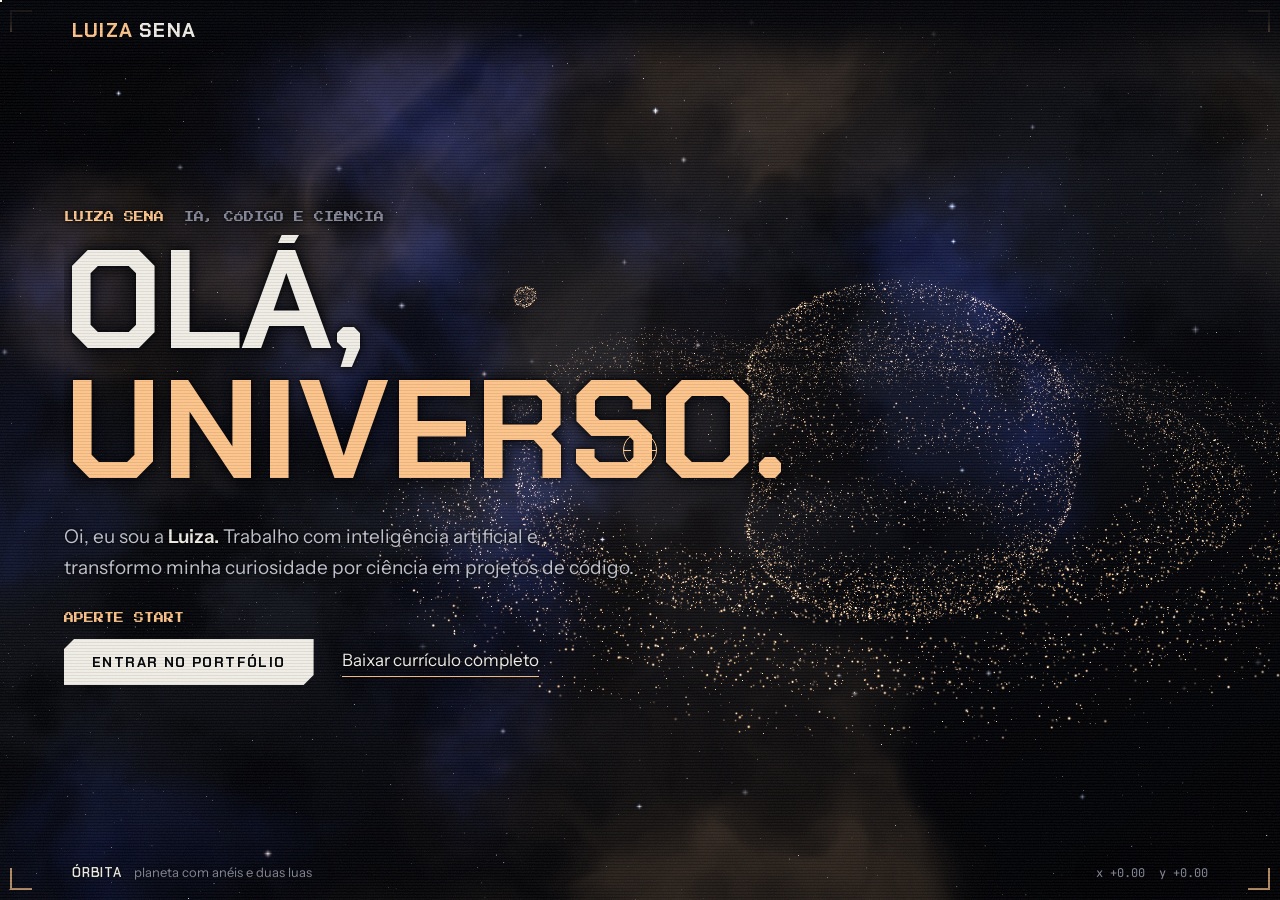
==== commit 64caa36b: "Portfólio com cara de jogo: fase bônus de corrida, sistema solar arrastável, textos soltos - A estra" ====
--- a/index.html
+++ b/index.html
@@ -11,22 +11,23 @@
   <meta property="og:url" content="https://luizasenacafe.github.io/">
   <title>Luiza Sena | IA, código e ciência</title>
   <link rel="icon" href="assets/favicon.svg" type="image/svg+xml">
-  <link rel="preload" href="assets/fonts/instrument-serif-latin-400-normal.woff2" as="font" type="font/woff2" crossorigin>
-  <link rel="stylesheet" href="assets/cosmos.css?v=3">
+  <link rel="preload" href="assets/fonts/chakra-petch-latin-700-normal.woff2" as="font" type="font/woff2" crossorigin>
+  <link rel="stylesheet" href="assets/cosmos.css?v=4">
   <!-- Links antigos com âncora (ex.: /#projetos) seguem direto para o portfólio. -->
   <script>if (location.hash.length > 1) location.replace('portfolio.html' + location.hash);</script>
-  <script defer src="assets/cosmos.js?v=3"></script>
+  <script defer src="assets/cosmos.js?v=4"></script>
 </head>
 <body data-page="welcome">
 
 <canvas id="cosmos" aria-hidden="true"></canvas>
 <div class="grain" aria-hidden="true"></div>
+<div class="corners" aria-hidden="true"><i></i><i></i><i></i><i></i></div>
 <div class="cursor-glow" aria-hidden="true"></div>
 <div class="cursor" aria-hidden="true"><i></i><b></b></div>
 <div class="veil" aria-hidden="true"></div>
 
 <header class="top">
-  <span class="wordmark"><em>luiza</em> sena</span>
+  <span class="wordmark"><em>Luiza</em> Sena</span>
 </header>
 
 <div class="hud" aria-hidden="true">
@@ -37,12 +38,13 @@
 <main id="conteudo">
 <section class="chapter hero welcome" data-name="Órbita" data-fig="planeta com anéis e duas luas">
   <div class="wrap">
-    <p class="kicker"><span class="dot"></span>Luiza Sena, IA, código e ciência</p>
+    <p class="stage">Luiza Sena <span>IA, código e ciência</span></p>
     <h1 class="display">
       <span class="line"><span>Olá,</span></span>
       <span class="line it"><span>universo.</span></span>
     </h1>
     <p class="hero-text">Oi, eu sou a <strong>Luiza.</strong> Trabalho com inteligência artificial e transformo minha curiosidade por ciência em projetos de código.</p>
+    <p class="press-start" aria-hidden="true">Aperte start</p>
     <div class="actions">
       <a class="button" id="enter" href="portfolio.html">Entrar no portfólio</a>
       <a class="link" href="assets/curriculo-luiza-sena.pdf" download>Baixar currículo completo</a>
--- a/assets/cosmos.css
+++ b/assets/cosmos.css
@@ -1,15 +1,20 @@
 /* Portfólio de Luiza Sena.
    O céu (nebulosa, estrelas e a figura de partículas) é desenhado no canvas por
-   cosmos.js. A cor de destaque (--accent) é reescrita pelo JS a cada seção,
-   seguindo a cor do planeta que a representa.
-
-   Efeitos ligados à rolagem usam variáveis que o JS atualiza a cada quadro:
+   cosmos.js. O HTML por cima tem cara de jogo: fases, leitura de HUD, rótulos em
+   pixel. Os textos ficam soltos sobre o céu, sem caixas.
+
+   A cor de destaque (--accent) é reescrita pelo JS a cada fase, seguindo a cor do
+   planeta. Efeitos ligados à rolagem usam variáveis atualizadas a cada quadro:
      --e    0 a 1, o quanto um bloco já "entrou" na tela
      --vel  velocidade da rolagem, com sinal (inclina e separa as cores dos títulos)
-   Sem JS, todas valem o estado final e a página fica estática e legível. */
-
-@font-face { font-family: 'Instrument Serif'; src: url(fonts/instrument-serif-latin-400-normal.woff2) format('woff2'); font-weight: 400; font-style: normal; font-display: swap; }
-@font-face { font-family: 'Instrument Serif'; src: url(fonts/instrument-serif-latin-400-italic.woff2) format('woff2'); font-weight: 400; font-style: italic; font-display: swap; }
+   Sem JS, todas valem o estado final e a página fica estática e legível.
+
+   Desempenho: nada de backdrop-filter nem mix-blend-mode por cima do canvas. */
+
+@font-face { font-family: 'Chakra Petch'; src: url(fonts/chakra-petch-latin-500-normal.woff2) format('woff2'); font-weight: 500; font-display: swap; }
+@font-face { font-family: 'Chakra Petch'; src: url(fonts/chakra-petch-latin-600-normal.woff2) format('woff2'); font-weight: 600; font-display: swap; }
+@font-face { font-family: 'Chakra Petch'; src: url(fonts/chakra-petch-latin-700-normal.woff2) format('woff2'); font-weight: 700; font-display: swap; }
+@font-face { font-family: 'Press Start 2P'; src: url(fonts/press-start-2p-latin-400-normal.woff2) format('woff2'); font-weight: 400; font-display: swap; }
 @font-face { font-family: 'Instrument Sans'; src: url(fonts/instrument-sans-latin-400-normal.woff2) format('woff2'); font-weight: 400; font-display: swap; }
 @font-face { font-family: 'Instrument Sans'; src: url(fonts/instrument-sans-latin-500-normal.woff2) format('woff2'); font-weight: 500; font-display: swap; }
 @font-face { font-family: 'Instrument Sans'; src: url(fonts/instrument-sans-latin-600-normal.woff2) format('woff2'); font-weight: 600; font-display: swap; }
@@ -18,16 +23,20 @@
 :root {
   --bg: #04050a;
   --ink: #f3f0e8;
-  --text: #b9bbc7;
-  --dim: #7f8291;
-  --line: rgb(255 255 255 / .13);
-  --glass: rgb(9 10 18 / .62);
+  --text: #c3c5d0;
+  --dim: #858899;
+  --line: rgb(255 255 255 / .16);
   --accent: rgb(255 176 72);
-  --serif: 'Instrument Serif', 'Iowan Old Style', Georgia, serif;
+  --display: 'Chakra Petch', 'Arial Narrow', 'Helvetica Neue', sans-serif;
+  --pixel: 'Press Start 2P', 'JetBrains Mono', ui-monospace, monospace;
   --sans: 'Instrument Sans', 'Helvetica Neue', Arial, sans-serif;
   --mono: 'JetBrains Mono', ui-monospace, Menlo, Consolas, monospace;
   --math: 'STIX Two Text', 'Cambria Math', Cambria, Georgia, 'Times New Roman', serif;
   --gutter: clamp(20px, 5vw, 72px);
+  /* contorno escuro que mantém o texto legível sobre as partículas */
+  --halo: 0 0 3px rgb(4 5 10 / .95), 0 0 12px rgb(4 5 10 / .9), 0 0 26px rgb(4 5 10 / .7);
+  /* cantos chanfrados dos botões */
+  --cut: polygon(10px 0, 100% 0, 100% calc(100% - 10px), calc(100% - 10px) 100%, 0 100%, 0 10px);
 }
 
 * { box-sizing: border-box; }
@@ -52,29 +61,40 @@
     var(--bg);
 }
 a { color: inherit; text-decoration: none; }
-button { font: inherit; color: inherit; cursor: pointer; }
+button { font: inherit; color: inherit; cursor: pointer; background: none; border: 0; padding: 0; }
 img { display: block; max-width: 100%; }
 ul, ol { margin: 0; padding: 0; list-style: none; }
 h1, h2, h3, h4, p { margin: 0; }
 strong { color: var(--ink); font-weight: 600; }
 ::selection { background: var(--accent); color: #04050a; }
-a:focus-visible, button:focus-visible { outline: 2px solid var(--accent); outline-offset: 4px; border-radius: 2px; }
+a:focus-visible, button:focus-visible { outline: 2px solid var(--accent); outline-offset: 4px; }
 .sr-only { position: absolute; width: 1px; height: 1px; overflow: hidden; clip-path: inset(50%); white-space: nowrap; }
-.skip { position: fixed; left: 16px; top: -60px; z-index: 200; padding: 10px 16px; background: var(--ink); color: #04050a; border-radius: 4px; }
+.skip { position: fixed; left: 16px; top: -60px; z-index: 200; padding: 10px 16px; background: var(--ink); color: #04050a; }
 .skip:focus { top: 16px; }
 
 /* ---------- camadas fixas ---------- */
 #cosmos { position: fixed; inset: 0; width: 100%; height: 100%; z-index: 0; display: block; }
 .no-gl #cosmos { display: none; }
+/* granulado e linhas de varredura, como um monitor de fliperama */
 .grain {
   position: fixed;
   inset: 0;
   z-index: 90;
   pointer-events: none;
-  opacity: .07;
-  background-image: url("data:image/svg+xml,%3Csvg xmlns='http://www.w3.org/2000/svg' width='180' height='180'%3E%3Cfilter id='n'%3E%3CfeTurbulence type='fractalNoise' baseFrequency='.9' numOctaves='2' stitchTiles='stitch'/%3E%3C/filter%3E%3Crect width='180' height='180' filter='url(%23n)'/%3E%3C/svg%3E");
-}
-.progress { position: fixed; left: 0; top: 0; z-index: 70; height: 2px; width: 100%; background: var(--accent); box-shadow: 0 0 12px var(--accent); transform-origin: 0 50%; transform: scaleX(var(--prog, 0)); }
+  opacity: .09;
+  background:
+    repeating-linear-gradient(rgb(0 0 0 / .9) 0 1px, transparent 1px 3px),
+    url("data:image/svg+xml,%3Csvg xmlns='http://www.w3.org/2000/svg' width='180' height='180'%3E%3Cfilter id='n'%3E%3CfeTurbulence type='fractalNoise' baseFrequency='.9' numOctaves='2' stitchTiles='stitch'/%3E%3C/filter%3E%3Crect width='180' height='180' filter='url(%23n)'/%3E%3C/svg%3E");
+}
+/* cantoneiras da moldura da tela */
+.corners { --o: 10px; --s: 22px; }
+.corners i { position: fixed; z-index: 55; width: var(--s); height: var(--s); border: 0 solid var(--accent); opacity: .7; pointer-events: none; }
+.corners i:nth-child(1) { left: var(--o); top: var(--o); border-width: 2px 0 0 2px; }
+.corners i:nth-child(2) { right: var(--o); top: var(--o); border-width: 2px 2px 0 0; }
+.corners i:nth-child(3) { left: var(--o); bottom: var(--o); border-width: 0 0 2px 2px; }
+.corners i:nth-child(4) { right: var(--o); bottom: var(--o); border-width: 0 2px 2px 0; }
+/* barra de XP: avança com a rolagem */
+.progress { position: fixed; left: 0; top: 0; z-index: 70; height: 3px; width: 100%; background: repeating-linear-gradient(90deg, var(--accent) 0 10px, transparent 10px 13px); transform-origin: 0 50%; transform: scaleX(var(--prog, 0)); }
 
 /* estrela cadente: um risco curto que cruza o céu e some */
 .meteor { position: fixed; z-index: 1; width: 170px; height: 1px; pointer-events: none; background: linear-gradient(90deg, transparent, rgb(255 255 255 / .95)); rotate: 152deg; transform-origin: 100% 50%; animation: meteor 1s ease-out forwards; }
@@ -89,20 +109,50 @@
 .leaving .veil { opacity: 1; }
 .leaving main, .leaving .top, .leaving .hud { opacity: 0; transition: opacity .35s; }
 
-/* viagem entre seções: um círculo na cor do planeta de destino cobre a tela e depois se dissolve */
-.wipe { position: fixed; inset: 0; z-index: 96; pointer-events: none; clip-path: circle(0 at var(--x, 50%) var(--y, 50%)); background: radial-gradient(circle at var(--x, 50%) var(--y, 50%), var(--wipe, #fff) 0, #0a0b16 62%, #04050a 100%); }
+/* viagem entre fases: um círculo na cor do planeta cobre a tela, mostra a fase e se dissolve */
+.wipe { position: fixed; inset: 0; z-index: 96; display: grid; place-items: center; pointer-events: none; clip-path: circle(0 at var(--x, 50%) var(--y, 50%)); background: radial-gradient(circle at var(--x, 50%) var(--y, 50%), var(--wipe, #fff) 0, #0a0b16 58%, #04050a 100%); }
 .wipe.in { clip-path: circle(150vmax at var(--x, 50%) var(--y, 50%)); transition: clip-path .62s cubic-bezier(.7, 0, .3, 1); }
 .wipe.out { clip-path: circle(150vmax at var(--x, 50%) var(--y, 50%)); opacity: 0; transition: opacity .7s; }
-
-/* cursor próprio e halo de luz, só com mouse e JS ativos */
+.wipe p { display: grid; gap: 14px; text-align: center; opacity: 0; }
+.wipe.in p { opacity: 1; transition: opacity .2s .35s; }
+.wipe b { font: 400 12px var(--pixel); color: var(--ink); }
+.wipe span { font: 700 clamp(34px, 7vw, 96px)/1 var(--display); text-transform: uppercase; color: var(--ink); }
+
+/* anúncio de fase ao trocar de seção */
+.stage-toast { position: fixed; left: 50%; top: 38%; z-index: 80; display: grid; gap: 12px; justify-items: center; translate: -50% 0; pointer-events: none; opacity: 0; }
+.stage-toast b { font: 400 11px var(--pixel); color: var(--accent); }
+.stage-toast span { font: 700 clamp(40px, 9vw, 130px)/.9 var(--display); text-transform: uppercase; white-space: nowrap; color: transparent; -webkit-text-stroke: 1.5px var(--ink); }
+.stage-toast.show { animation: toast 1.5s cubic-bezier(.2, .8, .2, 1) both; }
+@keyframes toast {
+  0% { opacity: 0; scale: 1.5; letter-spacing: .3em; }
+  14% { opacity: 1; scale: 1; letter-spacing: 0; }
+  20% { translate: calc(-50% + 8px) 0; }
+  24% { translate: calc(-50% - 6px) 0; }
+  28% { translate: -50% 0; }
+  72% { opacity: 1; scale: 1; }
+  100% { opacity: 0; scale: .92; }
+}
+
+/* mira no lugar do cursor e halo de luz, só com mouse e JS ativos */
 .cursor, .cursor-glow { display: none; }
 .has-cursor .cursor { display: block; position: fixed; left: 0; top: 0; z-index: 100; pointer-events: none; }
-.cursor i, .cursor b { position: absolute; left: 0; top: 0; border-radius: 50%; translate: -50% -50%; }
-.cursor i { width: 6px; height: 6px; background: var(--ink); }
-.cursor b { width: 38px; height: 38px; border: 1px solid var(--accent); opacity: .7; transition: width .25s, height .25s, opacity .25s, background .25s; }
-.cursor.on-link b { width: 64px; height: 64px; opacity: 1; background: rgb(255 255 255 / .06); }
+.cursor i, .cursor b { position: absolute; left: 0; top: 0; translate: -50% -50%; }
+.cursor i { width: 4px; height: 4px; background: var(--ink); }
+.cursor b {
+  width: 34px;
+  height: 34px;
+  border: 1px solid var(--accent);
+  border-radius: 50%;
+  background:
+    linear-gradient(var(--accent), var(--accent)) 50% 0 / 1px 7px no-repeat,
+    linear-gradient(var(--accent), var(--accent)) 50% 100% / 1px 7px no-repeat,
+    linear-gradient(var(--accent), var(--accent)) 0 50% / 7px 1px no-repeat,
+    linear-gradient(var(--accent), var(--accent)) 100% 50% / 7px 1px no-repeat;
+  transition: width .2s, height .2s, rotate .3s;
+}
+.cursor.on-link b { width: 54px; height: 54px; rotate: 45deg; }
 .has-cursor, .has-cursor a, .has-cursor button { cursor: none; }
-.has-cursor .cursor-glow { display: block; position: fixed; left: 0; top: 0; z-index: 1; width: 560px; height: 560px; margin: -280px 0 0 -280px; border-radius: 50%; pointer-events: none; background: radial-gradient(closest-side, var(--accent), transparent); opacity: .11; mix-blend-mode: screen; }
+.has-cursor .cursor-glow { display: block; position: fixed; left: 0; top: 0; z-index: 1; width: 520px; height: 520px; margin: -260px 0 0 -260px; border-radius: 50%; pointer-events: none; background: radial-gradient(closest-side, var(--accent), transparent); opacity: .07; }
 
 /* ---------- navegação e leitura ---------- */
 .top {
@@ -113,57 +163,57 @@
   justify-content: space-between;
   align-items: center;
   gap: 16px;
-  padding: 16px var(--gutter);
-  background: rgb(4 5 10 / .55);
-  backdrop-filter: blur(14px);
-  -webkit-backdrop-filter: blur(14px);
-  border-bottom: 1px solid rgb(255 255 255 / .06);
-}
-.wordmark { font: 400 26px/1 var(--serif); color: var(--ink); }
-.wordmark em { color: var(--accent); }
-.top nav { display: flex; align-items: center; gap: clamp(12px, 2.2vw, 26px); font-size: 14px; }
+  padding: 20px calc(var(--gutter) + 8px) 26px;
+  background: linear-gradient(rgb(4 5 10 / .9) 30%, transparent);
+}
+.wordmark { font: 700 20px/1 var(--display); text-transform: uppercase; letter-spacing: .06em; color: var(--ink); }
+.wordmark em { font-style: normal; color: var(--accent); }
+.top nav { display: flex; align-items: center; gap: clamp(14px, 2.4vw, 30px); font: 600 13px var(--display); text-transform: uppercase; letter-spacing: .08em; }
 .top nav a { color: var(--text); transition: color .2s; }
-.top nav a:hover { color: var(--ink); }
-.top nav .nav-cta { padding: 8px 16px; border: 1px solid var(--line); border-radius: 999px; color: var(--ink); }
-.top nav .nav-cta:hover { border-color: var(--accent); }
-
-.hud { position: fixed; left: var(--gutter); right: var(--gutter); bottom: 16px; z-index: 50; display: flex; justify-content: space-between; gap: 16px; pointer-events: none; font: 400 12px/1.4 var(--mono); color: var(--dim); }
-.hud > span { padding: 5px 10px; border-radius: 999px; background: rgb(4 5 10 / .78); }
-.hud b { color: var(--accent); font-weight: 400; }
-.hud #hud-name { margin-left: 10px; color: var(--ink); }
+.top nav a:hover { color: var(--accent); }
+
+.hud { position: fixed; left: calc(var(--gutter) + 8px); right: calc(var(--gutter) + 8px); bottom: 18px; z-index: 50; display: flex; justify-content: space-between; align-items: baseline; gap: 16px; pointer-events: none; font: 400 12px/1.4 var(--mono); color: var(--dim); text-shadow: var(--halo); }
+.hud b { font: 400 9px var(--pixel); color: var(--accent); }
+.hud #hud-name { margin-left: 12px; font: 600 13px var(--display); text-transform: uppercase; letter-spacing: .06em; color: var(--ink); }
 .hud #hud-name:first-child { margin-left: 0; }
-.hud #hud-fig { margin-left: 10px; font-family: var(--sans); font-size: 13px; }
+.hud #hud-fig { margin-left: 12px; font-family: var(--sans); font-size: 13px; }
 .hud #hud-fig:empty { display: none; }
-.hud-data { white-space: pre; }
-.rail { position: fixed; right: 18px; top: 50%; z-index: 50; display: flex; flex-direction: column; gap: 13px; translate: 0 -50%; }
-.rail a { position: relative; display: block; width: 10px; height: 10px; border: 1px solid var(--dim); border-radius: 50%; transition: background .3s, border-color .3s, scale .3s; }
-.rail a.active { background: var(--accent); border-color: var(--accent); scale: 1.35; box-shadow: 0 0 12px var(--accent); }
-.rail a span { position: absolute; right: 22px; top: 50%; translate: 0 -50%; padding: 3px 8px; border-radius: 4px; background: rgb(4 5 10 / .85); font-size: 12px; color: var(--ink); white-space: nowrap; opacity: 0; pointer-events: none; transition: opacity .2s; }
+.hud-data { display: flex; gap: 18px; white-space: pre; }
+.hud #hud-xp { font: 400 9px var(--pixel); color: var(--accent); align-self: center; }
+.rail { position: fixed; right: 22px; top: 50%; z-index: 50; display: flex; flex-direction: column; gap: 12px; translate: 0 -50%; }
+/* losangos em vez de pontos */
+.rail a { position: relative; display: block; width: 9px; height: 9px; border: 1px solid var(--dim); rotate: 45deg; transition: background .3s, border-color .3s, scale .3s; }
+.rail a.active { background: var(--accent); border-color: var(--accent); scale: 1.45; }
+.rail a span { position: absolute; right: 20px; top: 50%; translate: 0 -50%; rotate: -45deg; transform-origin: 100% 50%; font: 600 12px var(--display); text-transform: uppercase; letter-spacing: .06em; color: var(--ink); white-space: nowrap; text-shadow: var(--halo); opacity: 0; pointer-events: none; transition: opacity .2s; }
 .rail a:hover span, .rail a:focus-visible span { opacity: 1; }
 
 /* ---------- base das seções ---------- */
-main { position: relative; z-index: 2; }
+main { position: relative; z-index: 2; text-shadow: var(--halo); }
 .wrap { position: relative; width: min(1180px, 100% - 2 * var(--gutter)); margin-inline: auto; }
 .chapter { position: relative; padding-block: clamp(96px, 16vh, 180px); }
-/* a figura fica de um lado e o conteúdo do outro */
+/* a figura fica de um lado e o texto do outro */
 .side-l .col { width: min(640px, 100%); }
 .side-r .col { width: min(640px, 100%); margin-left: auto; }
 
-.glass { background: var(--glass); border: 1px solid var(--line); border-radius: 18px; backdrop-filter: blur(14px); -webkit-backdrop-filter: blur(14px); }
-.chips { display: flex; flex-wrap: wrap; gap: 8px; margin-top: 18px; }
-.chips li { padding: 4px 12px; border: 1px solid var(--line); border-radius: 999px; font-size: 13px; color: var(--ink); background: rgb(255 255 255 / .03); }
-.label, .when { font-size: 13px; color: var(--accent); }
-.when { color: var(--dim); }
-.small { font-size: 14px; color: var(--dim); }
-h3 { font: 400 clamp(24px, 2.4vw, 32px)/1.12 var(--serif); color: var(--ink); }
-
-.button { display: inline-block; padding: 14px 26px; border-radius: 999px; background: var(--ink); color: #04050a; font-weight: 600; font-size: 15px; transition: background .25s, scale .25s, box-shadow .25s; }
-.button:hover { background: var(--accent); scale: 1.05; box-shadow: 0 0 34px var(--accent); }
-.link { color: var(--ink); background: linear-gradient(var(--accent), var(--accent)) 0 100% / 100% 1px no-repeat; padding-bottom: 3px; transition: background-size .3s, color .3s; }
-.link:hover { background-size: 100% 100%; color: #04050a; }
+h3 { font: 600 clamp(22px, 2.2vw, 30px)/1.15 var(--display); color: var(--ink); }
+/* rótulos em pixel: fase, estado da missão, categoria */
+.pixel { font: 400 9px/1.6 var(--pixel); text-transform: uppercase; color: var(--dim); }
+.pixel.on, .pixel span { color: var(--accent); }
+.pixel span { margin-left: 10px; }
+.stage { font: 400 10px/1.6 var(--pixel); text-transform: uppercase; color: var(--accent); margin-bottom: 10px; }
+.stage span { margin-left: 10px; color: var(--dim); }
+/* lista de termos solta, separada por barras */
+.tags { display: flex; flex-wrap: wrap; gap: 4px 12px; margin-top: 14px; font: 400 13px var(--mono); color: var(--accent); }
+.tags li + li::before { content: '/'; margin-right: 12px; color: var(--dim); }
+.where { color: var(--accent); font-size: 15px; }
+.where span { margin-left: 10px; color: var(--dim); }
+.where span:first-child { margin-left: 0; }
+
+.button { display: inline-block; padding: 14px 28px; clip-path: var(--cut); background: var(--ink); color: #04050a; font: 700 14px var(--display); text-transform: uppercase; letter-spacing: .1em; text-shadow: none; transition: background .2s, scale .2s; }
+.button:hover { background: var(--accent); scale: 1.06; }
+.link { color: var(--ink); background: linear-gradient(var(--accent), var(--accent)) 0 100% / 100% 1px no-repeat; padding-bottom: 3px; transition: background-size .25s, color .25s; }
+.link:hover { background-size: 100% 100%; color: #04050a; text-shadow: none; }
 .actions { display: flex; flex-wrap: wrap; align-items: center; gap: 16px 28px; margin-top: 34px; }
-.kicker { display: flex; align-items: center; gap: 10px; font-size: 14px; color: var(--text); }
-.dot { width: 8px; height: 8px; border-radius: 50%; background: var(--accent); box-shadow: 0 0 14px var(--accent); }
 
 /* ---------- blocos que entram com a rolagem ---------- */
 /* --side: -1 entra pela esquerda, 1 pela direita, 0 de baixo. --rx/--ry: inclinação pelo cursor. */
@@ -171,26 +221,25 @@
   opacity: var(--e, 1);
   transform:
     perspective(1100px)
-    translate3d(calc((1 - var(--e, 1)) * var(--side, 0) * 130px), calc((1 - var(--e, 1)) * 100px), 0)
-    rotateX(calc((1 - var(--e, 1)) * 28deg + var(--ry, 0) * -7deg))
-    rotateY(calc((1 - var(--e, 1)) * var(--side, 0) * -34deg + var(--rx, 0) * 9deg))
+    translate3d(calc((1 - var(--e, 1)) * var(--side, 0) * 150px), calc((1 - var(--e, 1)) * 100px), 0)
+    rotateX(calc((1 - var(--e, 1)) * 30deg + var(--ry, 0) * -7deg))
+    rotateY(calc((1 - var(--e, 1)) * var(--side, 0) * -38deg + var(--rx, 0) * 9deg))
     skewY(calc(var(--vel, 0) * 1.6deg));
   transform-origin: 50% 100%;
 }
-.tilt:hover { border-color: var(--accent); }
 /* durante a medição das posições, os efeitos saem do caminho */
 .measuring .fx, .measuring .fm { transform: none !important; }
 
-/* cabeçalho de seção: o planeta e o nome */
-.head { display: flex; align-items: center; gap: clamp(18px, 3vw, 40px); margin-bottom: clamp(30px, 6vh, 64px); }
-.head-sub { font: 400 13px/1 var(--mono); color: var(--accent); margin-bottom: 8px; }
+/* cabeçalho de fase: o planeta, o número e o nome */
+.head { display: flex; align-items: center; gap: clamp(16px, 3vw, 36px); margin-bottom: clamp(30px, 6vh, 60px); }
 .title {
-  font: 400 clamp(40px, 6.6vw, 96px)/.95 var(--serif);
-  letter-spacing: -.02em;
+  font: 700 clamp(34px, 5.6vw, 84px)/.95 var(--display);
+  text-transform: uppercase;
+  letter-spacing: .01em;
   white-space: nowrap;
   color: var(--ink);
   /* ao rolar depressa, as cores do título se separam */
-  text-shadow: calc(var(--vel, 0) * 12px) 0 rgb(255 40 100 / .6), calc(var(--vel, 0) * -12px) 0 rgb(40 210 255 / .6);
+  text-shadow: calc(var(--vel, 0) * 14px) 0 rgb(255 40 100 / .7), calc(var(--vel, 0) * -14px) 0 rgb(40 210 255 / .7), var(--halo);
 }
 .title .ch {
   display: inline-block;
@@ -219,26 +268,31 @@
 [data-planet="saturn"] { --surf: #d9c18f; --glow: #f0d696; --rot: 16s; --tex: linear-gradient(#cdb07a 0 18%, #ecdcb2 18% 32%, #c9a56c 32% 44%, #e9d6a6 44% 60%, #c2a06a 60% 74%, #dcc594 74%); }
 [data-planet="uranus"] { --surf: #86dcdc; --glow: #78ebe1; --rot: 28s; --tex: linear-gradient(rgb(255 255 255 / .22) 0 20%, transparent 20% 46%, rgb(255 255 255 / .14) 46% 60%, transparent 60%); }
 [data-planet="neptune"] { --surf: #3052d6; --glow: #6e82ff; --rot: 20s; --tex: radial-gradient(ellipse 16% 10% at 36% 44%, rgb(10 20 90 / .7) 0 96%, transparent), radial-gradient(ellipse 24% 4% at 62% 30%, rgb(255 255 255 / .6) 0 96%, transparent), radial-gradient(ellipse 18% 3% at 30% 72%, rgb(255 255 255 / .45) 0 96%, transparent); }
-
-/* ---------- sistema solar (seleção de seções) ---------- */
+[data-planet="pluto"] { --surf: #c9a48e; --glow: #ff54c4; --rot: 34s; --tex: radial-gradient(ellipse 28% 30% at 56% 62%, rgb(255 240 228 / .8) 0 96%, transparent), radial-gradient(ellipse 16% 12% at 22% 30%, rgb(90 50 40 / .6) 0 96%, transparent); }
+
+/* ---------- seleção de fase: o sistema solar ---------- */
 .hub { height: 165vh; padding: 0; }
 .hub-pin { position: sticky; top: 0; height: 100vh; height: 100svh; overflow: hidden; }
-.hub-head { position: absolute; left: var(--gutter); top: 96px; z-index: 5; max-width: 22em; opacity: calc(1 - var(--hp, 0) * 2.5); }
-.hub-head h1 { margin: 12px 0 10px; font: 400 clamp(34px, 4.6vw, 64px)/1 var(--serif); color: var(--ink); }
+.hub-head { position: absolute; left: calc(var(--gutter) + 8px); top: 92px; z-index: 5; max-width: 23em; pointer-events: none; opacity: calc(1 - var(--hp, 0) * 2.5); }
+.hub-head h1 { margin-bottom: 10px; font: 700 clamp(30px, 4vw, 56px)/1 var(--display); text-transform: uppercase; color: var(--ink); }
 .hub-head p:last-child { font-size: 15px; }
 /* --hp: quanto da seleção já foi rolado. A câmera mergulha no sistema e ele some. */
-.system { position: absolute; inset: 0; opacity: calc(1 - var(--hp, 0) * 1.5); transform: perspective(1200px) rotateX(calc(var(--my, 0) * 7deg)) rotateY(calc(var(--mx, 0) * 9deg)) scale(calc(1 + var(--hp, 0) * 2.4)); }
-.orbits { position: absolute; inset: 0; width: 100%; height: 100%; overflow: visible; }
-.orbits ellipse { fill: none; stroke: rgb(255 255 255 / .16); stroke-width: 1; stroke-dasharray: 2 7; }
+.system { position: absolute; inset: 0; touch-action: pan-y; opacity: calc(1 - var(--hp, 0) * 1.5); transform: perspective(1200px) rotateX(calc(var(--my, 0) * 7deg)) rotateY(calc(var(--mx, 0) * 9deg)) scale(calc(1 + var(--hp, 0) * 2.4)); }
+.system:not(.dragging) { cursor: grab; }
+.system.dragging { cursor: grabbing; }
+.orbits { position: absolute; inset: 0; width: 100%; height: 100%; overflow: visible; pointer-events: none; }
+.orbits ellipse { fill: none; stroke: rgb(255 255 255 / .2); stroke-width: 1; stroke-dasharray: 2 7; }
 .sun-rays { position: absolute; left: 50%; top: 50%; width: min(52vmin, 480px); aspect-ratio: 1; translate: -50% -50%; border-radius: 50%; background: repeating-conic-gradient(from 0deg, rgb(255 190 90 / .2) 0 4deg, transparent 4deg 15deg); -webkit-mask-image: radial-gradient(closest-side, transparent 30%, #000 36%, transparent 100%); mask-image: radial-gradient(closest-side, transparent 30%, #000 36%, transparent 100%); animation: spin 60s linear infinite; pointer-events: none; }
 @keyframes spin { to { rotate: 360deg; } }
-.planet { position: absolute; left: 50%; top: 50%; display: grid; justify-items: center; gap: 8px; will-change: transform; --d: calc(var(--size, 40px) * var(--k, 1)); }
+.planet { position: absolute; left: 50%; top: 50%; display: grid; justify-items: center; gap: 8px; will-change: transform; --d: calc(var(--size, 60px) * var(--k, 1)); -webkit-user-drag: none; user-select: none; }
 .planet .orb { transition: scale .3s cubic-bezier(.3, 1.6, .5, 1); }
-.planet:hover .orb, .planet:focus-visible .orb { scale: 1.55; }
-.planet-name { padding: 2px 9px; border-radius: 999px; background: rgb(4 5 10 / .7); font-size: 13px; color: var(--ink); white-space: nowrap; transition: background .2s, color .2s; }
-.planet:hover .planet-name, .planet:focus-visible .planet-name { background: var(--ink); color: #04050a; }
-.planet[data-planet="mercury"] { --size: 26px; } .planet[data-planet="venus"] { --size: 36px; } .planet[data-planet="earth"] { --size: 38px; } .planet[data-planet="mars"] { --size: 30px; }
-.planet[data-planet="jupiter"] { --size: 66px; } .planet[data-planet="saturn"] { --size: 52px; } .planet[data-planet="uranus"] { --size: 44px; } .planet[data-planet="neptune"] { --size: 42px; }
+.planet:hover .orb, .planet:focus-visible .orb { scale: 1.3; }
+.planet-name { font: 600 14px var(--display); text-transform: uppercase; letter-spacing: .06em; color: var(--ink); white-space: nowrap; text-shadow: var(--halo); transition: color .2s; }
+.planet-name b { font: 400 8px var(--pixel); color: var(--accent); vertical-align: middle; margin-right: 4px; }
+.planet:hover .planet-name, .planet:focus-visible .planet-name { color: var(--accent); }
+.planet[data-planet="mercury"] { --size: 46px; } .planet[data-planet="venus"] { --size: 60px; } .planet[data-planet="earth"] { --size: 64px; } .planet[data-planet="mars"] { --size: 52px; }
+.planet[data-planet="jupiter"] { --size: 108px; } .planet[data-planet="saturn"] { --size: 86px; } .planet[data-planet="uranus"] { --size: 74px; } .planet[data-planet="neptune"] { --size: 70px; }
+.planet[data-planet="pluto"] { --size: 40px; }
 
 /* ---------- fórmulas ao fundo ---------- */
 .fms { position: absolute; inset: 0; pointer-events: none; }
@@ -251,53 +305,56 @@
 .ticker-track span:nth-child(3n) { color: var(--accent); -webkit-text-stroke: 0; opacity: .85; }
 
 /* ---------- página inicial ---------- */
-.display { font: 400 clamp(46px, 8.2vw, 124px)/.94 var(--serif); letter-spacing: -.015em; color: var(--ink); }
-.display .line { display: block; overflow: hidden; padding-bottom: .12em; margin-bottom: -.12em; }
+.display { font: 700 clamp(46px, 8.2vw, 124px)/.92 var(--display); text-transform: uppercase; color: var(--ink); }
+.display .line { display: block; overflow: hidden; padding-bottom: .08em; margin-bottom: -.08em; }
 .display .line > span { display: block; }
-.display .it { font-style: italic; color: var(--accent); }
+.display .it { color: var(--accent); }
 .js .display .line > span { translate: 0 105%; transition: translate 1.1s cubic-bezier(.2, .8, .2, 1); }
 .js .display .line:nth-child(2) > span { transition-delay: .09s; }
 .js.ready .display .line > span { translate: none; }
 .hero { min-height: 100svh; display: flex; align-items: center; padding-block: 104px 110px; }
-.welcome .display { font-size: min(clamp(64px, 12vw, 190px), 22vh); margin-top: 22px; }
-.hero-text { max-width: 30em; margin-top: 30px; font-size: 19px; }
-.js .hero .kicker, .js .hero .hero-text, .js .hero .actions { transition: opacity 1.2s .5s; }
-.js:not(.ready) .hero .kicker, .js:not(.ready) .hero .hero-text, .js:not(.ready) .hero .actions { opacity: 0; }
+.welcome .display { font-size: min(clamp(56px, 11vw, 176px), 21vh); }
+.hero-text { max-width: 30em; margin-top: 28px; font-size: 19px; }
+/* "aperte start" piscando, como na tela de título de um fliperama */
+.press-start { margin-top: 30px; font: 400 10px var(--pixel); text-transform: uppercase; color: var(--accent); animation: blink 1.1s steps(1) infinite; }
+@keyframes blink { 50% { opacity: 0; } }
+.press-start + .actions { margin-top: 16px; }
+.js .hero .stage, .js .hero .hero-text, .js .hero .actions, .js .hero .press-start { transition: opacity 1.2s .5s; }
+.js:not(.ready) .hero .stage, .js:not(.ready) .hero .hero-text, .js:not(.ready) .hero .actions, .js:not(.ready) .hero .press-start { opacity: 0; }
 
 /* ---------- Sobre ---------- */
-.statement { margin-bottom: 34px; font: 400 clamp(26px, 3.4vw, 44px)/1.18 var(--serif); color: var(--ink); }
-.statement .w { opacity: .14; transition: opacity .35s, text-shadow .35s; }
-.statement .w.on { opacity: 1; text-shadow: 0 0 18px rgb(255 255 255 / .25); }
+.statement { margin-bottom: 30px; font: 500 clamp(24px, 3vw, 38px)/1.22 var(--display); color: var(--ink); }
+.statement .w { opacity: .16; transition: opacity .35s, color .35s; }
+.statement .w.on { opacity: 1; }
 .prose p + p { margin-top: 16px; }
-.person { display: flex; align-items: center; gap: 16px; margin-top: 34px; }
-.person img { width: 64px; height: 64px; object-fit: cover; border-radius: 50%; border: 1px solid var(--accent); box-shadow: 0 0 24px -4px var(--accent); }
+.person { display: flex; align-items: center; gap: 16px; margin-top: 30px; }
+.person img { width: 64px; height: 64px; object-fit: cover; clip-path: var(--cut); }
 .person p { display: grid; }
 .person span { font-size: 14px; color: var(--dim); }
 
 /* ---------- Habilidades ---------- */
-.skill-grid { display: grid; grid-template-columns: repeat(3, 1fr); gap: 20px; }
-.skill-grid article { padding: 30px 28px; }
-.skill-grid h3 { margin-bottom: 12px; }
+.skill-grid { display: grid; grid-template-columns: repeat(3, 1fr); gap: clamp(24px, 4vw, 56px); }
+.skill h3 { margin: 10px 0 10px; }
+/* fio na cor da fase no lugar de uma caixa */
+.skill, .entry { padding-left: 18px; border-left: 2px solid var(--accent); }
 
 /* ---------- Projetos: a rolagem vertical vira movimento lateral ---------- */
 .projects { padding-block: 0; }
 .hscroll-pin { position: relative; }
-.hscroll-track { display: flex; gap: clamp(20px, 3vw, 44px); padding-inline: var(--gutter); }
-.panel { flex: 0 0 min(980px, 78vw); will-change: transform; }
-.panel-intro { flex-basis: min(620px, 76vw); align-self: center; }
-.panel-intro .head { margin-bottom: 26px; }
-.panel-intro p { max-width: 24em; font-size: 19px; }
-.panel-intro .panel-hint { margin-top: 20px; font-size: 13px; color: var(--dim); }
-.project { display: grid; grid-template-columns: .82fr 1fr; overflow: hidden; }
-.project-body { padding: clamp(24px, 3vw, 44px); align-self: center; }
-.project-body h3 { margin: 10px 0 12px; }
-.project-body .link { display: inline-block; margin-top: 24px; }
-.project-art { position: relative; min-height: 400px; overflow: hidden; background: #000; border-right: 1px solid var(--line); }
-.art-star i { position: absolute; left: -22%; top: -14%; width: 110%; aspect-ratio: 1; border-radius: 50%; background: radial-gradient(circle at 62% 60%, #ffd9c2, #ff6b3d 34%, #7a1708 68%, #1a0503); box-shadow: 0 0 120px rgb(255 107 61 / .55); animation: breathe 7s ease-in-out infinite; }
-.art-star p { position: absolute; left: 24px; bottom: 24px; padding: 8px 14px; border: 1px solid var(--line); border-radius: 999px; background: rgb(4 5 10 / .78); font-size: 14px; }
-@keyframes breathe { 50% { scale: 1.05; } }
-.art-cards { display: flex; justify-content: center; align-items: center; gap: 14px; }
-.art-cards span { display: grid; place-items: center; width: 27%; aspect-ratio: 5 / 7; border: 1px solid var(--line); border-radius: 12px; background: #0c0d16; font: 400 clamp(34px, 4vw, 56px)/1 serif; color: var(--ink); transition: rotate .4s, translate .4s; }
+.hscroll-track { display: flex; gap: clamp(30px, 5vw, 80px); padding-inline: var(--gutter); }
+.panel { flex: 0 0 min(940px, 78vw); will-change: transform; }
+.panel-intro { flex-basis: min(560px, 76vw); align-self: center; }
+.panel-intro .head { margin-bottom: 22px; }
+.panel-intro > p { max-width: 24em; font-size: 19px; }
+.panel-intro .panel-hint { margin-top: 18px; font: 400 9px/1.8 var(--pixel); text-transform: uppercase; color: var(--dim); }
+.project { display: grid; grid-template-columns: .7fr 1fr; gap: clamp(20px, 3vw, 44px); align-items: center; }
+.project-body h3 { margin: 12px 0; font-size: clamp(28px, 3.2vw, 46px); font-weight: 700; text-transform: uppercase; }
+.project-body .link { display: inline-block; margin-top: 22px; }
+.project-art { position: relative; aspect-ratio: 1; }
+.art-star i { position: absolute; inset: 8%; border-radius: 50%; background: radial-gradient(circle at 38% 36%, #ffd9c2, #ff6b3d 34%, #7a1708 68%, #1a0503); box-shadow: 0 0 90px rgb(255 107 61 / .6); animation: breathe 7s ease-in-out infinite; }
+@keyframes breathe { 50% { scale: 1.06; } }
+.art-cards { display: flex; justify-content: center; align-items: center; gap: 12px; }
+.art-cards span { display: grid; place-items: center; width: 30%; aspect-ratio: 5 / 7; border: 1px solid var(--line); background: #0c0d16; font: 400 clamp(34px, 4vw, 56px)/1 serif; color: var(--ink); text-shadow: none; transition: rotate .4s, translate .4s; }
 .art-cards span:nth-child(1) { rotate: -8deg; }
 .art-cards span:nth-child(2) { translate: 0 -14px; color: var(--accent); border-color: var(--accent); }
 .art-cards span:nth-child(3) { rotate: 8deg; }
@@ -305,8 +362,8 @@
 .art-orbit { display: grid; place-items: center; }
 .art-orbit i { grid-area: 1 / 1; border-radius: 50%; border: 1px solid var(--line); }
 .art-orbit i:nth-child(1) { width: 22%; aspect-ratio: 1; background: var(--ink); border: 0; box-shadow: 0 0 50px rgb(255 255 255 / .5); }
-.art-orbit i:nth-child(2) { width: 52%; aspect-ratio: 1; border-top-color: var(--accent); animation: spin 9s linear infinite; }
-.art-orbit i:nth-child(3) { width: 82%; aspect-ratio: 1; border-bottom-color: var(--accent); animation: spin 16s linear infinite reverse; }
+.art-orbit i:nth-child(2) { width: 54%; aspect-ratio: 1; border-top-color: var(--accent); animation: spin 9s linear infinite; }
+.art-orbit i:nth-child(3) { width: 86%; aspect-ratio: 1; border-bottom-color: var(--accent); animation: spin 16s linear infinite reverse; }
 /* fixado: a seção fica alta e o conteúdo desliza de lado (altura definida no JS) */
 .hs-pin .hscroll-pin { position: sticky; top: 0; height: 100vh; display: flex; align-items: center; overflow: hidden; }
 .hs-pin .hscroll-track { will-change: transform; padding-right: 22vw; }
@@ -315,83 +372,79 @@
 .hscroll:not(.hs-pin) .hscroll-track { overflow-x: auto; scroll-snap-type: x mandatory; padding-bottom: 18px; scrollbar-width: thin; scrollbar-color: var(--dim) transparent; }
 .hscroll:not(.hs-pin) .panel { scroll-snap-align: center; }
 
-/* ---------- Experiência ---------- */
+/* ---------- Experiência: registro de missões ---------- */
 .timeline { position: relative; padding-left: 30px; }
 .timeline::before, .timeline::after { content: ''; position: absolute; left: 4px; top: 8px; bottom: 8px; width: 1px; background: var(--line); }
 /* --tp: progresso da rolagem ao longo da linha do tempo */
-.timeline::after { width: 2px; left: 3.5px; background: var(--accent); transform-origin: 50% 0; transform: scaleY(var(--tp, 1)); box-shadow: 0 0 14px var(--accent); }
+.timeline::after { width: 2px; left: 3.5px; background: var(--accent); transform-origin: 50% 0; transform: scaleY(var(--tp, 1)); }
 .timeline li { position: relative; padding-bottom: 38px; }
-.timeline li::before { content: ''; position: absolute; left: -31px; top: 7px; width: 11px; height: 11px; border-radius: 50%; background: var(--bg); border: 1px solid var(--dim); transition: background .4s, border-color .4s, box-shadow .4s, scale .4s; }
-.timeline li.lit::before { background: var(--accent); border-color: var(--accent); box-shadow: 0 0 18px var(--accent); scale: 1.3; }
-.timeline h3 { margin: 4px 0; }
-.where { margin-bottom: 8px; color: var(--accent); font-size: 15px; }
+.timeline li::before { content: ''; position: absolute; left: -31px; top: 4px; width: 11px; height: 11px; rotate: 45deg; background: var(--bg); border: 1px solid var(--dim); transition: background .4s, border-color .4s, scale .4s; }
+.timeline li.lit::before { background: var(--accent); border-color: var(--accent); scale: 1.3; }
+.timeline h3 { margin: 8px 0 4px; }
+.timeline .where { margin-bottom: 8px; }
 
 /* ---------- Cursos ---------- */
-.study { padding: 22px 26px; margin-bottom: 16px; }
-.study h3 { margin: 4px 0; }
-.languages { margin-top: 26px; padding-left: 20px; border-left: 1px solid var(--accent); }
-.languages h3 { margin-bottom: 4px; }
-
-/* ---------- Certificados: as cartas partem de um monte e se distribuem ---------- */
-.cert-grid { display: grid; grid-template-columns: repeat(2, 1fr); gap: 16px; }
-.cert-grid article { position: relative; padding: 22px; overflow: hidden; }
-.cert-grid h3 { font-size: 23px; margin-block: 6px 8px; }
-.cert-grid article p:last-child { font-size: 14px; }
-.deal {
-  transform:
-    perspective(1100px)
-    translate3d(calc((1 - var(--e, 1)) * (.5 - var(--c, 0)) * 104%), calc((1 - var(--e, 1)) * (160px - var(--r, 0) * 110%)), 0)
-    rotateZ(calc((1 - var(--e, 1)) * (var(--i) - 1.5) * 11deg))
-    rotateX(calc(var(--ry, 0) * -8deg))
-    rotateY(calc(var(--rx, 0) * 10deg));
-}
-/* brilho holográfico que acompanha o cursor */
-.holo::after { content: ''; position: absolute; inset: -40%; pointer-events: none; background: linear-gradient(115deg, transparent 38%, rgb(255 110 200 / .2) 46%, rgb(120 220 255 / .24) 52%, rgb(255 240 150 / .2) 58%, transparent 66%); transform: translate(calc(var(--rx, 0) * 28%), calc(var(--ry, 0) * 28%)); opacity: 0; transition: opacity .3s; }
-.holo:hover::after { opacity: 1; }
+.entry { margin-bottom: 30px; }
+.entry h3 { margin: 8px 0 4px; }
+
+/* ---------- Certificados: conquistas ---------- */
+.achv-count { margin-bottom: 24px; }
+.achv li { display: flex; gap: 18px; align-items: flex-start; margin-bottom: 28px; }
+.achv h3 { margin-bottom: 4px; }
+/* troféu: uma estrela recortada, na cor da fase */
+.trophy { flex: none; width: 34px; height: 34px; margin-top: 2px; background: var(--accent); clip-path: polygon(50% 0, 61% 35%, 98% 35%, 68% 57%, 79% 91%, 50% 70%, 21% 91%, 32% 57%, 2% 35%, 39% 35%); animation: trophy 2.4s ease-in-out infinite; }
+.achv li:nth-child(2) .trophy { animation-delay: .3s; }
+.achv li:nth-child(3) .trophy { animation-delay: .6s; }
+.achv li:nth-child(4) .trophy { animation-delay: .9s; }
+@keyframes trophy { 50% { scale: 1.18; rotate: 10deg; } }
 
 /* ---------- YouTube ---------- */
 .channel-intro { display: grid; grid-template-columns: auto 1fr auto; gap: 20px 40px; align-items: center; }
-.channel-intro h3 { font-size: clamp(34px, 4vw, 54px); font-style: italic; }
+.channel-intro h3 { margin-top: 8px; font-size: clamp(30px, 3.6vw, 48px); font-weight: 700; text-transform: uppercase; }
 .wave { display: block; width: 100%; height: clamp(70px, 12vh, 130px); margin-block: 18px; overflow: visible; }
-.wave path { fill: none; stroke: var(--accent); stroke-width: 2; vector-effect: non-scaling-stroke; filter: drop-shadow(0 0 8px var(--accent)); }
-.wave #wave-b { stroke: var(--ink); opacity: .35; stroke-width: 1; filter: none; }
-.video-grid { display: grid; grid-template-columns: repeat(3, 1fr); gap: 20px; }
-.video { display: block; border: 1px solid var(--line); border-radius: 18px; overflow: hidden; background: var(--glass); backdrop-filter: blur(14px); -webkit-backdrop-filter: blur(14px); }
-.thumb { position: relative; display: block; aspect-ratio: 16 / 9; overflow: hidden; background: #000; }
+.wave path { fill: none; stroke: var(--accent); stroke-width: 2; vector-effect: non-scaling-stroke; }
+.wave #wave-b { stroke: var(--ink); opacity: .35; stroke-width: 1; }
+.video-grid { display: grid; grid-template-columns: repeat(3, 1fr); gap: clamp(20px, 3vw, 40px); }
+.video { display: block; }
+.thumb { position: relative; display: block; aspect-ratio: 16 / 9; overflow: hidden; clip-path: var(--cut); background: #000; }
 .thumb img { width: 100%; height: 100%; object-fit: cover; transition: scale .5s; }
 /* linhas de varredura, como um monitor antigo */
 .thumb::after { content: ''; position: absolute; inset: 0; background: repeating-linear-gradient(rgb(0 0 0 / .28) 0 1px, transparent 1px 3px); pointer-events: none; }
 .video:hover .thumb img { scale: 1.07; }
-.video-title { display: block; padding: 16px 18px 20px; font: 400 21px/1.25 var(--serif); color: var(--ink); }
-
-/* ---------- Estrada ---------- */
-.road { height: 540vh; padding: 0; }
-.road-pin { position: sticky; top: 0; height: 100vh; height: 100svh; overflow: hidden; }
-#road-canvas { position: absolute; inset: 0; width: 100%; height: 100%; display: block; }
-.road-hud { position: absolute; left: var(--gutter); top: 92px; z-index: 3; font-family: var(--mono); color: var(--text); }
-.road-speed { font: 400 clamp(46px, 8vw, 112px)/.95 var(--serif); color: var(--ink); text-shadow: 0 0 34px var(--accent), calc(var(--vel, 0) * 12px) 0 rgb(255 40 100 / .6), calc(var(--vel, 0) * -12px) 0 rgb(40 210 255 / .6); font-variant-numeric: tabular-nums; }
-.road-speed span { font: 400 .26em var(--mono); color: var(--accent); text-shadow: none; }
-.road-eq { margin-top: 8px; font: italic 400 clamp(15px, 1.5vw, 20px)/1.3 var(--math); }
-.road-eq b { font: 400 .9em var(--mono); color: var(--accent); }
-.road-bar { width: min(320px, 60vw); height: 3px; margin-top: 14px; background: var(--line); }
-.road-bar i { display: block; height: 100%; width: 0; background: var(--accent); box-shadow: 0 0 12px var(--accent); }
-.road-tip { position: absolute; right: var(--gutter); top: 100px; z-index: 3; font-size: 13px; color: var(--dim); }
-.car { position: absolute; left: 50%; bottom: 7%; z-index: 2; width: min(58vw, 430px); margin-left: calc(min(58vw, 430px) / -2); color: var(--accent); will-change: transform; filter: drop-shadow(0 18px 28px rgb(0 0 0 / .7)); }
-.car-flames ellipse { transform-box: fill-box; transform-origin: 50% 0; transform: scaleY(var(--fire, 0)); opacity: .9; }
-.road-arrived { position: absolute; left: 50%; top: 30%; z-index: 4; translate: -50% 0; font: italic 400 clamp(34px, 6vw, 84px)/1 var(--serif); color: var(--ink); white-space: nowrap; text-shadow: 0 0 40px var(--accent); opacity: 0; scale: .8; transition: opacity .5s, scale .5s; }
-.road.arrived .road-arrived { opacity: 1; scale: 1; }
-.road-flash { position: absolute; inset: 0; z-index: 5; background: radial-gradient(circle at 50% 46%, #fff, var(--accent) 40%, transparent 75%); opacity: var(--flash, 0); pointer-events: none; }
+.video-title { display: block; padding-top: 14px; font: 600 19px/1.25 var(--display); color: var(--ink); transition: color .2s; }
+.video:hover .video-title { color: var(--accent); }
 
 /* ---------- Contato ---------- */
 .contact .col > p { font-size: 19px; }
-.email { display: inline-block; margin-top: 30px; font: 400 clamp(26px, 4.2vw, 52px)/1.15 var(--serif); color: var(--ink); border-bottom: 1px solid var(--accent); padding-bottom: 4px; overflow-wrap: anywhere; transition: color .25s, text-shadow .25s; }
-.email:hover { color: var(--accent); text-shadow: 0 0 30px var(--accent); }
-.contact-links { display: flex; flex-wrap: wrap; gap: 10px; margin-top: 30px; }
-.contact-links a, .contact-links button { padding: 9px 18px; border: 1px solid var(--line); border-radius: 999px; background: rgb(4 5 10 / .5); font-size: 14px; color: var(--ink); transition: border-color .2s, box-shadow .2s; }
-.contact-links a:hover, .contact-links button:hover { border-color: var(--accent); box-shadow: 0 0 20px -4px var(--accent); }
-#copy-status { min-height: 1.6em; margin-top: 12px; font-size: 14px; color: var(--accent); }
-.contact { padding-bottom: 0; }
-.site-foot { display: flex; flex-wrap: wrap; justify-content: space-between; gap: 10px 28px; margin-top: clamp(80px, 14vh, 150px); padding-block: 28px 64px; border-top: 1px solid var(--line); font-size: 14px; color: var(--dim); }
+.email { display: inline-block; margin-top: 26px; font: 700 clamp(24px, 3.8vw, 46px)/1.15 var(--display); color: var(--ink); border-bottom: 2px solid var(--accent); padding-bottom: 4px; overflow-wrap: anywhere; transition: color .25s; }
+.email:hover { color: var(--accent); }
+.contact-links { display: flex; flex-wrap: wrap; gap: 14px 26px; margin-top: 30px; font: 600 15px var(--display); text-transform: uppercase; letter-spacing: .06em; }
+#copy-status { min-height: 1.6em; margin-top: 12px; font: 400 9px/1.8 var(--pixel); text-transform: uppercase; color: var(--accent); }
+
+/* ---------- Fase bônus: o jogo ---------- */
+.game { padding: 0; }
+.game-stage { position: relative; height: 100vh; height: 100svh; overflow: hidden; touch-action: pan-y; user-select: none; -webkit-user-select: none; }
+/* o brilho do horizonte é um fundo fixo: sai de graça, sem redesenhar a cada quadro */
+.game-stage::before { content: ''; position: absolute; inset: 0; background: radial-gradient(60vh 60vh at 50% 46%, var(--accent), transparent 72%); opacity: .3; pointer-events: none; }
+#game-canvas { position: absolute; inset: 0; width: 100%; height: 100%; display: block; }
+.car { position: absolute; left: 50%; top: 0; z-index: 2; color: var(--accent); will-change: transform; pointer-events: none; }
+.game-hud { position: absolute; left: calc(var(--gutter) + 8px); top: 96px; z-index: 3; display: flex; gap: clamp(20px, 4vw, 48px); }
+.game-hud p { display: grid; gap: 6px; }
+.game-hud b { font: 700 clamp(26px, 3.6vw, 46px)/1 var(--display); color: var(--ink); font-variant-numeric: tabular-nums; }
+.game-panel { position: absolute; left: 50%; top: 24%; z-index: 4; width: min(520px, 100% - 2 * var(--gutter)); translate: -50% 0; text-align: center; transition: opacity .3s, scale .3s; }
+.game-panel h2 { font: 700 clamp(44px, 8vw, 104px)/.95 var(--display); text-transform: uppercase; color: var(--ink); text-shadow: 4px 0 rgb(255 40 100 / .7), -4px 0 rgb(40 210 255 / .7), var(--halo); }
+.game-panel p:not(.stage) { margin: 14px auto 22px; max-width: 26em; }
+.game.playing .game-panel { opacity: 0; scale: .9; pointer-events: none; }
+.game-flash { position: absolute; inset: 0; z-index: 5; background: #ff2a4a; opacity: 0; pointer-events: none; }
+.game.hit .game-flash { animation: hit-flash .5s ease-out; }
+.game.hit .game-stage { animation: hit-shake .45s linear; }
+.game.got .game-flash { background: #fff; animation: hit-flash .25s ease-out; }
+@keyframes hit-flash { 0% { opacity: .55; } 100% { opacity: 0; } }
+@keyframes hit-shake {
+  0%, 100% { translate: 0 0; }
+  15% { translate: -14px 6px; } 30% { translate: 12px -8px; } 45% { translate: -9px -4px; } 60% { translate: 7px 5px; } 80% { translate: -3px 2px; }
+}
+.site-foot { position: absolute; left: calc(var(--gutter) + 8px); right: calc(var(--gutter) + 8px); bottom: 50px; z-index: 4; display: flex; flex-wrap: wrap; justify-content: space-between; gap: 10px 28px; font-size: 14px; color: var(--dim); }
 
 /* ---------- responsivo ---------- */
 @media (max-width: 980px) {
@@ -400,32 +453,36 @@
   .channel-intro .button { justify-self: start; }
   .side-r .col { margin-left: 0; }
 }
+/* até 900px o Sol fica um pouco abaixo do centro (igual ao canvas), para o texto caber em cima */
+@media (max-width: 900px) {
+  .system { translate: 0 6vh; translate: 0 6svh; }
+}
 @media (max-width: 760px) {
   body { font-size: 16px; }
-  .rail, .hud-data, .hud #hud-fig, .fm-d, .road-tip { display: none; }
+  .rail, #hud-data, .hud #hud-fig, .fm-d { display: none; }
   .fm { opacity: .3; }
-  .hub-head { top: 78px; }
-  .hub-head p:last-child { font-size: 14px; }
-  .planet { --k: .72; gap: 5px; }
-  .planet-name { font-size: 11px; padding: 1px 7px; }
-  .head { gap: 16px; }
+  .corners { --o: 6px; --s: 14px; }
+  .wordmark { font-size: 16px; }
+  .top { padding: 16px calc(var(--gutter) + 4px) 22px; }
+  .top nav { gap: 14px; font-size: 11px; }
+  .hub-head { top: 72px; }
+  .hub-head p:last-child { font-size: 13px; line-height: 1.45; }
+  .planet { --k: .58; gap: 4px; }
+  .planet-name { font-size: 11px; }
+  .planet-name b { display: none; }
+  .head { gap: 14px; }
   .panel { flex-basis: 84vw; }
-  .project { grid-template-columns: 1fr; }
-  .project-art { min-height: 0; height: 170px; border-right: 0; border-bottom: 1px solid var(--line); }
-  .art-star i { width: 70%; left: auto; right: -14%; top: -60%; }
-  .art-cards span { width: 20%; }
-  .art-orbit i:nth-child(1) { width: 12%; }
-  .art-orbit i:nth-child(2) { width: 28%; }
-  .art-orbit i:nth-child(3) { width: 44%; }
-  .cert-grid { grid-template-columns: 1fr; }
-  .deal { transform: perspective(1100px) translate3d(0, calc((1 - var(--e, 1)) * (120px - var(--i) * 60px)), 0) rotateZ(calc((1 - var(--e, 1)) * (var(--i) - 1.5) * 8deg)); }
+  .project { grid-template-columns: 1fr; gap: 14px; }
+  .project-art { aspect-ratio: auto; height: 150px; }
+  .art-star i { inset: 0 30%; }
+  .art-cards span { width: 18%; }
+  .art-orbit i:nth-child(1) { width: 9%; }
+  .art-orbit i:nth-child(2) { width: 24%; }
+  .art-orbit i:nth-child(3) { width: 38%; }
+  .game-hud { top: 78px; gap: 18px; }
+  .game-panel { top: 20%; }
   /* no celular as partículas ficam atrás do texto: um véu garante a leitura */
-  .chapter:not(.hub, .road)::before { content: ''; position: absolute; inset: 0; z-index: -1; background: rgb(4 5 10 / .34); }
-}
-
-/* até 900px o Sol fica um pouco abaixo do centro (igual ao canvas), para o texto caber em cima */
-@media (max-width: 900px) {
-  .system { translate: 0 5vh; translate: 0 5svh; }
+  .chapter:not(.hub, .game)::before { content: ''; position: absolute; inset: 0; z-index: -1; background: rgb(4 5 10 / .4); }
 }
 
 @media (prefers-reduced-motion: reduce) {
@@ -433,5 +490,4 @@
   .js .display .line > span { translate: none; }
   .statement .w { opacity: 1; }
   .hub { height: 100vh; }
-  .road { height: 100vh; }
-}
+}
